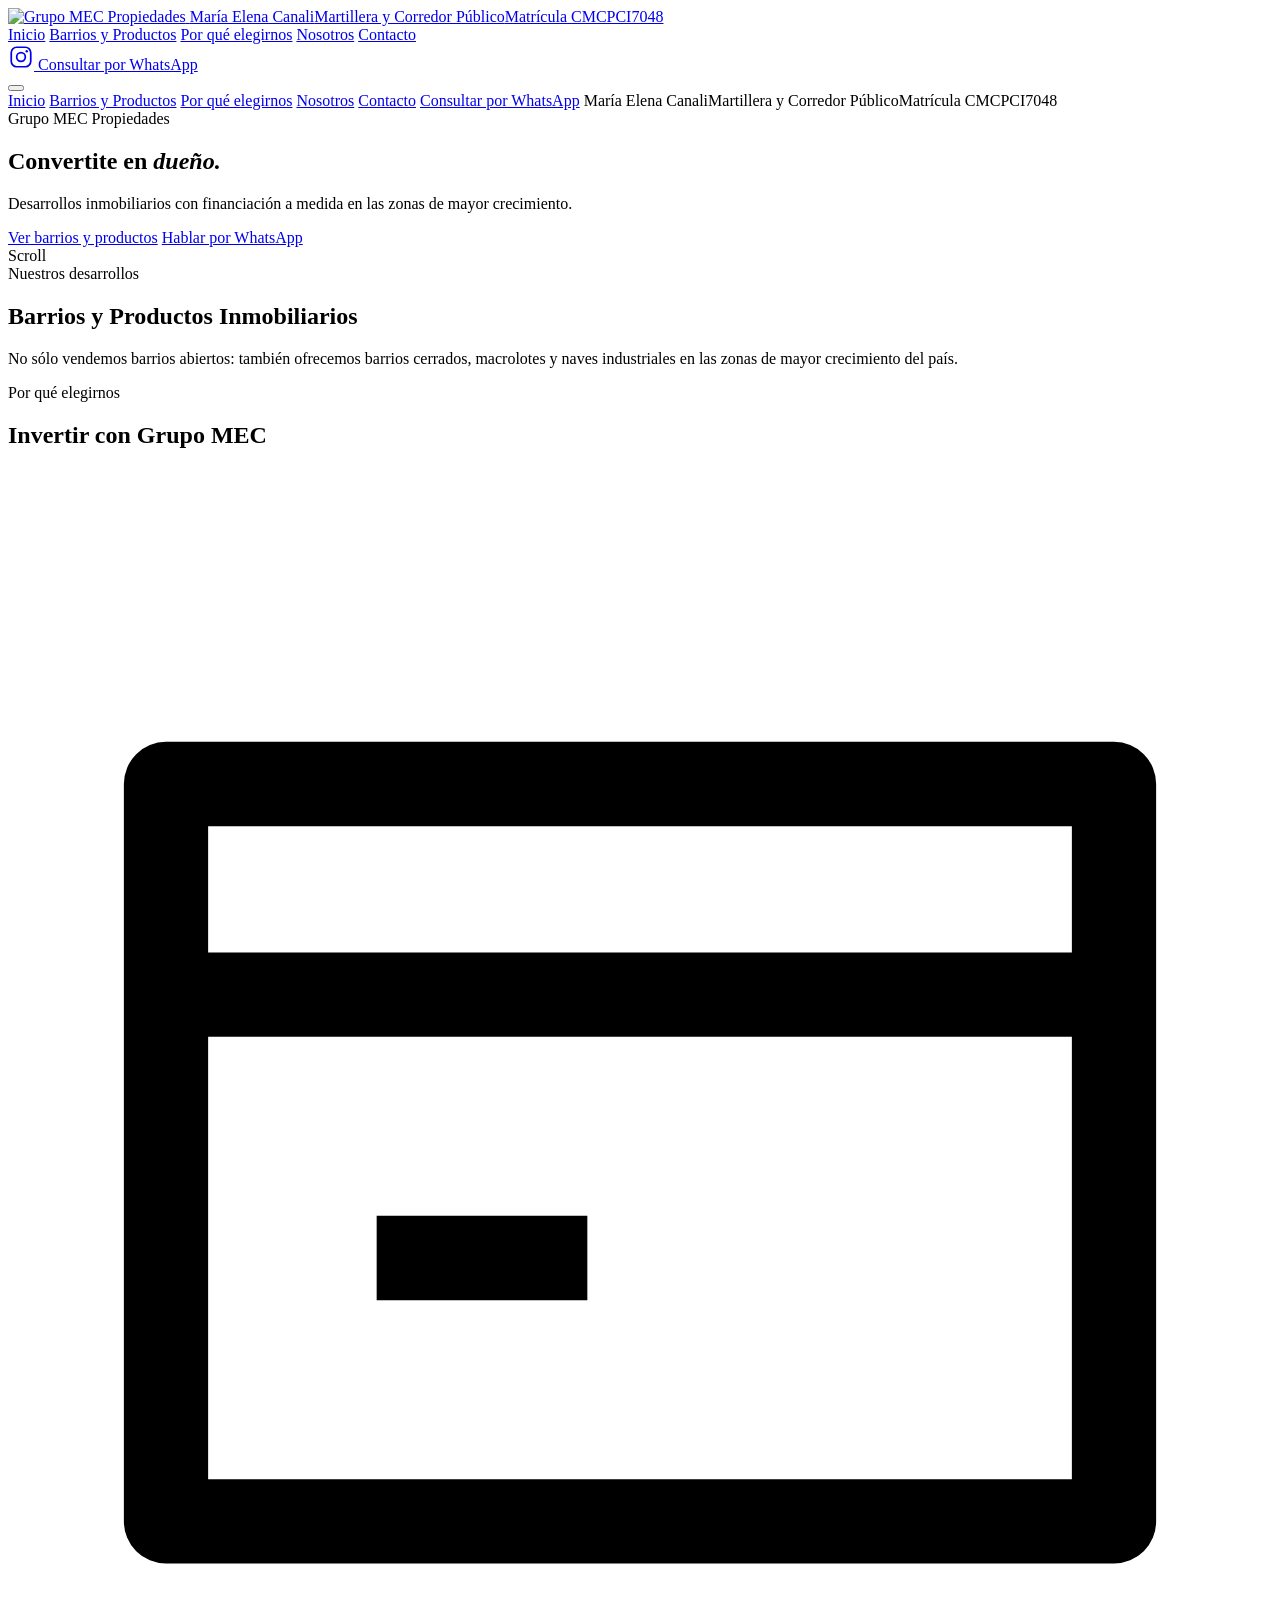
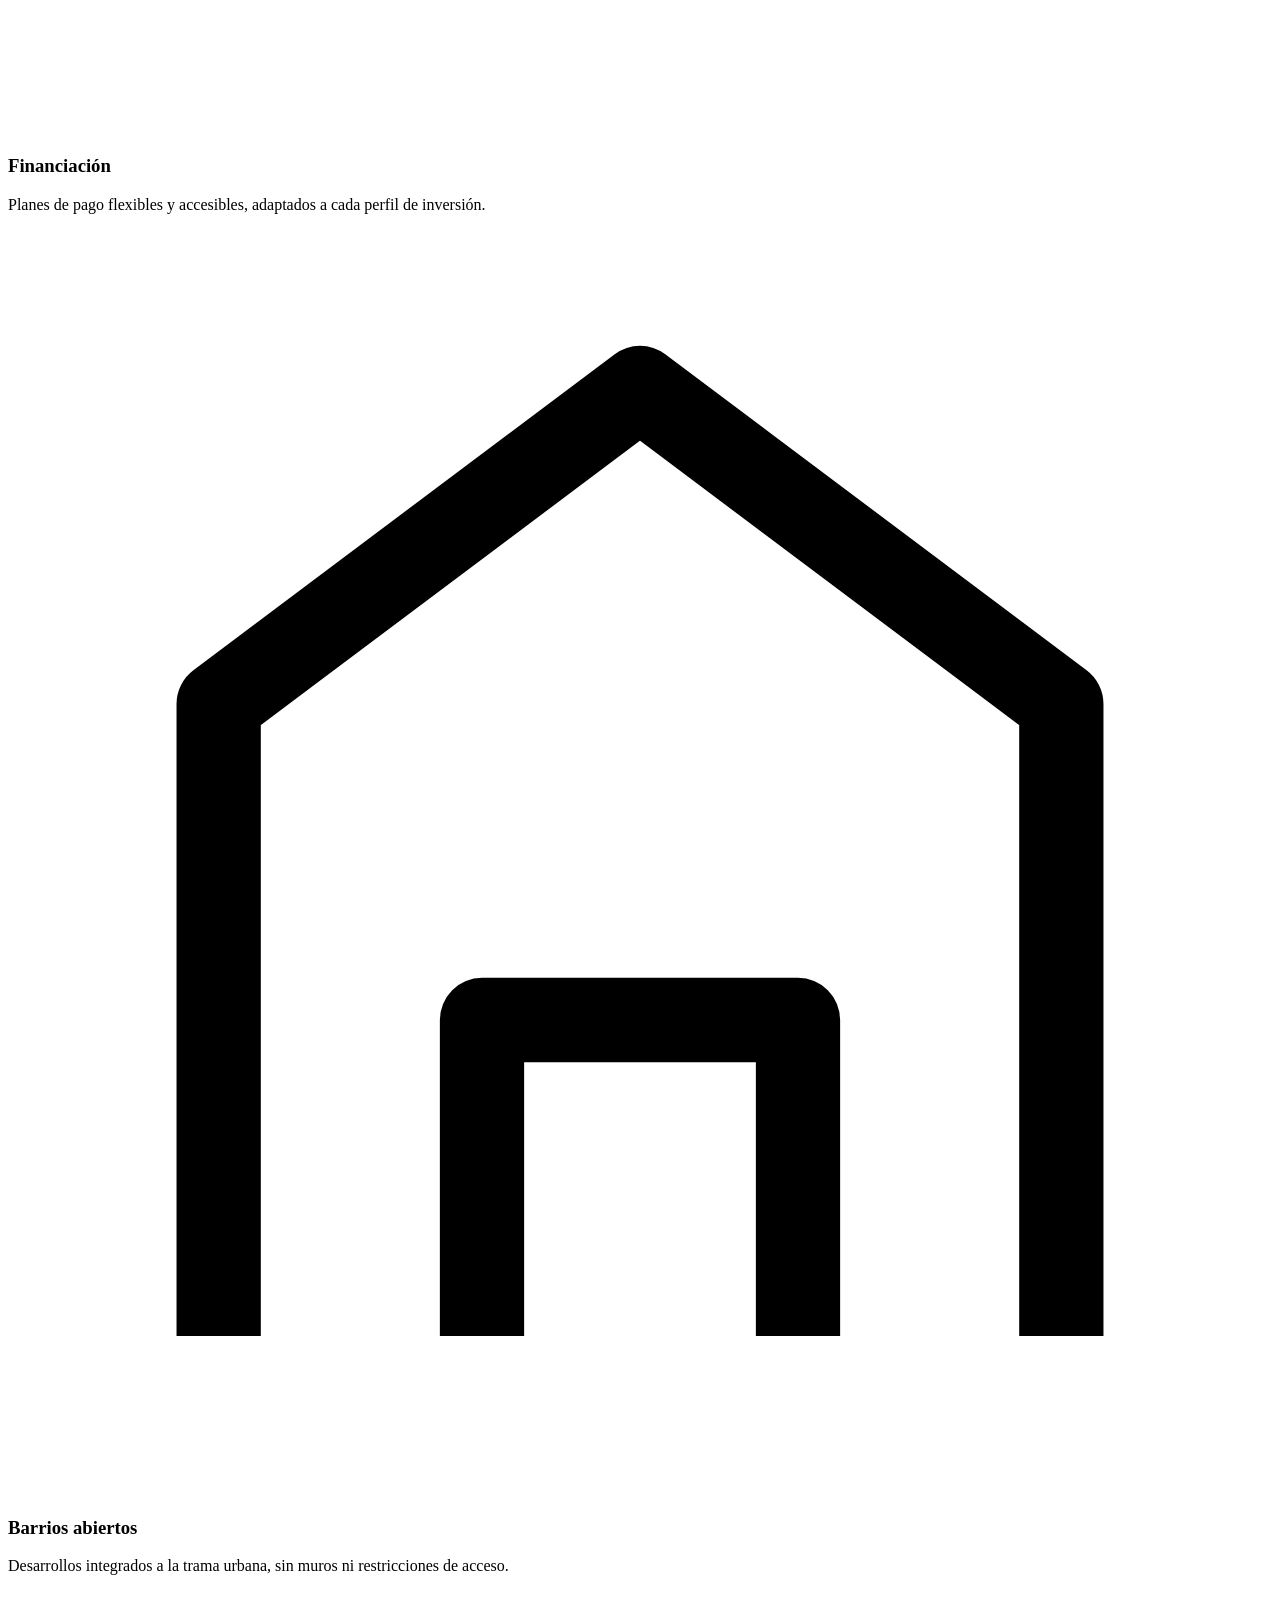
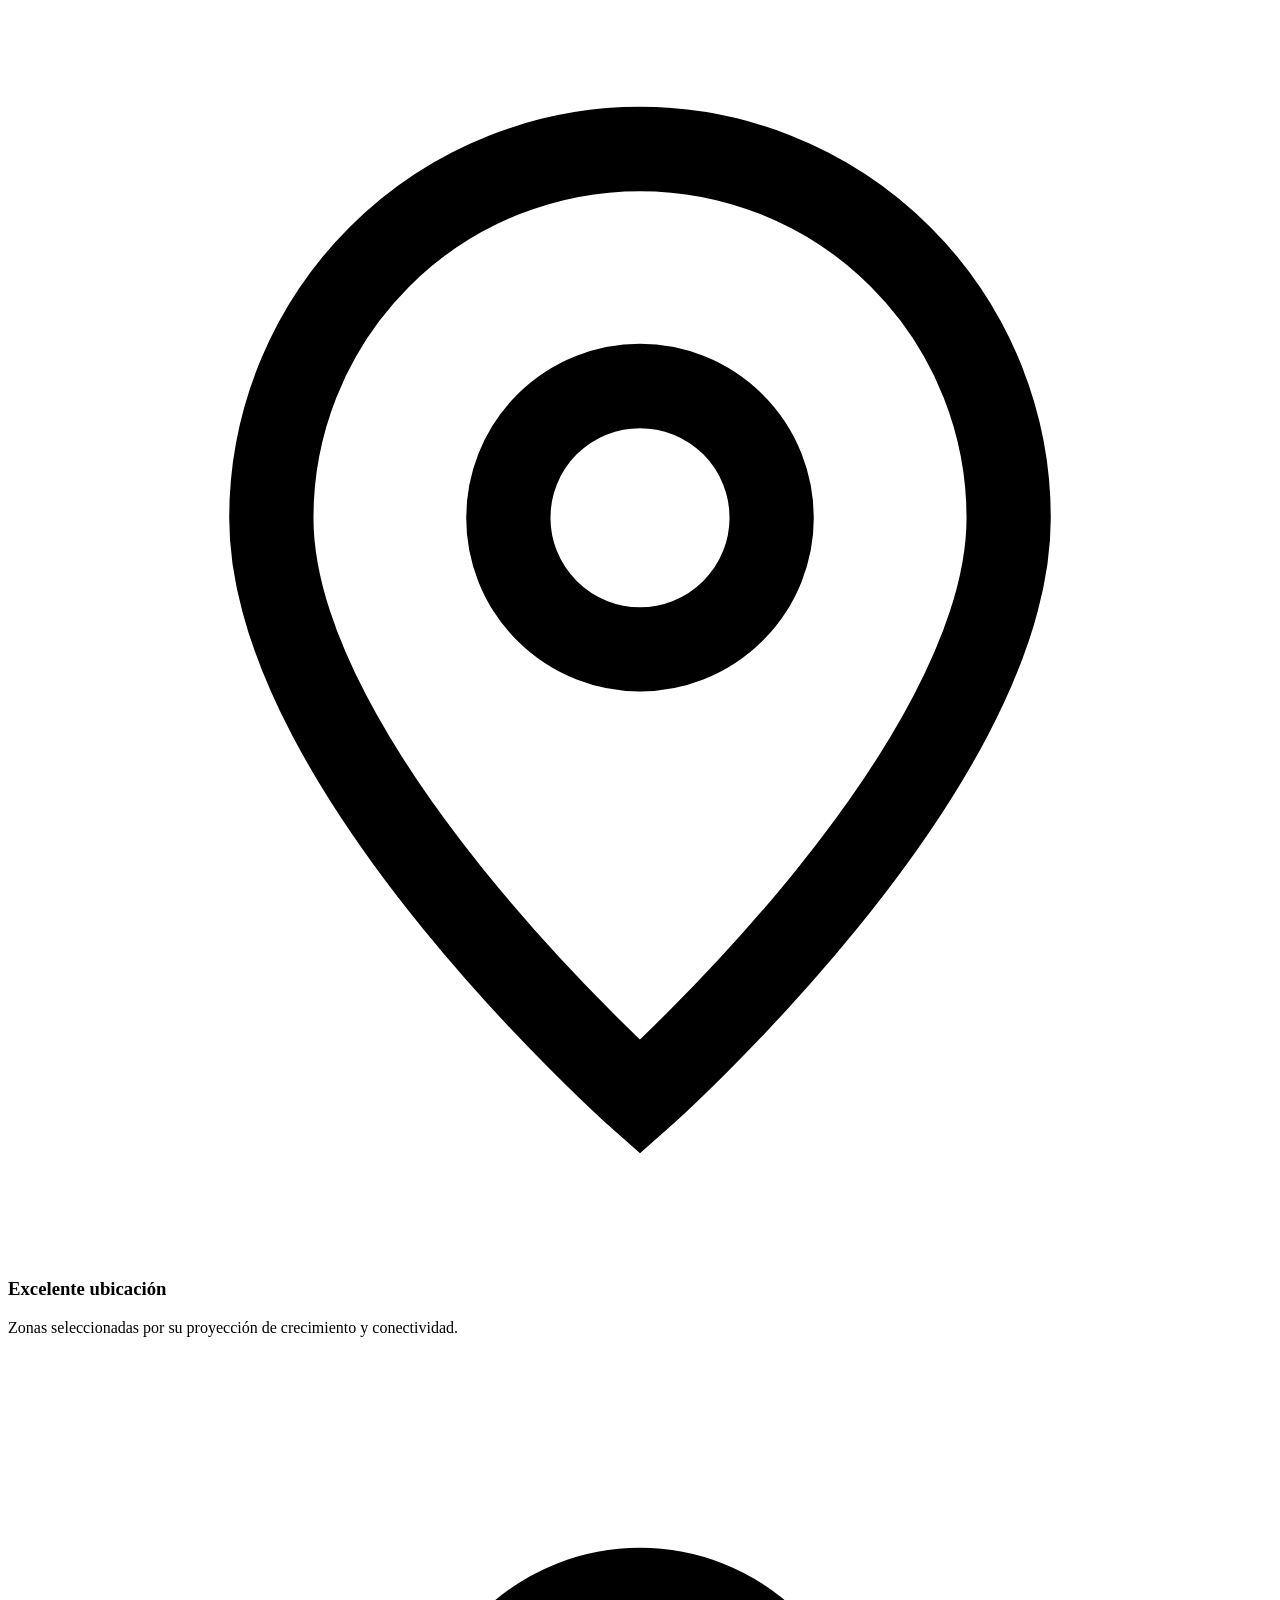
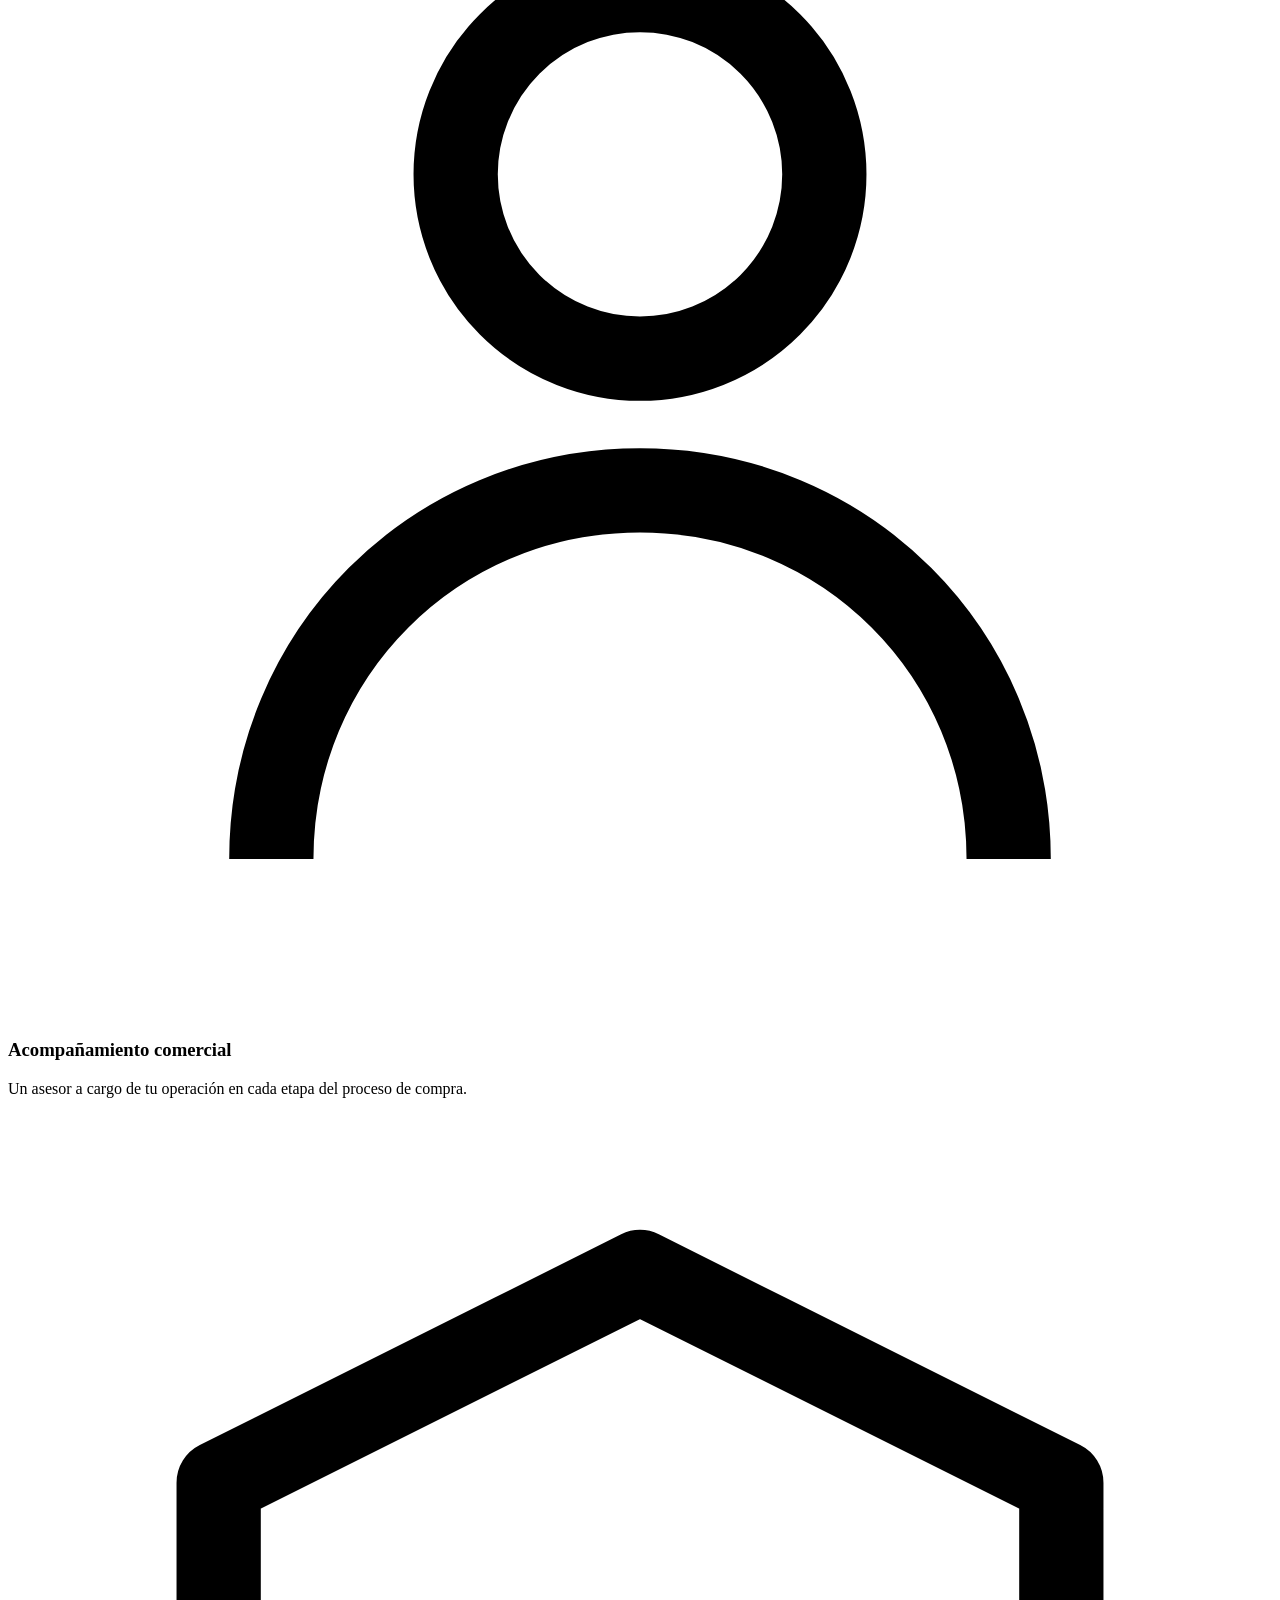
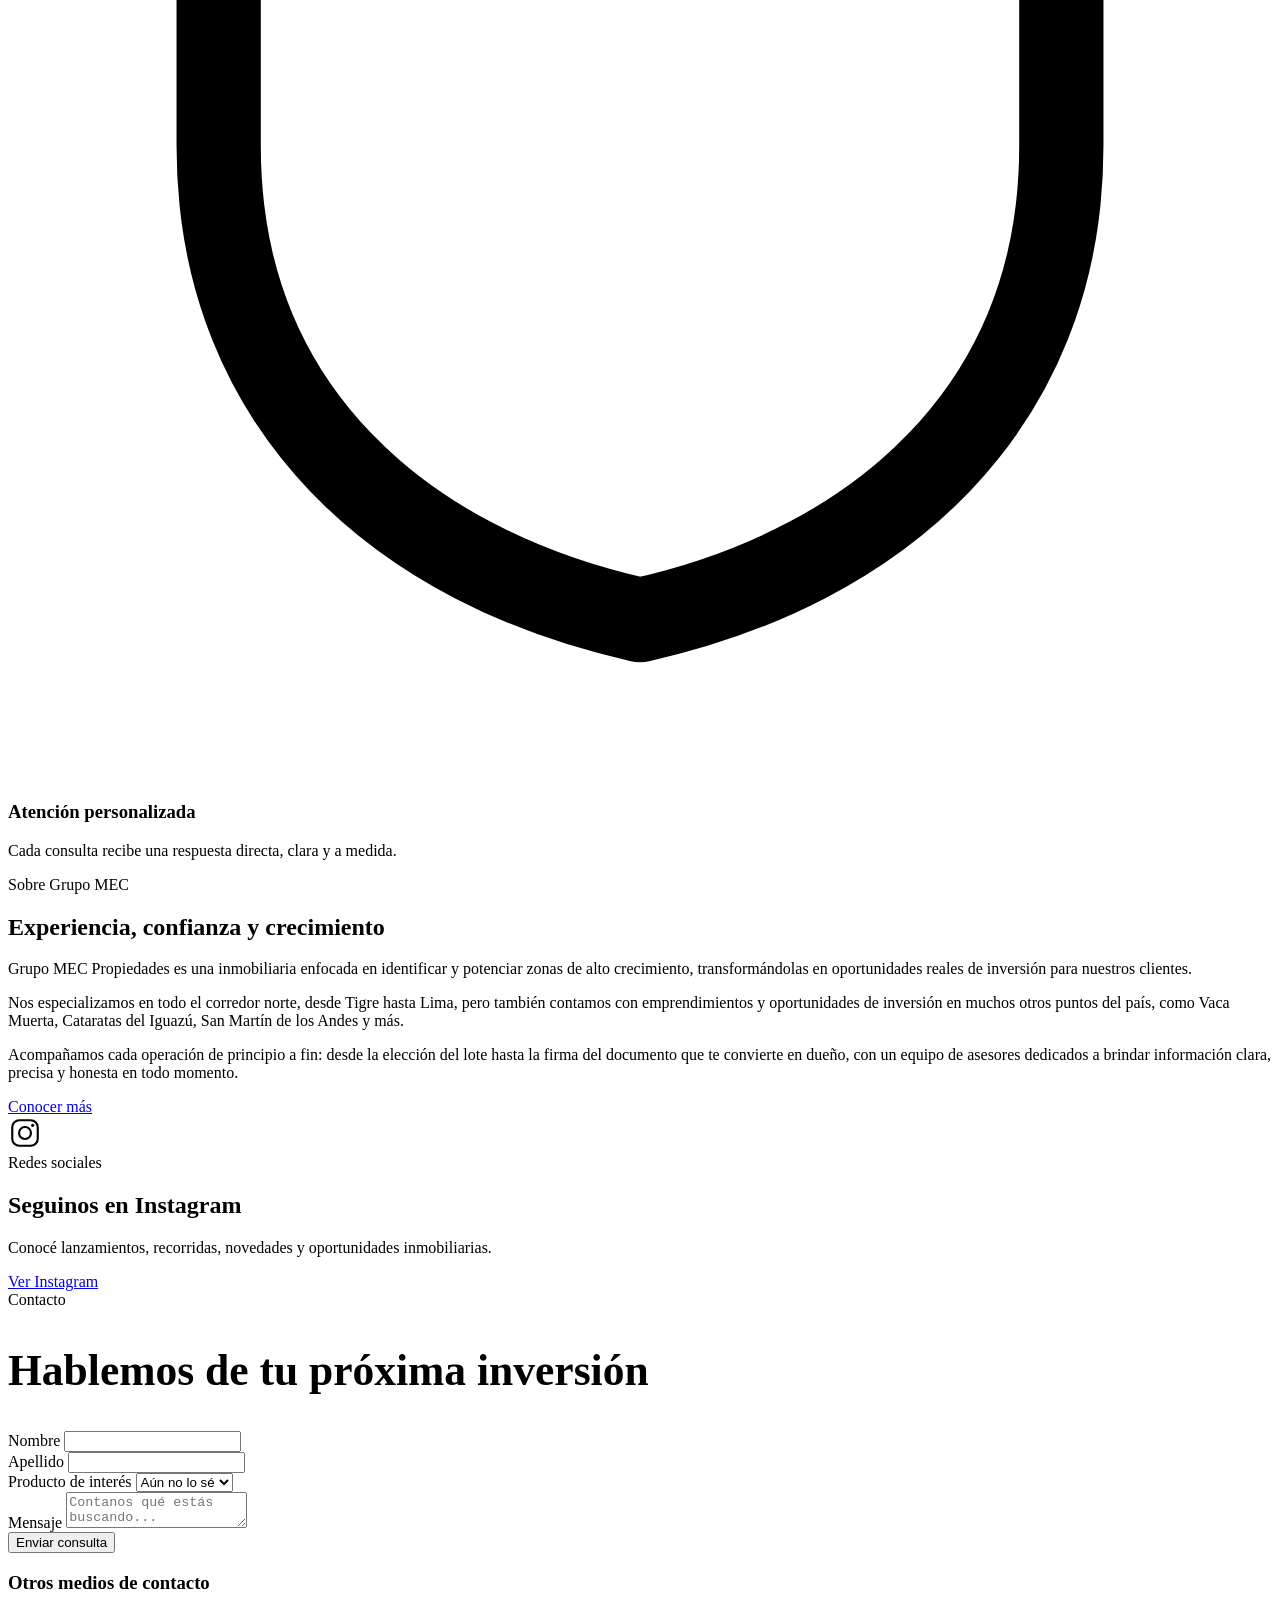
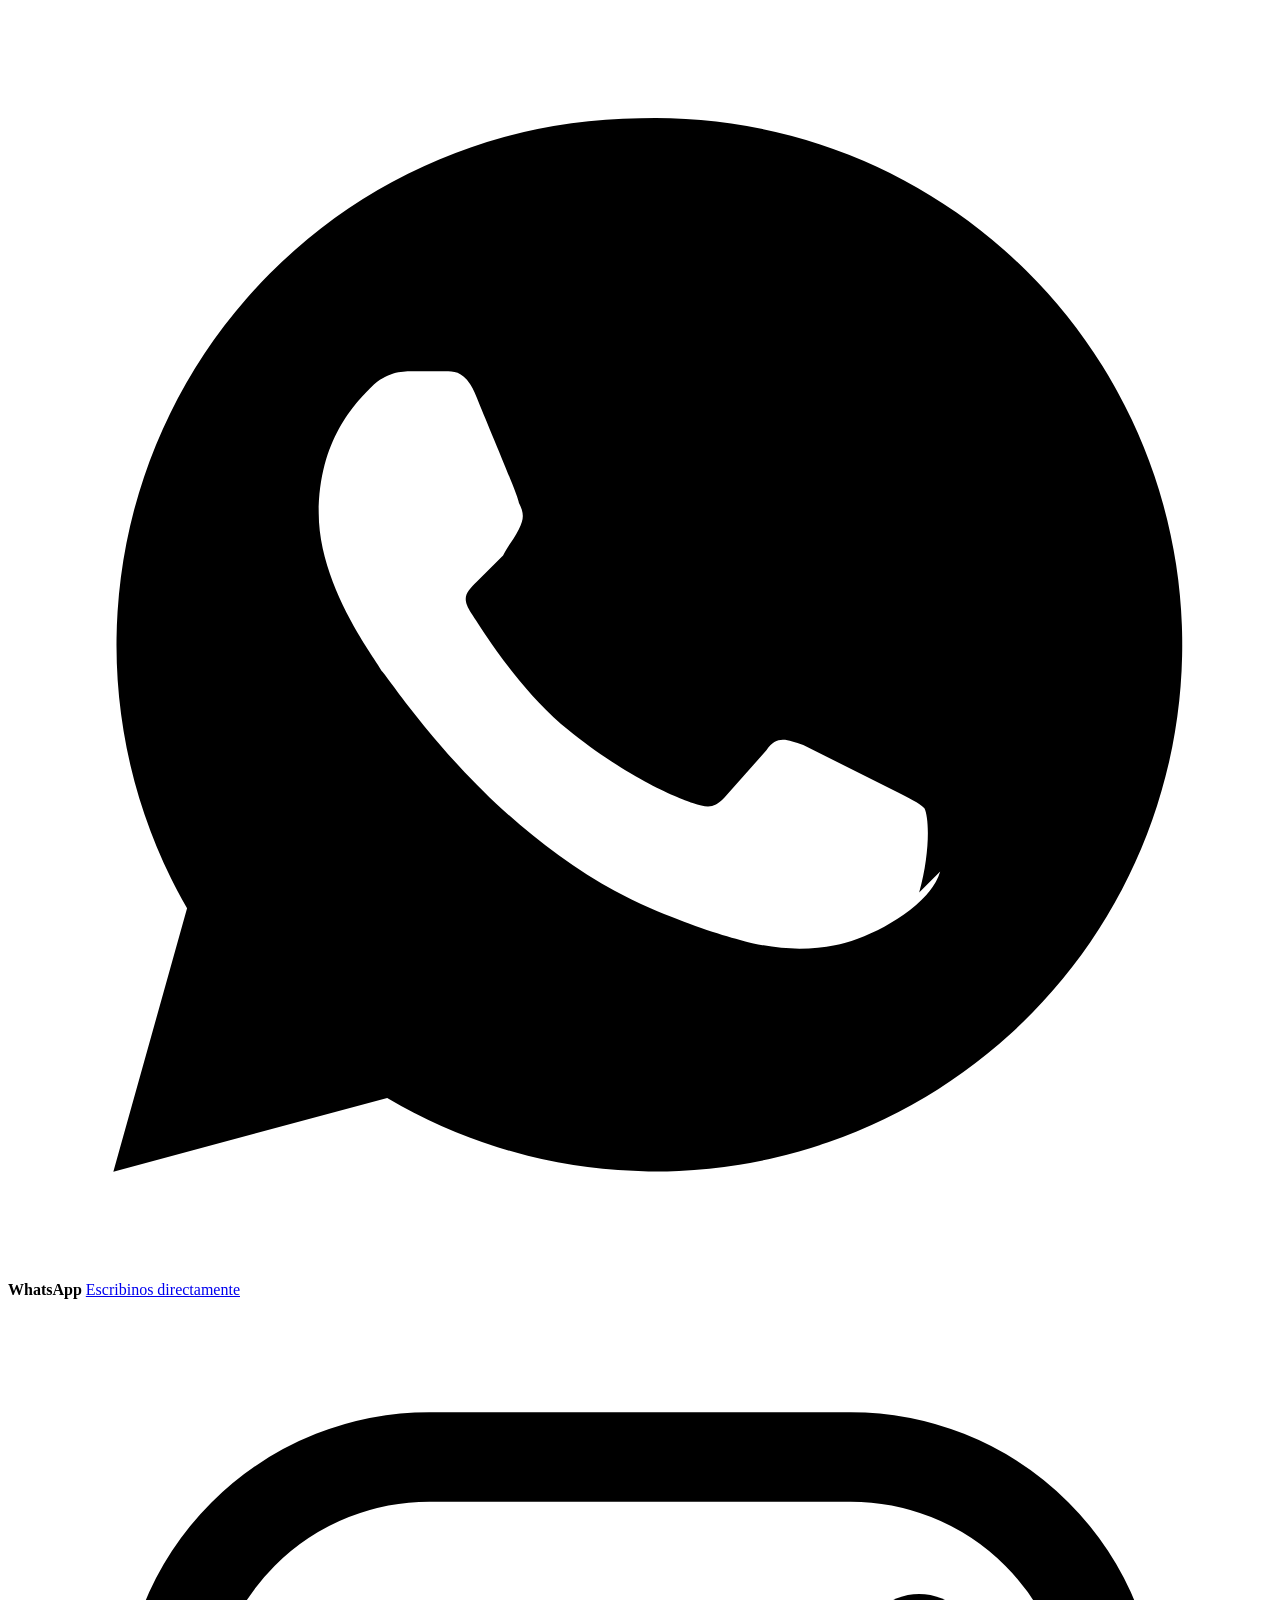
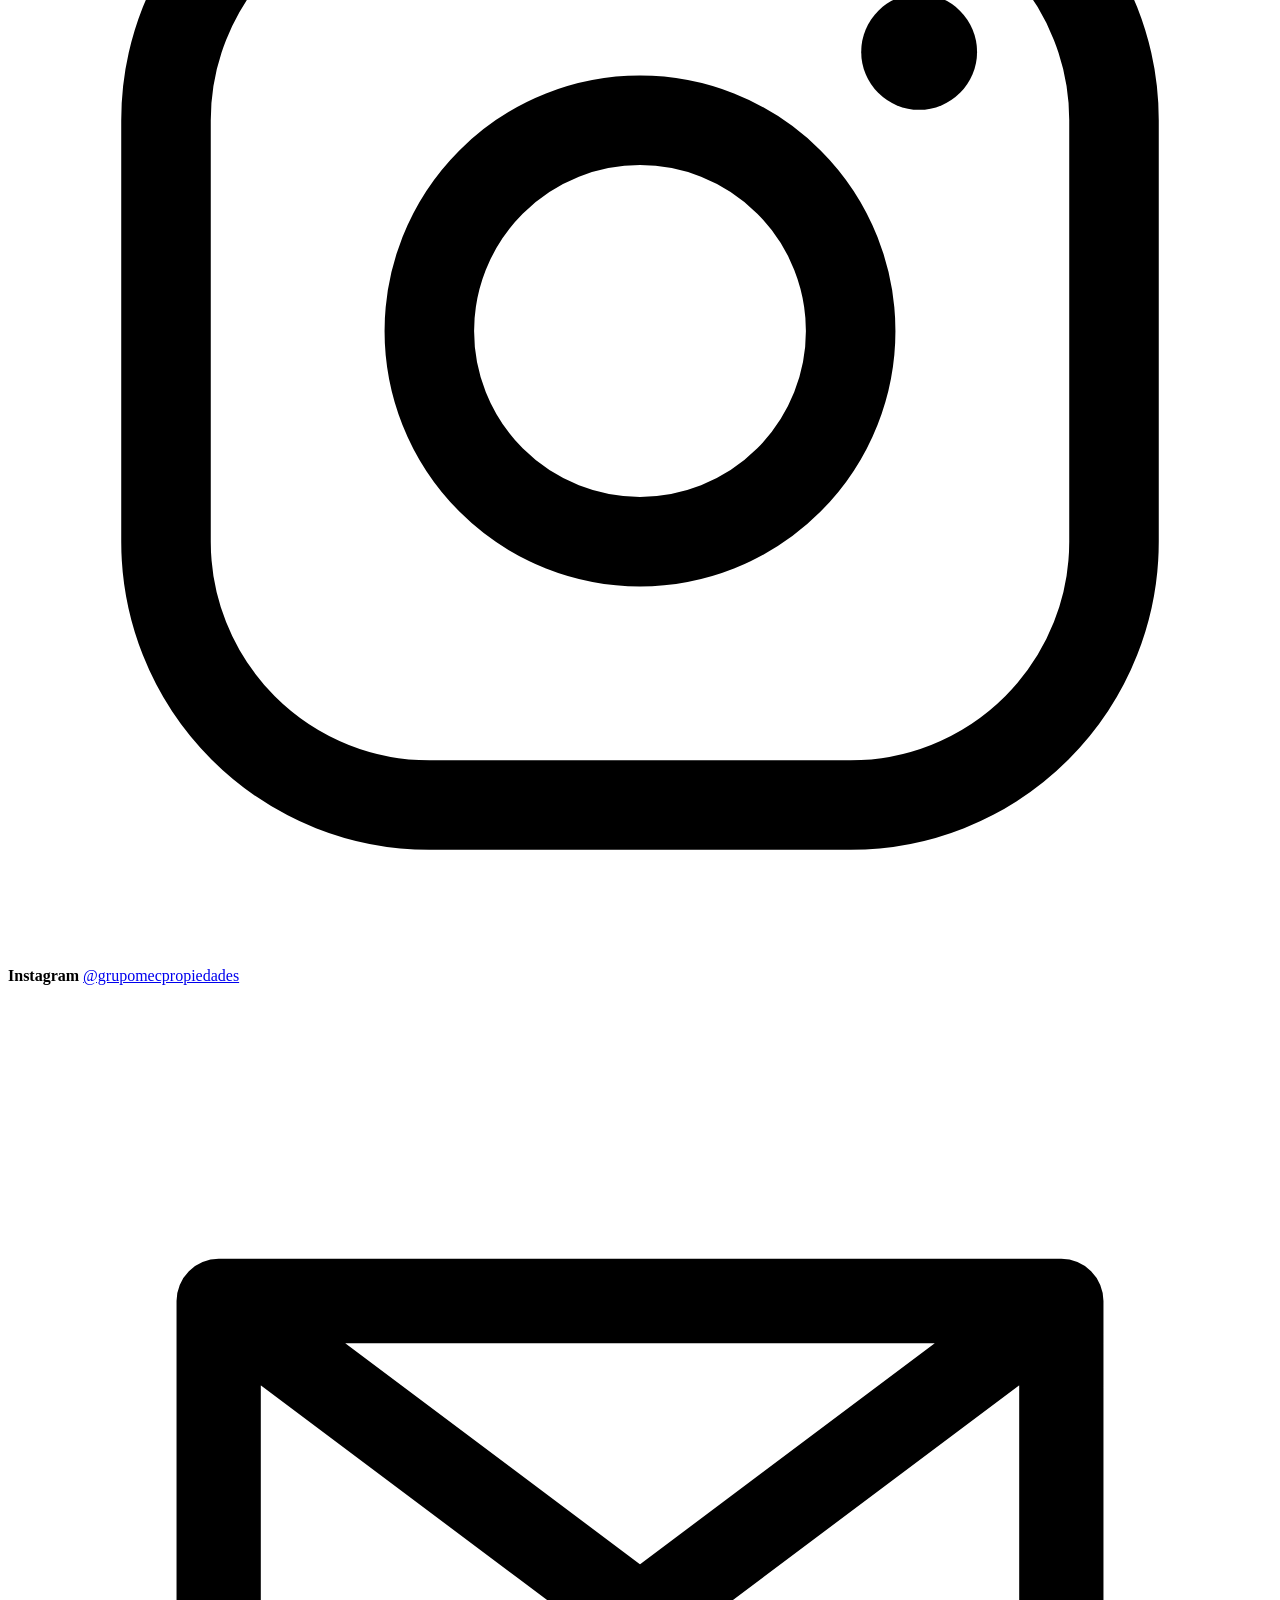
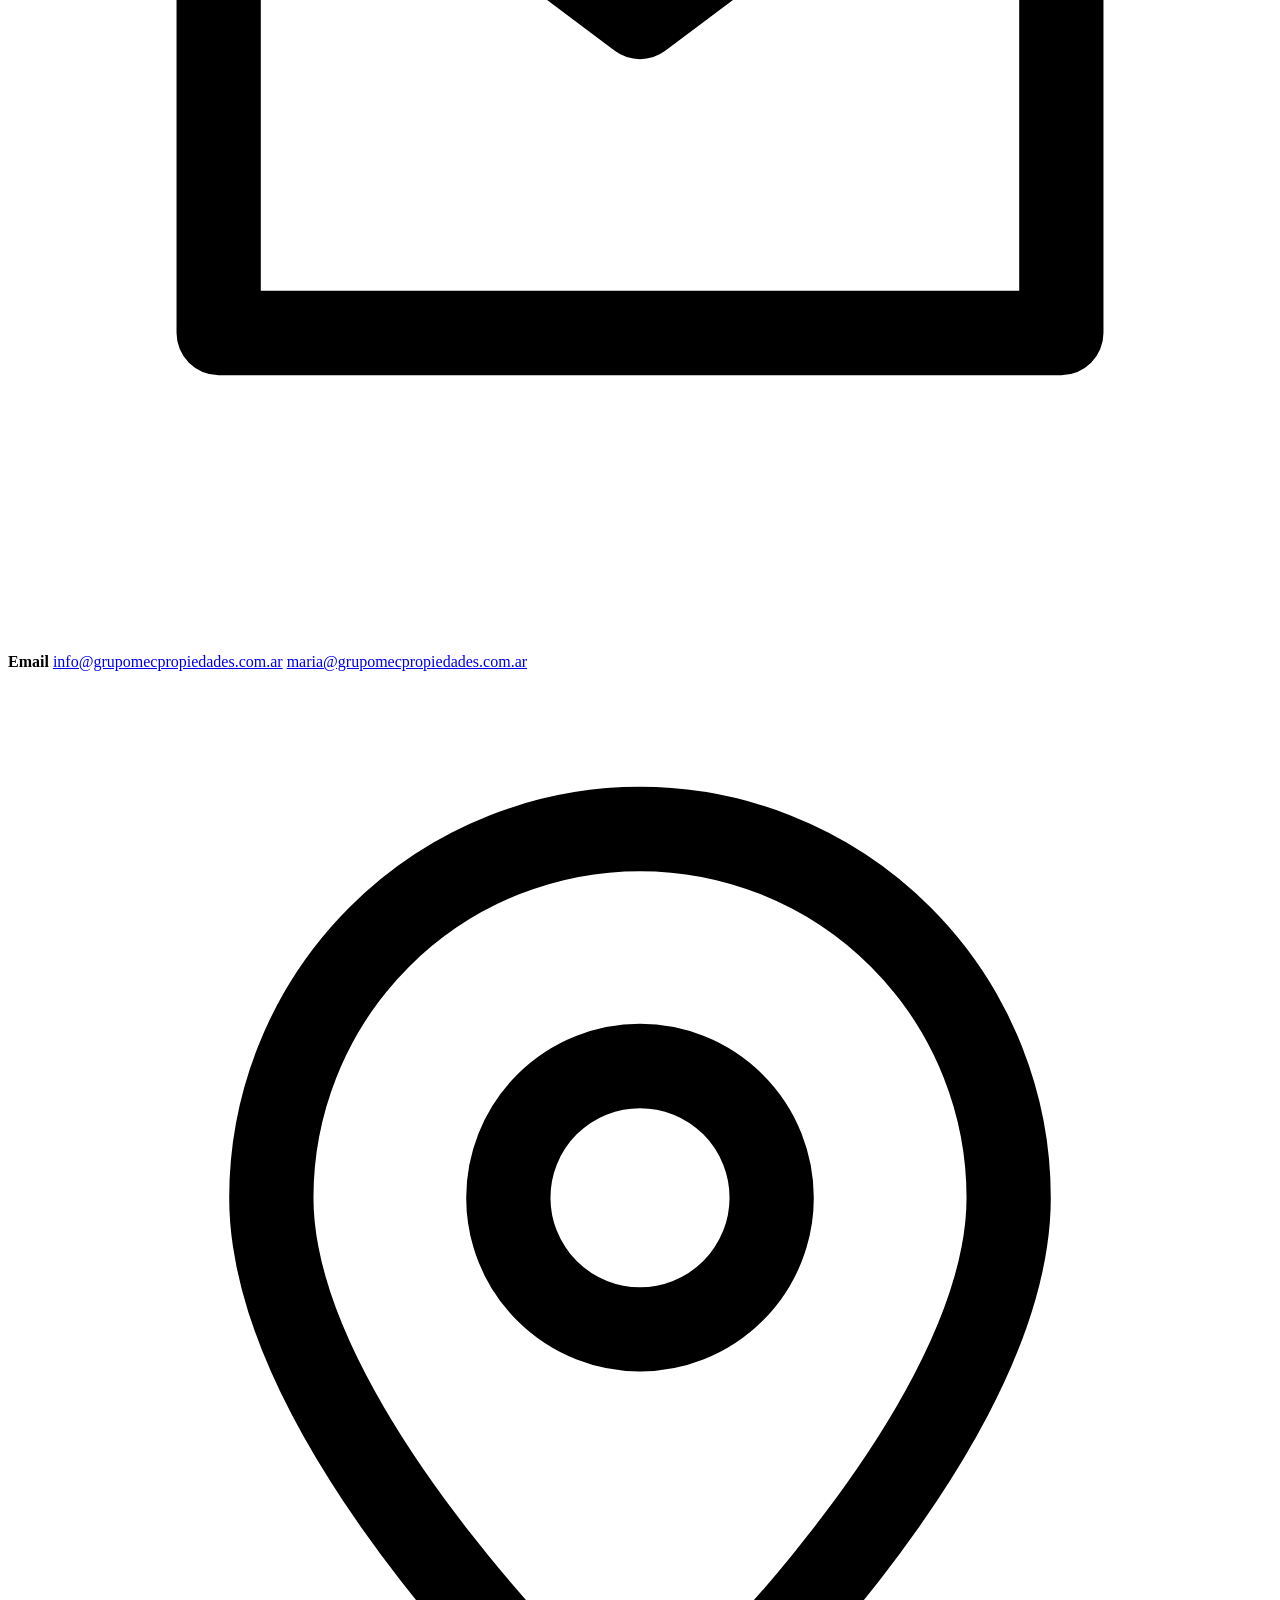
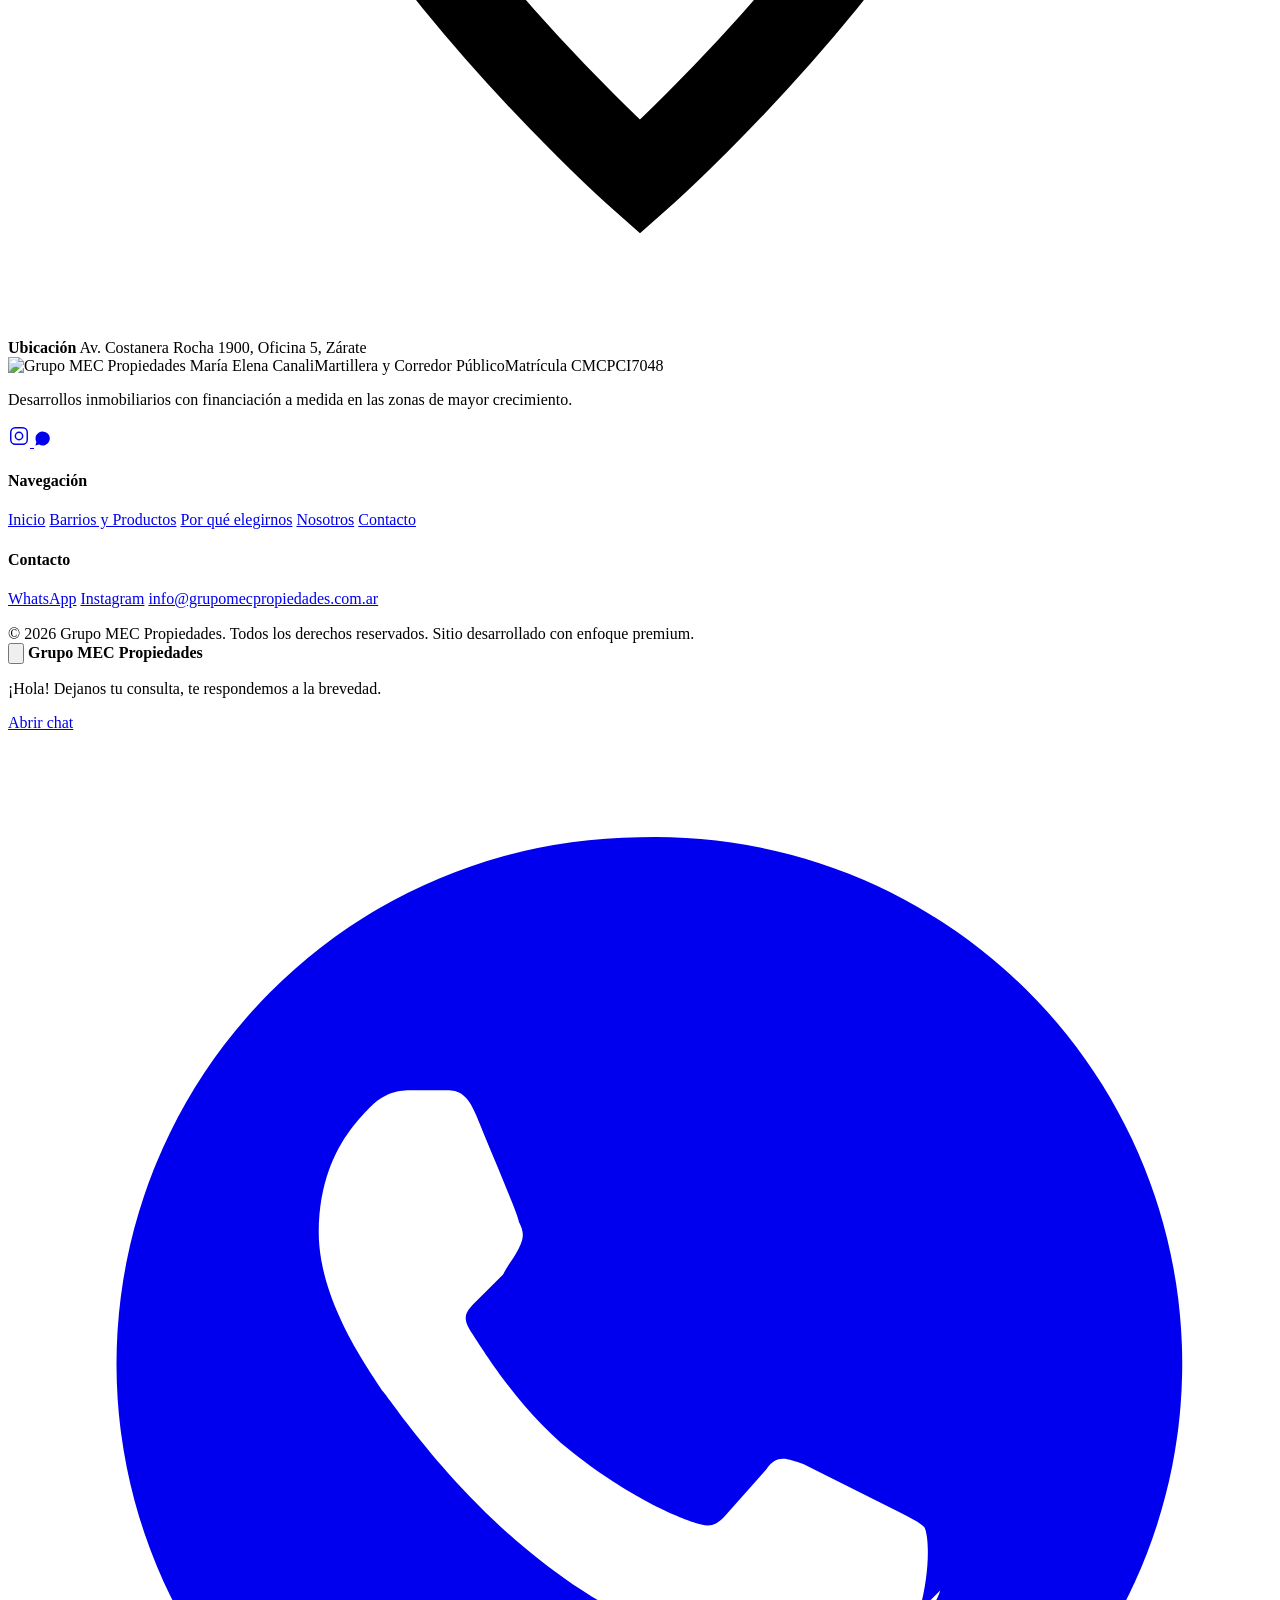
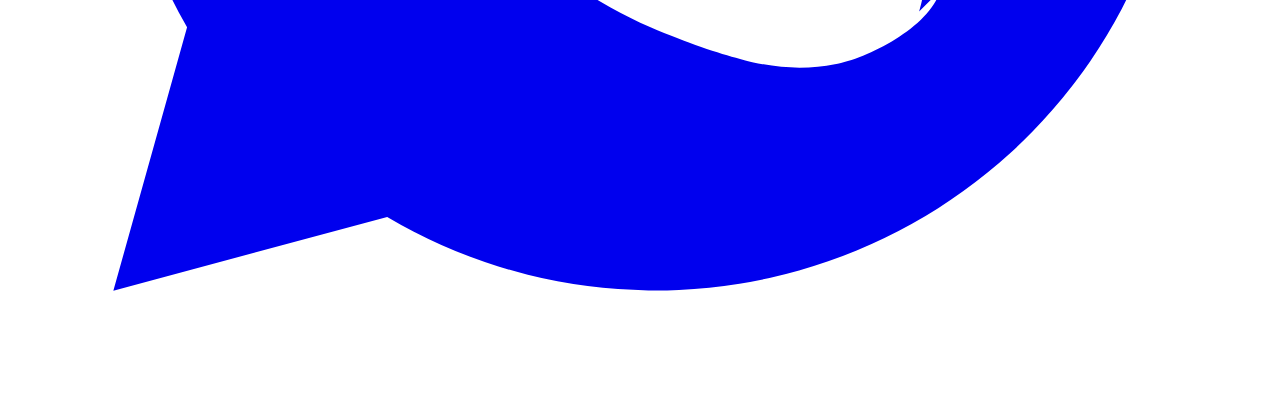
==== index.html @ e75f5ce6 "Add files via upload" ====
<!DOCTYPE html>
<html lang="es-AR">
<head>
<meta charset="UTF-8">
<meta name="viewport" content="width=device-width, initial-scale=1.0">
<title>Grupo MEC Propiedades | Desarrollos inmobiliarios con financiación</title>
<meta name="description" content="Grupo MEC Propiedades: barrios abiertos, barrios cerrados, macrolotes y naves industriales con financiación a medida en el corredor norte y otros puntos estratégicos del país. Conocé Barrio Santa Teresita, La Limeña, Quebrada de Cardales y Parada Robles.">

<!-- Open Graph -->
<meta property="og:type" content="website">
<meta property="og:site_name" content="Grupo MEC Propiedades">
<meta property="og:title" content="Grupo MEC Propiedades | Convertite en dueño">
<meta property="og:description" content="Desarrollos inmobiliarios con financiación a medida en las zonas de mayor crecimiento.">
<meta property="og:image" content="images/logo.png">
<meta property="og:locale" content="es_AR">

<link rel="icon" href="images/logo.png">
<link rel="stylesheet" href="css/style.css">
</head>
<body>

<!-- ============ HEADER ============ -->
<header class="header">
  <div class="container">
    <a href="index.html" class="header__logo">
      <img src="images/logo.png" alt="Grupo MEC Propiedades">
      <span class="header__license"><span>María Elena Canali</span><span>Martillera y Corredor Público</span><span>Matrícula CMCPCI7048</span></span>
    </a>

    <nav class="nav">
      <a class="nav__link" href="#inicio">Inicio</a>
      <a class="nav__link" href="#barrios">Barrios y Productos</a>
      <a class="nav__link" href="#beneficios">Por qué elegirnos</a>
      <a class="nav__link" href="#nosotros">Nosotros</a>
      <a class="nav__link" href="#contacto">Contacto</a>
    </nav>

    <div class="header__actions">
      <a class="header__social" href="#" data-instagram aria-label="Instagram de Grupo MEC">
        <svg width="26" height="26" viewBox="0 0 24 24" fill="none"><rect x="3" y="3" width="18" height="18" rx="5" stroke="currentColor" stroke-width="1.6"/><circle cx="12" cy="12" r="4" stroke="currentColor" stroke-width="1.6"/><circle cx="17.3" cy="6.7" r="1.1" fill="currentColor"/></svg>
      </a>
      <a class="btn btn--ghost" href="#" data-wsp>Consultar por WhatsApp</a>
    </div>

    <button class="menu-toggle" aria-label="Abrir menú">
      <span></span><span></span><span></span>
    </button>
  </div>

  <nav class="nav-mobile">
    <a href="#inicio">Inicio</a>
    <a href="#barrios">Barrios y Productos</a>
    <a href="#beneficios">Por qué elegirnos</a>
    <a href="#nosotros">Nosotros</a>
    <a href="#contacto">Contacto</a>
    <a class="btn btn--primary" href="#" data-wsp>Consultar por WhatsApp</a>
    <span class="nav-mobile__license"><span>María Elena Canali</span><span>Martillera y Corredor Público</span><span>Matrícula CMCPCI7048</span></span>
  </nav>
</header>

<!-- ============ HERO ============ -->
<section class="hero" id="inicio">
  <div class="container">
    <div class="hero__content">
      <span class="hero__eyebrow">Grupo MEC Propiedades</span>
      <h1>Convertite en <em>dueño.</em></h1>
      <p>Desarrollos inmobiliarios con financiación a medida en las zonas de mayor crecimiento.</p>
      <div class="hero__actions">
        <a class="btn btn--primary" href="#barrios">Ver barrios y productos</a>
        <a class="btn btn--outline" href="#" data-wsp>Hablar por WhatsApp</a>
      </div>
    </div>
    <div class="hero__media" role="img" aria-label="Familia caminando hacia su futuro terreno con Grupo MEC Propiedades" style="background-image:url('images/hero-portada.jpg');background-size:cover;background-position:center;"></div>
  </div>
  <div class="scroll-cue">
    <span>Scroll</span>
    <div class="scroll-cue__line"></div>
  </div>
</section>

<!-- ============ EMPRENDIMIENTOS ============ -->
<section class="section" id="barrios">
  <div class="container">
    <div class="section-head reveal">
      <div class="eyebrow">Nuestros desarrollos</div>
      <h2>Barrios y Productos Inmobiliarios</h2>
      <p>No sólo vendemos barrios abiertos: también ofrecemos barrios cerrados, macrolotes y naves industriales en las zonas de mayor crecimiento del país.</p>
    </div>
    <div class="dev-grid" data-dev-grid></div>
  </div>
</section>

<!-- ============ BENEFICIOS ============ -->
<section class="section section--alt" id="beneficios">
  <div class="container">
    <div class="section-head center section-head--lg reveal" style="margin-left:auto;margin-right:auto">
      <div class="eyebrow">Por qué elegirnos</div>
      <h2>Invertir con Grupo MEC</h2>
    </div>

    <div class="benefits reveal">
      <div class="benefit">
        <svg class="benefit__icon" viewBox="0 0 24 24" fill="none"><path d="M3 10h18M7 15h4M3 6h18v14H3V6z" stroke="currentColor" stroke-width="1.6" stroke-linejoin="round"/></svg>
        <h3>Financiación</h3>
        <p>Planes de pago flexibles y accesibles, adaptados a cada perfil de inversión.</p>
      </div>
      <div class="benefit">
        <svg class="benefit__icon" viewBox="0 0 24 24" fill="none"><path d="M4 21V9l8-6 8 6v12M9 21v-6h6v6" stroke="currentColor" stroke-width="1.6" stroke-linejoin="round"/></svg>
        <h3>Barrios abiertos</h3>
        <p>Desarrollos integrados a la trama urbana, sin muros ni restricciones de acceso.</p>
      </div>
      <div class="benefit">
        <svg class="benefit__icon" viewBox="0 0 24 24" fill="none"><path d="M12 21s-7-6.2-7-11a7 7 0 1114 0c0 4.8-7 11-7 11z" stroke="currentColor" stroke-width="1.6"/><circle cx="12" cy="10" r="2.5" stroke="currentColor" stroke-width="1.6"/></svg>
        <h3>Excelente ubicación</h3>
        <p>Zonas seleccionadas por su proyección de crecimiento y conectividad.</p>
      </div>
      <div class="benefit">
        <svg class="benefit__icon" viewBox="0 0 24 24" fill="none"><circle cx="12" cy="8" r="3.5" stroke="currentColor" stroke-width="1.6"/><path d="M5 21c0-3.9 3.1-7 7-7s7 3.1 7 7" stroke="currentColor" stroke-width="1.6"/></svg>
        <h3>Acompañamiento comercial</h3>
        <p>Un asesor a cargo de tu operación en cada etapa del proceso de compra.</p>
      </div>
      <div class="benefit">
        <svg class="benefit__icon" viewBox="0 0 24 24" fill="none"><path d="M12 3l8 4v5c0 5-3.5 8-8 9-4.5-1-8-4-8-9V7l8-4z" stroke="currentColor" stroke-width="1.6" stroke-linejoin="round"/></svg>
        <h3>Atención personalizada</h3>
        <p>Cada consulta recibe una respuesta directa, clara y a medida.</p>
      </div>
    </div>
  </div>
</section>

<!-- ============ NOSOTROS ============ -->
<section class="section" id="nosotros">
  <div class="container about">
    <div class="about__media ph ph-2 reveal"></div>
    <div class="about__text reveal">
      <div class="eyebrow">Sobre Grupo MEC</div>
      <h2>Experiencia, confianza y crecimiento</h2>
      <p>Grupo MEC Propiedades es una inmobiliaria enfocada en identificar y potenciar zonas de alto crecimiento, transformándolas en oportunidades reales de inversión para nuestros clientes.</p>
      <p>Nos especializamos en todo el corredor norte, desde Tigre hasta Lima, pero también contamos con emprendimientos y oportunidades de inversión en muchos otros puntos del país, como Vaca Muerta, Cataratas del Iguazú, San Martín de los Andes y más.</p>
      <p>Acompañamos cada operación de principio a fin: desde la elección del lote hasta la firma del documento que te convierte en dueño, con un equipo de asesores dedicados a brindar información clara, precisa y honesta en todo momento.</p>
      <a class="btn btn--outline" href="#contacto">Conocer más</a>
    </div>
  </div>
</section>

<!-- ============ INSTAGRAM ============ -->
<section class="section instagram">
  <div class="container">
    <div class="instagram-head reveal">
      <div class="instagram-icon" aria-hidden="true">
        <svg width="34" height="34" viewBox="0 0 24 24" fill="none"><rect x="3" y="3" width="18" height="18" rx="5" stroke="currentColor" stroke-width="1.5"/><circle cx="12" cy="12" r="4.2" stroke="currentColor" stroke-width="1.5"/><circle cx="17.4" cy="6.6" r="1.1" fill="currentColor"/></svg>
      </div>
      <div class="eyebrow">Redes sociales</div>
      <h2>Seguinos en Instagram</h2>
      <p>Conocé lanzamientos, recorridas, novedades y oportunidades inmobiliarias.</p>
      <a class="btn btn--primary" href="#" data-instagram>Ver Instagram</a>
    </div>
    <!-- Espacio reservado para cargar publicaciones reales del feed de Instagram
         (por ejemplo mediante la API de Instagram Graph o un servicio como SnapWidget/Elfsight) -->
  </div>
</section>

<!-- ============ CONTACTO ============ -->
<section class="section section--alt" id="contacto">
  <div class="container contact">
    <div class="reveal">
      <div class="eyebrow">Contacto</div>
      <h2 style="font-size:clamp(2rem,3.4vw,2.8rem);margin-bottom:36px;">Hablemos de tu próxima inversión</h2>

      <form data-contact-form>
        <div class="form-row">
          <div class="field">
            <label for="nombre">Nombre</label>
            <input type="text" id="nombre" name="nombre" required>
          </div>
          <div class="field">
            <label for="apellido">Apellido</label>
            <input type="text" id="apellido" name="apellido" required>
          </div>
        </div>
        <div class="field">
          <label for="producto">Producto de interés</label>
          <select id="producto" name="producto" data-product-select>
            <option value="Aún no lo sé">Aún no lo sé</option>
          </select>
        </div>
        <div class="field">
          <label for="mensaje">Mensaje</label>
          <textarea id="mensaje" name="mensaje" placeholder="Contanos qué estás buscando..."></textarea>
        </div>
        <button type="submit" class="btn btn--primary">Enviar consulta</button>
        <p class="form-msg"></p>
      </form>
    </div>

    <div class="reveal">
      <div class="contact-side">
        <h3>Otros medios de contacto</h3>
        <div class="contact-item">
          <svg viewBox="0 0 24 24" fill="currentColor"><path d="M12 2a10 10 0 00-8.6 15L2 22l5.2-1.4A10 10 0 1012 2zm5.7 14.3c-.2.7-1.4 1.3-2 1.4-.5.1-1.1.1-1.8-.1-.4-.1-1-.3-1.7-.6-3-1.3-4.9-4.3-5.1-4.5-.1-.2-1.2-1.6-1.2-3 0-1.4.7-2.1 1-2.4.3-.3.6-.3.8-.3h.6c.2 0 .4 0 .6.5.2.5.8 1.9.8 2 .1.2.1.3 0 .5-.1.2-.2.3-.3.5l-.5.5c-.2.2-.3.3-.1.6.2.3.8 1.3 1.7 2.1 1.2 1 2.2 1.4 2.5 1.5.3.1.4.1.6-.1l.8-.9c.2-.3.4-.2.7-.1l1.8.9c.2.1.4.2.5.3.1.2.1.9-.1 1.6z"/></svg>
          <div>
            <strong>WhatsApp</strong>
            <a href="#" data-wsp>Escribinos directamente</a>
          </div>
        </div>
        <div class="contact-item">
          <svg viewBox="0 0 24 24" fill="none"><rect x="3" y="3" width="18" height="18" rx="5" stroke="currentColor" stroke-width="1.7"/><circle cx="12" cy="12" r="4" stroke="currentColor" stroke-width="1.7"/><circle cx="17.3" cy="6.7" r="1.1" fill="currentColor"/></svg>
          <div>
            <strong>Instagram</strong>
            <a href="#" data-instagram>@grupomecpropiedades</a>
          </div>
        </div>
        <div class="contact-item">
          <svg viewBox="0 0 24 24" fill="none"><path d="M4 6l8 6 8-6M4 6h16v12H4V6z" stroke="currentColor" stroke-width="1.6" stroke-linejoin="round"/></svg>
          <div>
            <strong>Email</strong>
            <a href="mailto:info@grupomecpropiedades.com.ar">info@grupomecpropiedades.com.ar</a>
            <a href="mailto:maria@grupomecpropiedades.com.ar">maria@grupomecpropiedades.com.ar</a>
          </div>
        </div>
        <div class="contact-item">
          <svg viewBox="0 0 24 24" fill="none"><path d="M12 21s-7-6.2-7-11a7 7 0 1114 0c0 4.8-7 11-7 11z" stroke="currentColor" stroke-width="1.6"/><circle cx="12" cy="10" r="2.5" stroke="currentColor" stroke-width="1.6"/></svg>
          <div>
            <strong>Ubicación</strong>
            <span>Av. Costanera Rocha 1900, Oficina 5, Zárate</span>
          </div>
        </div>
      </div>
    </div>
  </div>
</section>

<!-- ============ FOOTER ============ -->
<footer class="footer">
  <div class="container">
    <div class="footer__brand">
      <img src="images/logo.png" alt="Grupo MEC Propiedades">
      <span class="footer__license"><span>María Elena Canali</span><span>Martillera y Corredor Público</span><span>Matrícula CMCPCI7048</span></span>
      <p>Desarrollos inmobiliarios con financiación a medida en las zonas de mayor crecimiento.</p>
      <div class="footer__social">
        <a href="#" data-instagram aria-label="Instagram">
          <svg width="22" height="22" viewBox="0 0 24 24" fill="none"><rect x="3" y="3" width="18" height="18" rx="5" stroke="currentColor" stroke-width="1.6"/><circle cx="12" cy="12" r="4" stroke="currentColor" stroke-width="1.6"/></svg>
        </a>
        <a href="#" data-wsp aria-label="WhatsApp">
          <svg width="17" height="17" viewBox="0 0 24 24" fill="currentColor"><path d="M12 2a10 10 0 00-8.6 15L2 22l5.2-1.4A10 10 0 1012 2z"/></svg>
        </a>
      </div>
    </div>
    <div class="footer__col">
      <h4>Navegación</h4>
      <a href="#inicio">Inicio</a>
      <a href="#barrios">Barrios y Productos</a>
      <a href="#beneficios">Por qué elegirnos</a>
      <a href="#nosotros">Nosotros</a>
      <a href="#contacto">Contacto</a>
    </div>
    <div class="footer__col">
      <h4>Contacto</h4>
      <a href="#" data-wsp>WhatsApp</a>
      <a href="#" data-instagram>Instagram</a>
      <a href="mailto:info@grupomecpropiedades.com.ar">info@grupomecpropiedades.com.ar</a>
      <span style="display:block;font-size:.92rem;color:rgba(255,255,255,.65)">Av. Costanera Rocha 1900, Of. 5, Zárate</span>
    </div>
  </div>
  <div class="container footer__bottom">
    <span>© 2026 Grupo MEC Propiedades. Todos los derechos reservados.</span>
    <span>Sitio desarrollado con enfoque premium.</span>
  </div>
</footer>

<div class="wsp-widget">
  <div class="wsp-tooltip" data-wsp-tooltip>
    <button class="wsp-tooltip__close" data-wsp-tooltip-close aria-label="Cerrar mensaje">
      <svg viewBox="0 0 24 24" fill="none"><path d="M6 6l12 12M18 6L6 18" stroke="currentColor" stroke-width="2" stroke-linecap="round"/></svg>
    </button>
    <strong>Grupo MEC Propiedades</strong>
    <p>¡Hola! Dejanos tu consulta, te respondemos a la brevedad.</p>
    <a class="btn btn--wsp" href="#" data-wsp>Abrir chat</a>
  </div>
  <a class="wsp-float" href="#" data-wsp aria-label="Hablar por WhatsApp">
    <svg viewBox="0 0 24 24" fill="currentColor"><path d="M12 2a10 10 0 00-8.6 15L2 22l5.2-1.4A10 10 0 1012 2zm5.7 14.3c-.2.7-1.4 1.3-2 1.4-.5.1-1.1.1-1.8-.1-.4-.1-1-.3-1.7-.6-3-1.3-4.9-4.3-5.1-4.5-.1-.2-1.2-1.6-1.2-3 0-1.4.7-2.1 1-2.4.3-.3.6-.3.8-.3h.6c.2 0 .4 0 .6.5.2.5.8 1.9.8 2 .1.2.1.3 0 .5-.1.2-.2.3-.3.5l-.5.5c-.2.2-.3.3-.1.6.2.3.8 1.3 1.7 2.1 1.2 1 2.2 1.4 2.5 1.5.3.1.4.1.6-.1l.8-.9c.2-.3.4-.2.7-.1l1.8.9c.2.1.4.2.5.3.1.2.1.9-.1 1.6z"/></svg>
  </a>
</div>

<script src="js/data.js"></script>
<script src="js/main.js"></script>
</body>
</html>
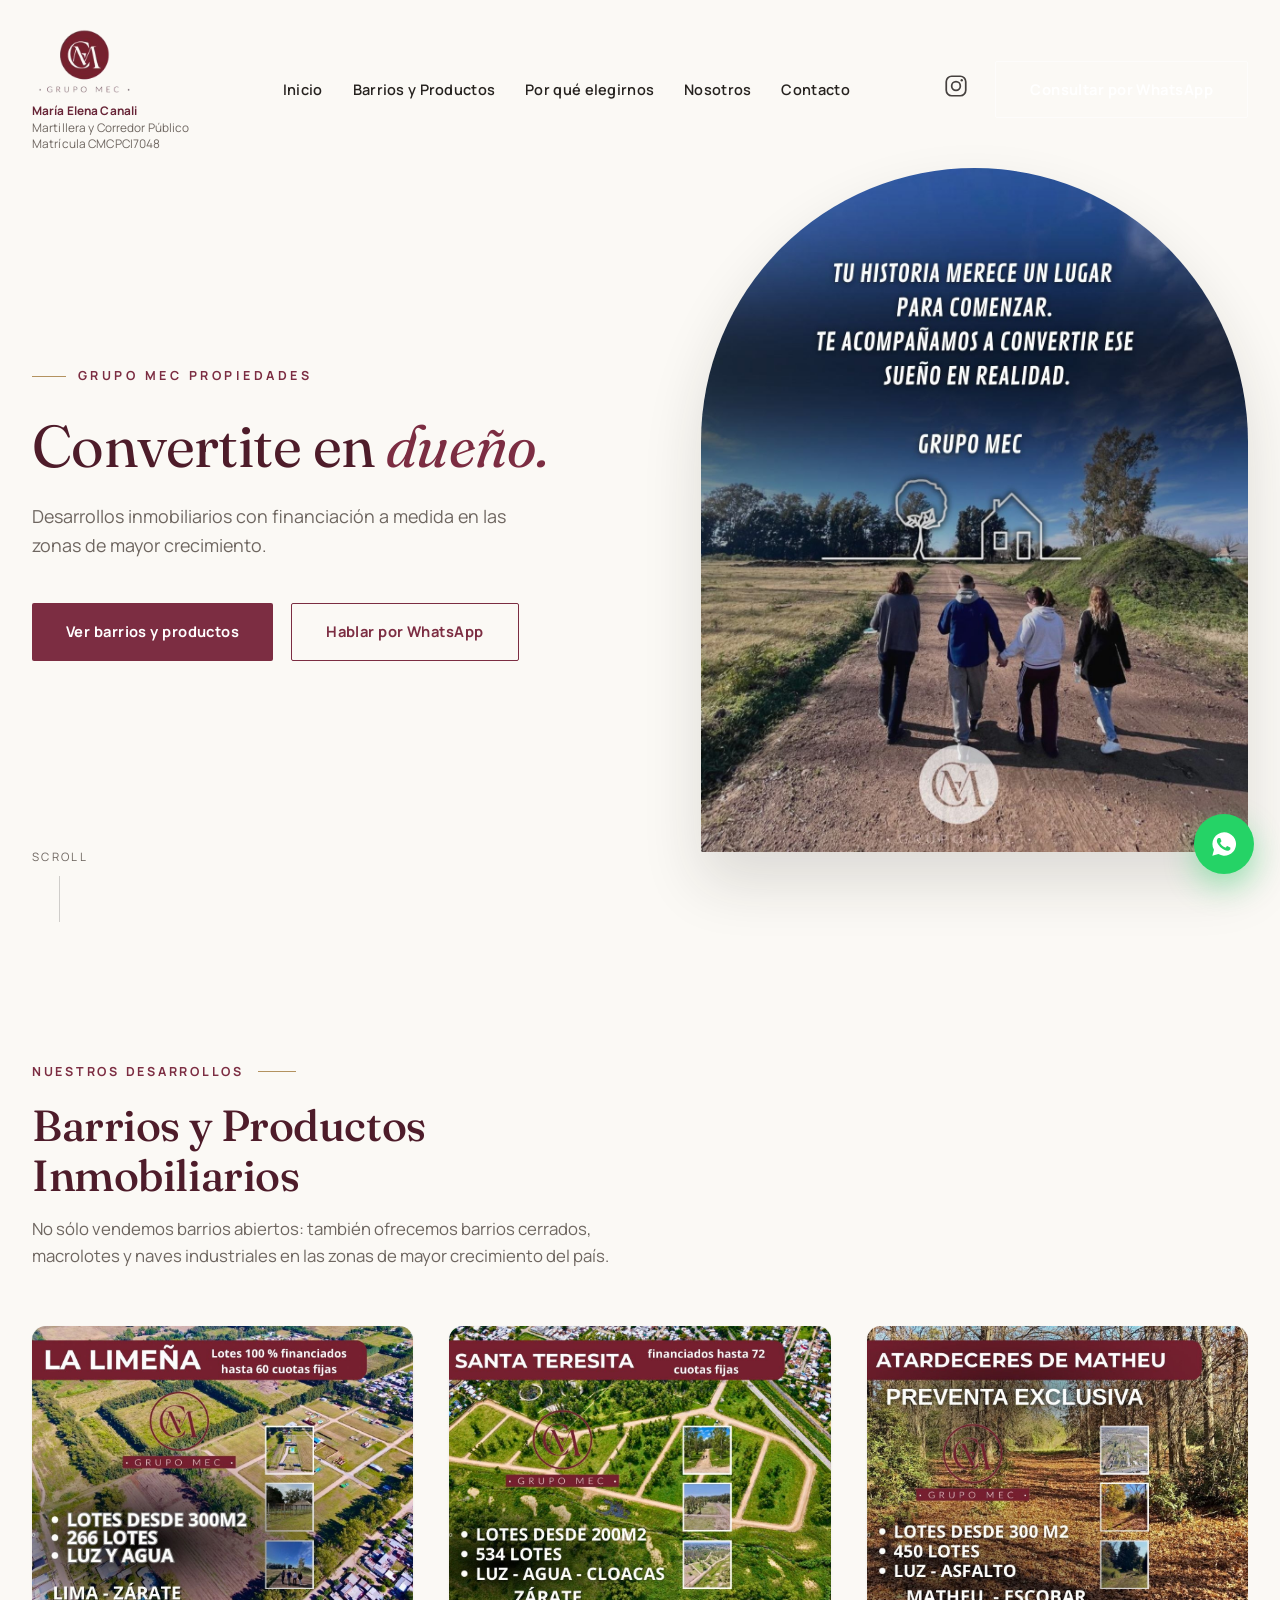
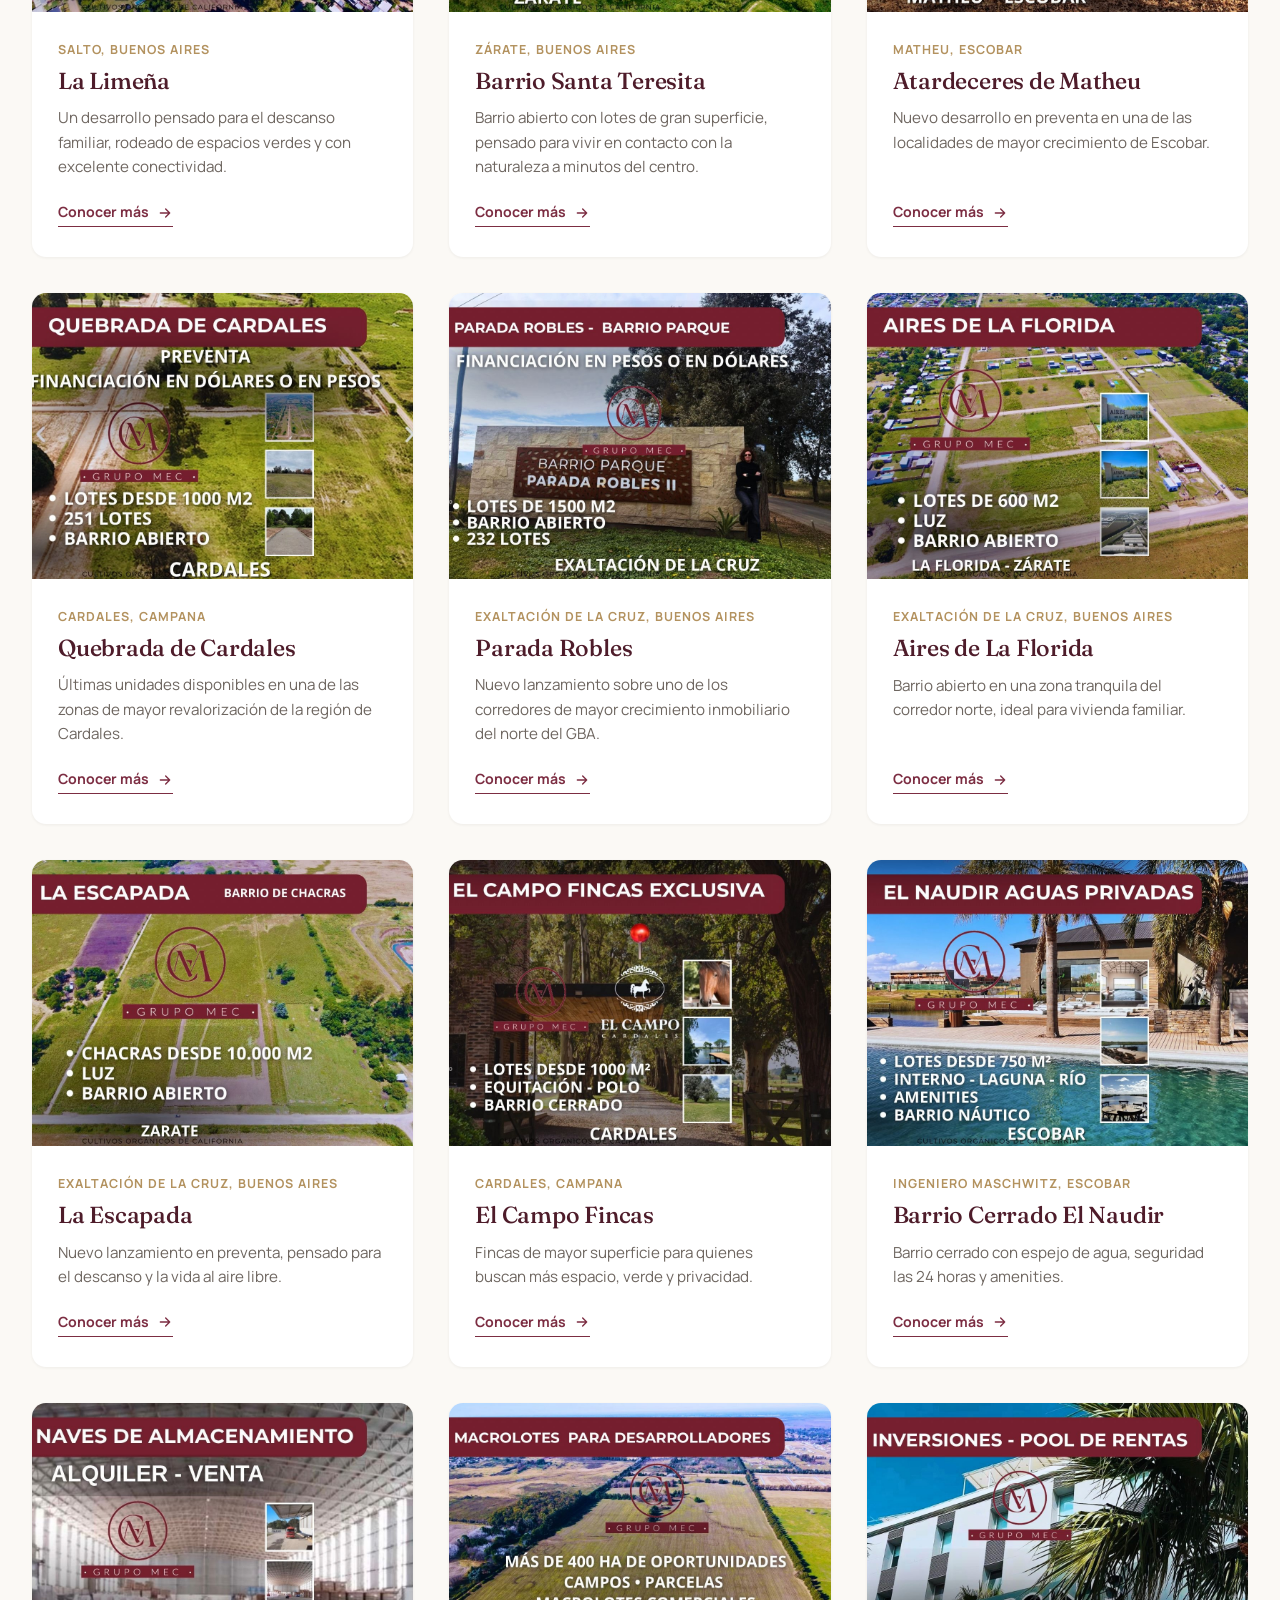
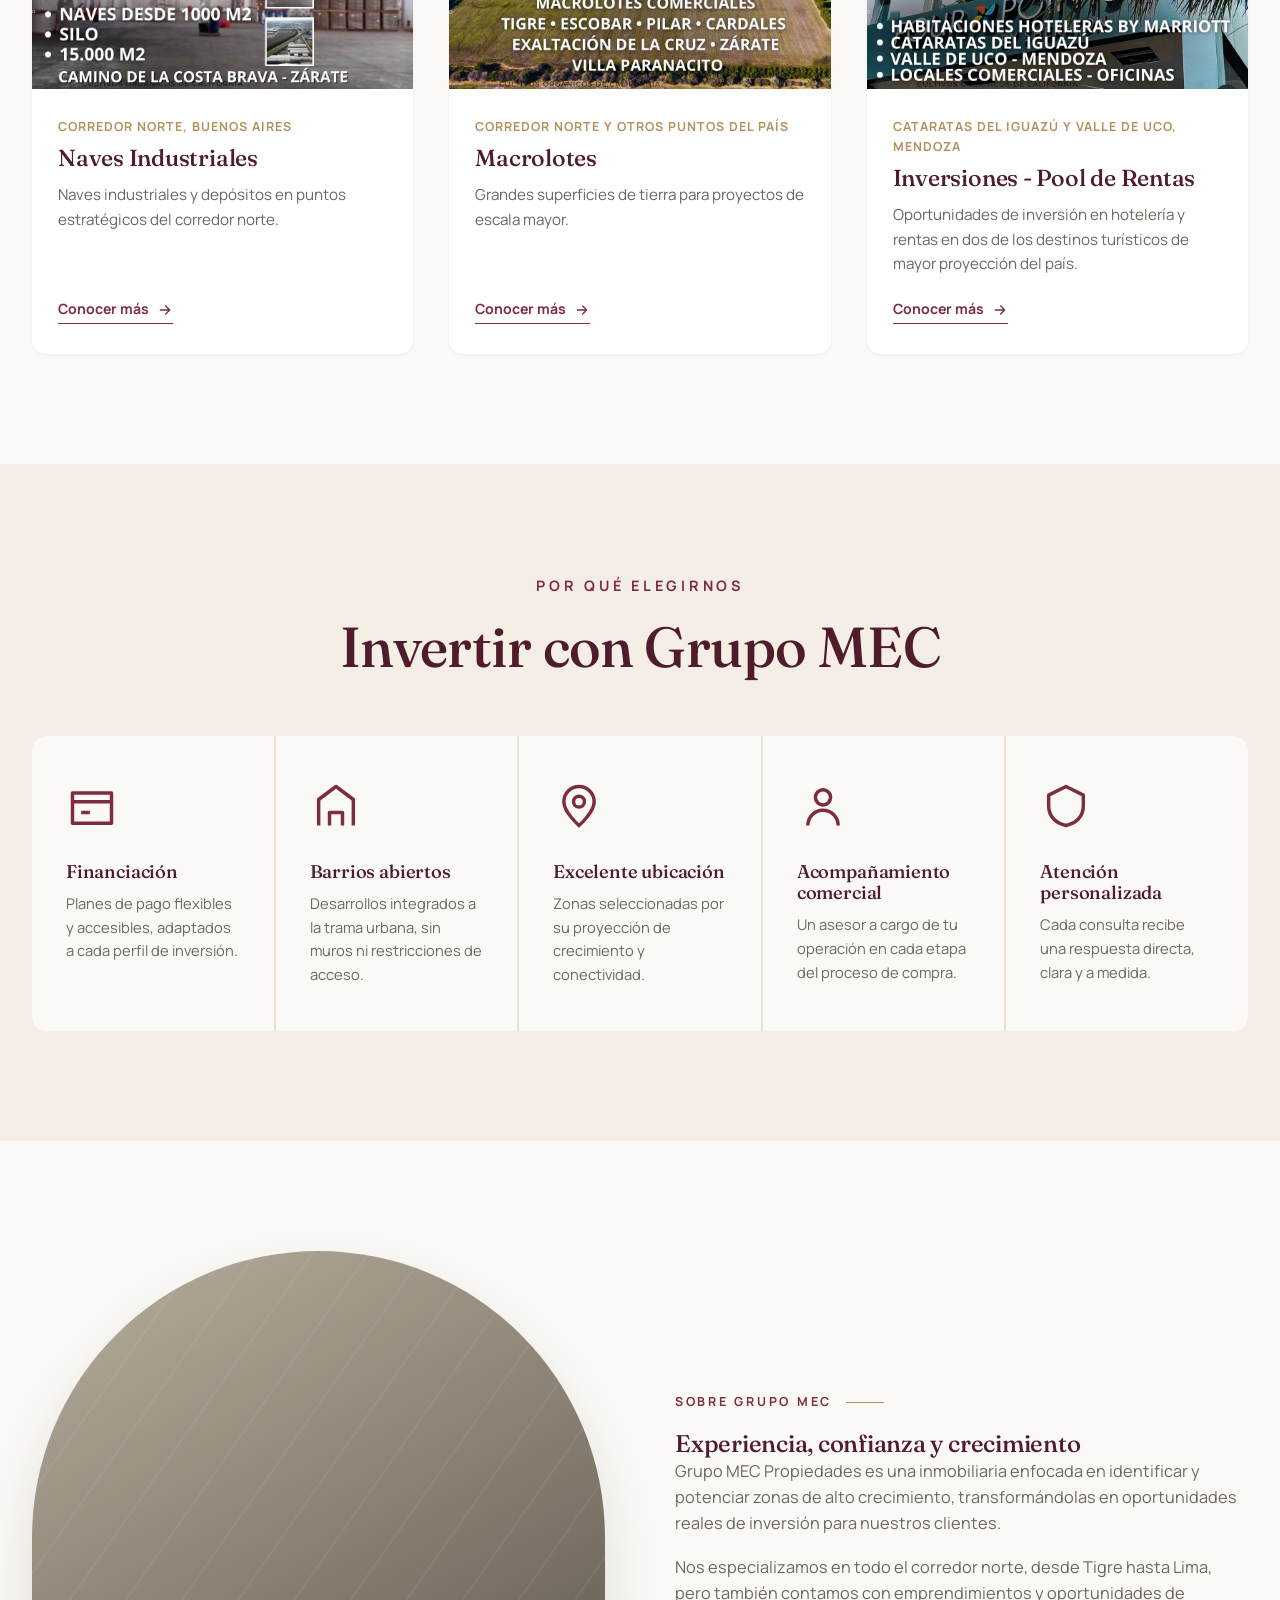
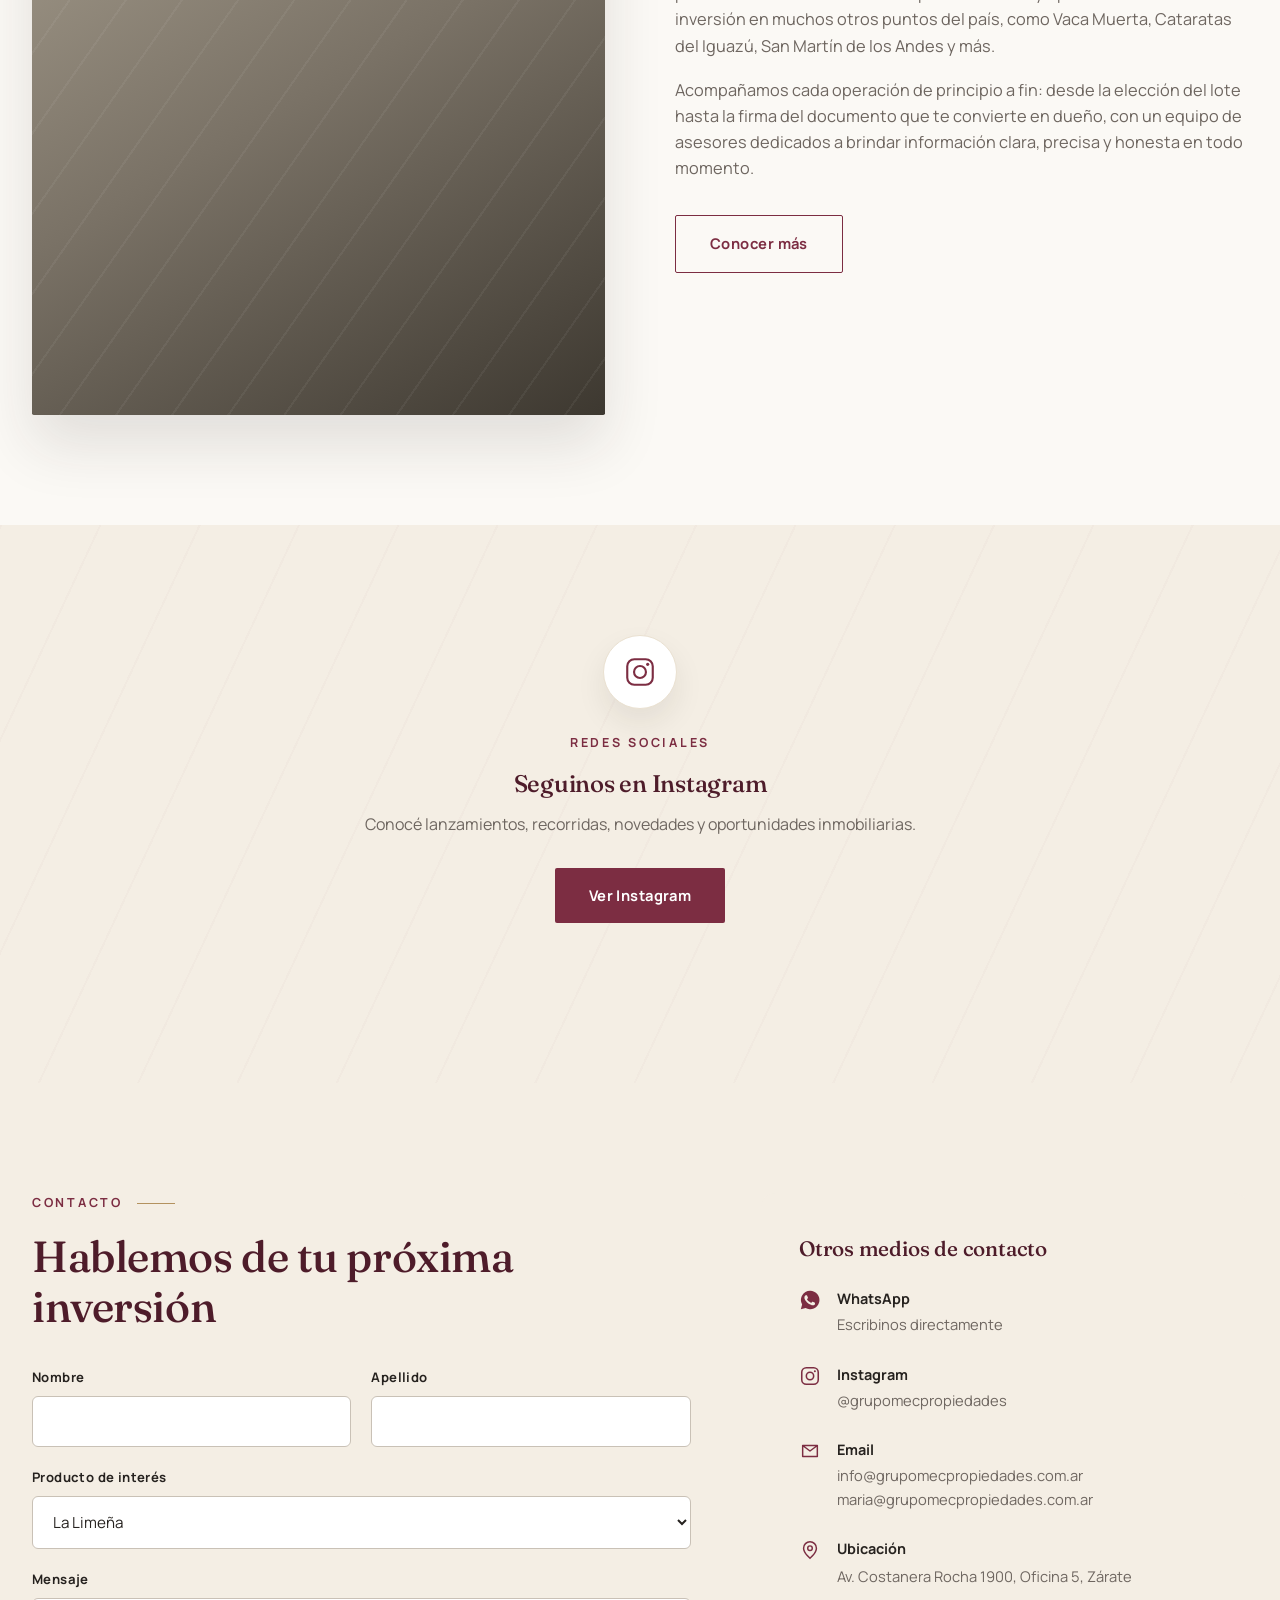
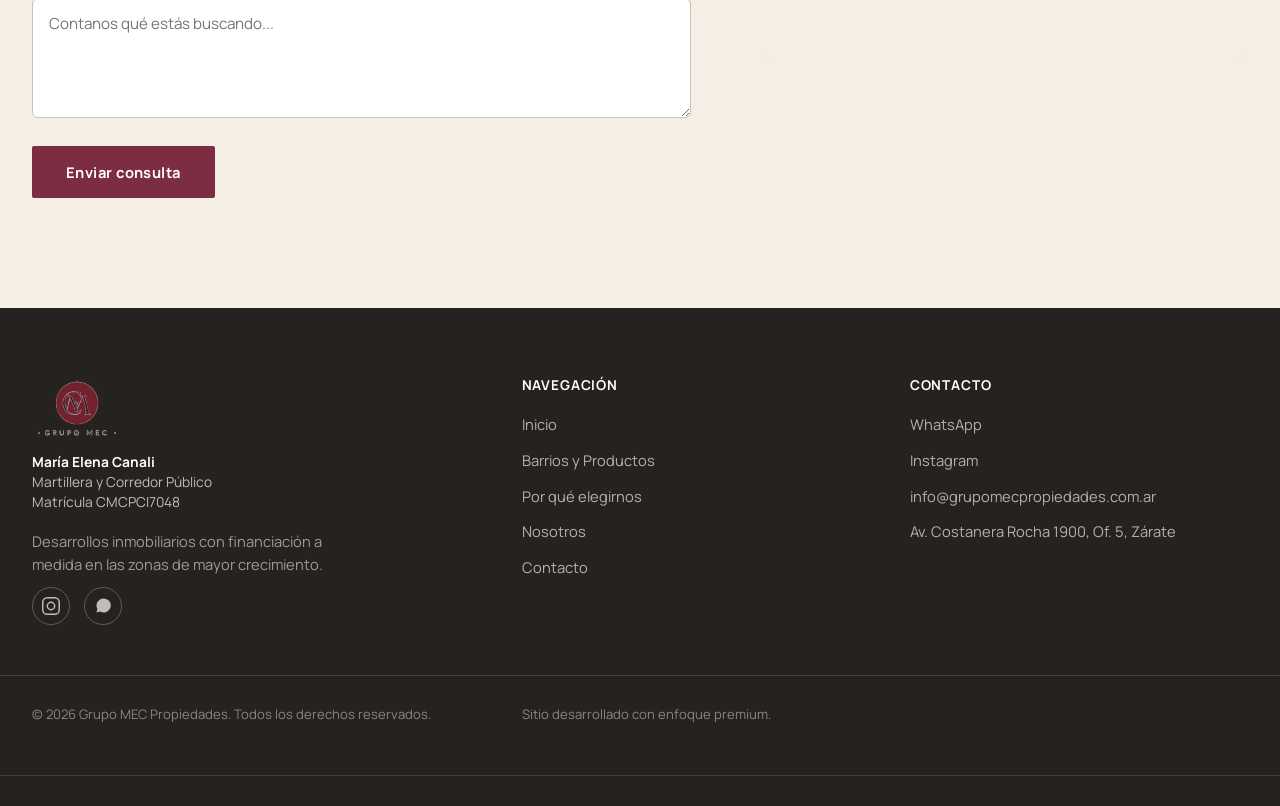
==== commit c56351ad: "Add files via upload" ====
--- a/index.html
+++ b/index.html
@@ -54,6 +54,7 @@
     <a href="#nosotros">Nosotros</a>
     <a href="#contacto">Contacto</a>
     <a class="btn btn--primary" href="#" data-wsp>Consultar por WhatsApp</a>
+    <a href="#" data-instagram aria-label="Instagram de Grupo MEC" style="font-size:1rem;">Seguinos en Instagram</a>
     <span class="nav-mobile__license"><span>María Elena Canali</span><span>Martillera y Corredor Público</span><span>Matrícula CMCPCI7048</span></span>
   </nav>
 </header>
@@ -269,14 +270,6 @@
 </footer>
 
 <div class="wsp-widget">
-  <div class="wsp-tooltip" data-wsp-tooltip>
-    <button class="wsp-tooltip__close" data-wsp-tooltip-close aria-label="Cerrar mensaje">
-      <svg viewBox="0 0 24 24" fill="none"><path d="M6 6l12 12M18 6L6 18" stroke="currentColor" stroke-width="2" stroke-linecap="round"/></svg>
-    </button>
-    <strong>Grupo MEC Propiedades</strong>
-    <p>¡Hola! Dejanos tu consulta, te respondemos a la brevedad.</p>
-    <a class="btn btn--wsp" href="#" data-wsp>Abrir chat</a>
-  </div>
   <a class="wsp-float" href="#" data-wsp aria-label="Hablar por WhatsApp">
     <svg viewBox="0 0 24 24" fill="currentColor"><path d="M12 2a10 10 0 00-8.6 15L2 22l5.2-1.4A10 10 0 1012 2zm5.7 14.3c-.2.7-1.4 1.3-2 1.4-.5.1-1.1.1-1.8-.1-.4-.1-1-.3-1.7-.6-3-1.3-4.9-4.3-5.1-4.5-.1-.2-1.2-1.6-1.2-3 0-1.4.7-2.1 1-2.4.3-.3.6-.3.8-.3h.6c.2 0 .4 0 .6.5.2.5.8 1.9.8 2 .1.2.1.3 0 .5-.1.2-.2.3-.3.5l-.5.5c-.2.2-.3.3-.1.6.2.3.8 1.3 1.7 2.1 1.2 1 2.2 1.4 2.5 1.5.3.1.4.1.6-.1l.8-.9c.2-.3.4-.2.7-.1l1.8.9c.2.1.4.2.5.3.1.2.1.9-.1 1.6z"/></svg>
   </a>
--- a/css/style.css
+++ b/css/style.css
@@ -0,0 +1,796 @@
+/* ============================================================
+   GRUPO MEC PROPIEDADES — Hoja de estilos principal
+   Estructura:
+   1. Fuentes y variables (tokens de diseño)
+   2. Reset y base
+   3. Utilidades / animaciones
+   4. Header
+   5. Hero
+   6. Emprendimientos
+   7. Beneficios
+   8. Nosotros
+   9. Instagram
+   10. Contacto
+   11. Footer
+   12. Página de emprendimiento (detalle)
+   13. Responsive
+   ============================================================ */
+
+@import url('https://fonts.googleapis.com/css2?family=Fraunces:ital,opsz,wght@0,9..144,300;0,9..144,400;0,9..144,500;0,9..144,600;1,9..144,400&family=Manrope:wght@400;500;600;700;800&display=swap');
+
+/* ---------- 1. TOKENS ---------- */
+:root{
+  /* Paleta — derivada del bordó institucional del logo */
+  --bordo-900:#4E1C2A;
+  --bordo-800:#672436;
+  --bordo-700:#7C2D42;   /* bordó principal */
+  --bordo-600:#93435A;
+  --bordo-100:#F4E7EA;
+
+  --beige-050:#FBF9F5;   /* fondo general */
+  --beige-100:#F4EEE4;   /* fondo alterno de sección */
+  --beige-200:#EAE1D1;
+
+  --gold-500:#B3925F;    /* metal cálido — detalle, nunca protagonista */
+
+  --gray-900:#26221F;    /* texto principal, gris cálido oscuro */
+  --gray-600:#6E6660;    /* texto secundario */
+  --gray-300:#C9C1B6;
+
+  --white:#FFFFFF;
+
+  --font-display:'Fraunces', serif;
+  --font-body:'Manrope', sans-serif;
+
+  --container:1280px;
+  --radius-sm:6px;
+  --radius-md:14px;
+
+  --ease:cubic-bezier(.22,.61,.36,1);
+  --dur:.6s;
+}
+
+/* ---------- 2. RESET / BASE ---------- */
+*,*::before,*::after{box-sizing:border-box;margin:0;padding:0;}
+html{scroll-behavior:smooth;}
+body{
+  font-family:var(--font-body);
+  color:var(--gray-900);
+  background:var(--beige-050);
+  line-height:1.6;
+  -webkit-font-smoothing:antialiased;
+  overflow-x:hidden;
+}
+img{max-width:100%;display:block;}
+a{text-decoration:none;color:inherit;}
+ul{list-style:none;}
+button{font-family:inherit;cursor:pointer;border:none;background:none;}
+input,textarea,select{font-family:inherit;}
+
+h1,h2,h3,h4{
+  font-family:var(--font-display);
+  font-weight:500;
+  line-height:1.15;
+  letter-spacing:-.01em;
+  color:var(--bordo-900);
+}
+
+.container{
+  width:100%;
+  max-width:var(--container);
+  margin:0 auto;
+  padding:0 32px;
+}
+
+.eyebrow{
+  display:flex;
+  align-items:center;
+  gap:14px;
+  font-size:.78rem;
+  letter-spacing:.22em;
+  text-transform:uppercase;
+  color:var(--bordo-700);
+  font-weight:700;
+  margin-bottom:18px;
+}
+.eyebrow::after{
+  content:"";
+  width:38px;
+  height:1px;
+  background:var(--gold-500);
+}
+
+.section{padding:110px 0;}
+.section--alt{background:var(--beige-100);}
+.section-head{max-width:640px;margin-bottom:56px;}
+.section-head h2{font-size:clamp(2rem,3.4vw,2.8rem);}
+.section-head p{color:var(--gray-600);margin-top:16px;font-size:1.05rem;}
+.section-head.center{margin-left:auto;margin-right:auto;text-align:center;}
+.section-head.center .eyebrow{justify-content:center;}
+.section-head.center .eyebrow::after{display:none;}
+.section-head--lg .eyebrow{font-size:.9rem;letter-spacing:.26em;}
+.section-head--lg h2{font-size:clamp(2.4rem,4.4vw,3.6rem);}
+
+/* Botones */
+.btn{
+  display:inline-flex;
+  align-items:center;
+  justify-content:center;
+  gap:10px;
+  padding:16px 34px;
+  font-size:.92rem;
+  font-weight:700;
+  letter-spacing:.03em;
+  border-radius:2px;
+  transition:all .4s var(--ease);
+  white-space:nowrap;
+}
+.btn--primary{
+  background:var(--bordo-700);
+  color:var(--white);
+}
+.btn--primary:hover{background:var(--bordo-900);transform:translateY(-2px);}
+.btn--ghost{
+  background:transparent;
+  color:var(--white);
+  border:1px solid rgba(255,255,255,.55);
+}
+.btn--ghost:hover{background:rgba(255,255,255,.12);border-color:#fff;}
+.btn--outline{
+  background:transparent;
+  color:var(--bordo-700);
+  border:1px solid var(--bordo-700);
+}
+.btn--outline:hover{background:var(--bordo-700);color:var(--white);}
+.btn--wsp{
+  background:#25D366;
+  color:#fff;
+}
+.btn--wsp:hover{background:#1EBE5A;transform:translateY(-2px);}
+.btn svg{width:18px;height:18px;flex:none;}
+
+/* Arco — elemento distintivo, eco del monograma circular del logo */
+.arch-mask{
+  border-radius:999px 999px var(--radius-sm) var(--radius-sm);
+  overflow:hidden;
+}
+
+/* ---------- Placeholders fotograficos ---------- */
+.ph{width:100%;height:100%;position:relative;overflow:hidden;background-size:cover;}
+.media-fill{width:100%;height:100%;display:block;position:relative;overflow:hidden;border-radius:inherit;}
+.ph::after{
+  content:"";position:absolute;inset:0;
+  background-image:repeating-linear-gradient(125deg, rgba(255,255,255,.05) 0 2px, transparent 2px 46px);
+}
+.ph-1{background:linear-gradient(150deg,#C9C1B6 0%,#8C8478 55%,#4A453E 100%);}
+.ph-2{background:linear-gradient(150deg,#B8AF9E 0%,#7A7266 55%,#3D3830 100%);}
+.ph-3{background:linear-gradient(150deg,#C7B08A 0%,#9B7F55 55%,#4A3B26 100%);}
+.ph-4{background:linear-gradient(150deg,#A8A296 0%,#6E6660 55%,#35312B 100%);}
+.ph-5{background:linear-gradient(150deg,#BDB6A8 0%,#847C6E 55%,#403A31 100%);}
+.ph-6{background:linear-gradient(150deg,#D2C9B8 0%,#9B8F7A 55%,#453D31 100%);}
+
+/* Reveal on scroll */
+.reveal{
+  opacity:0;
+  transform:translateY(28px);
+  transition:opacity .9s var(--ease), transform .9s var(--ease);
+}
+.reveal.is-visible{opacity:1;transform:translateY(0);}
+
+@media (prefers-reduced-motion:reduce){
+  .reveal{opacity:1;transform:none;transition:none;}
+  html{scroll-behavior:auto;}
+}
+
+/* ---------- 4. HEADER ---------- */
+.header{
+  position:fixed;
+  top:0;left:0;right:0;
+  z-index:1000;
+  padding:26px 0;
+  transition:padding .4s var(--ease), background .4s var(--ease), box-shadow .4s var(--ease);
+}
+.header .container{
+  display:flex;
+  align-items:center;
+  justify-content:space-between;
+}
+.header--solid{
+  padding:14px 0;
+  background:rgba(251,249,245,.92);
+  backdrop-filter:blur(10px);
+  box-shadow:0 6px 24px rgba(38,34,31,.06);
+}
+.header__logo{display:flex;flex-direction:column;align-items:flex-start;gap:3px;}
+.header__logo img{height:74px;width:auto;transition:height .4s var(--ease);}
+.header--solid .header__logo img{height:52px;}
+.header__license{
+  display:flex;
+  flex-direction:column;
+  font-size:.74rem;
+  line-height:1.4;
+  letter-spacing:.01em;
+  color:var(--gray-600);
+  white-space:nowrap;
+}
+.header__license span:first-child{font-weight:700;color:var(--bordo-800);}
+.header--solid .header__license{font-size:.68rem;line-height:1.3;}
+@media (max-width:1240px){
+  .header__license{display:none;}
+}
+.nav{display:flex;align-items:center;gap:30px;}
+.nav__link{
+  font-size:.91rem;
+  font-weight:600;
+  letter-spacing:.02em;
+  position:relative;
+  padding:4px 0;
+}
+.nav__link::after{
+  content:"";
+  position:absolute;left:0;bottom:0;
+  width:0;height:1px;
+  background:currentColor;
+  transition:width .35s var(--ease);
+}
+.nav__link:hover::after{width:100%;}
+
+.header__actions{display:flex;align-items:center;gap:26px;}
+.header__social{opacity:.85;transition:opacity .3s;}
+.header__social:hover{opacity:1;}
+
+.header-cta{display:none;}
+.header--solid .btn--ghost{color:var(--bordo-700);border-color:var(--bordo-700);}
+.header--solid .btn--ghost:hover{background:var(--bordo-700);color:#fff;}
+
+.menu-toggle{
+  display:none;
+  flex-direction:column;
+  gap:5px;
+  width:30px;
+  z-index:1100;
+}
+.menu-toggle span{height:2px;width:100%;background:var(--gray-900);transition:all .3s var(--ease);}
+.header--solid .menu-toggle span{background:var(--bordo-900);}
+
+/* Oculto por defecto: sólo se activa dentro del breakpoint mobile de más abajo */
+.nav-mobile{display:none;}
+
+/* ---------- 5. HERO ---------- */
+.hero{
+  position:relative;
+  padding:168px 0 100px;
+  display:flex;
+  align-items:center;
+  color:var(--gray-900);
+  overflow:hidden;
+  background:var(--beige-050);
+}
+.hero .container{
+  display:grid;
+  grid-template-columns:1.05fr .95fr;
+  gap:64px;
+  align-items:center;
+}
+.hero__media{
+  position:relative;
+  aspect-ratio:4/5;
+  border-radius:999px 999px var(--radius-sm) var(--radius-sm);
+  overflow:hidden;
+  box-shadow:0 30px 60px rgba(38,34,31,.14);
+}
+.hero__content{
+  position:relative;z-index:1;
+  max-width:560px;
+}
+.hero__eyebrow{
+  display:inline-flex;align-items:center;gap:12px;
+  font-size:.78rem;letter-spacing:.28em;text-transform:uppercase;
+  color:var(--bordo-700);font-weight:700;margin-bottom:26px;
+}
+.hero__eyebrow::before{content:"";width:34px;height:1px;background:var(--gold-500);}
+.hero h1{
+  color:var(--bordo-900);
+  font-size:clamp(2.4rem,4.6vw,4.2rem);
+  font-weight:400;
+  margin-bottom:22px;
+}
+.hero h1 em{font-style:italic;color:var(--bordo-700);}
+.hero p{
+  font-size:clamp(1.05rem,1.4vw,1.2rem);
+  color:var(--gray-600);
+  max-width:480px;
+  margin-bottom:44px;
+}
+.hero__actions{display:flex;gap:18px;flex-wrap:wrap;}
+
+.scroll-cue{
+  position:absolute;
+  bottom:30px;left:32px;
+  z-index:1;
+  display:flex;flex-direction:column;align-items:center;gap:10px;
+  color:var(--gray-600);
+  font-size:.72rem;letter-spacing:.2em;text-transform:uppercase;
+}
+.scroll-cue__line{
+  width:1px;height:46px;
+  background:rgba(38,34,31,.2);
+  position:relative;overflow:hidden;
+}
+.scroll-cue__line::after{
+  content:"";position:absolute;top:-100%;left:0;width:100%;height:100%;
+  background:var(--bordo-700);
+  animation:scrollcue 2.2s infinite var(--ease);
+}
+@keyframes scrollcue{
+  0%{top:-100%;}
+  60%{top:100%;}
+  100%{top:100%;}
+}
+
+/* ---------- 6. EMPRENDIMIENTOS ---------- */
+.dev-grid{
+  display:grid;
+  grid-template-columns:repeat(auto-fit,minmax(280px,1fr));
+  gap:36px;
+}
+.dev-card{
+  background:var(--white);
+  border-radius:var(--radius-md);
+  overflow:hidden;
+  box-shadow:0 1px 3px rgba(38,34,31,.06);
+  transition:transform .5s var(--ease), box-shadow .5s var(--ease);
+  display:flex;flex-direction:column;
+}
+.dev-card:hover{
+  transform:translateY(-8px);
+  box-shadow:0 26px 48px rgba(38,34,31,.14);
+}
+.dev-card__media{
+  position:relative;
+  aspect-ratio:4/3;
+  overflow:hidden;
+}
+.dev-card__media img{
+  width:100%;height:100%;object-fit:cover;
+  transition:transform .8s var(--ease);
+}
+.dev-card:hover .dev-card__media img{transform:scale(1.06);}
+.dev-card__status{
+  position:absolute;top:16px;left:16px;
+  background:rgba(251,249,245,.92);
+  color:var(--bordo-700);
+  font-size:.7rem;font-weight:700;letter-spacing:.06em;text-transform:uppercase;
+  padding:7px 14px;border-radius:2px;
+}
+.dev-card__body{padding:28px 26px 30px;display:flex;flex-direction:column;flex:1;}
+.dev-card__loc{
+  font-size:.78rem;letter-spacing:.08em;text-transform:uppercase;
+  color:var(--gold-500);font-weight:700;margin-bottom:8px;
+}
+.dev-card__body h3{font-size:1.45rem;margin-bottom:12px;}
+.dev-card__body p{color:var(--gray-600);font-size:.95rem;flex:1;margin-bottom:22px;}
+.dev-card__link{
+  display:inline-flex;align-items:center;gap:8px;
+  font-weight:700;font-size:.88rem;color:var(--bordo-700);
+  border-bottom:1px solid var(--bordo-700);
+  padding-bottom:2px;width:fit-content;
+  transition:gap .3s var(--ease), color .3s;
+}
+.dev-card__link:hover{gap:14px;}
+
+/* ---------- 7. BENEFICIOS ---------- */
+.benefits{
+  display:grid;
+  grid-template-columns:repeat(auto-fit,minmax(230px,1fr));
+  gap:2px;
+  background:var(--beige-200);
+  border-radius:var(--radius-md);
+  overflow:hidden;
+}
+.benefit{
+  background:var(--beige-050);
+  padding:44px 34px;
+  transition:background .4s var(--ease);
+}
+.benefit:hover{background:var(--white);}
+.benefit__icon{
+  width:52px;height:52px;
+  margin-bottom:22px;
+  color:var(--bordo-700);
+}
+.benefit h3{font-size:1.15rem;margin-bottom:10px;}
+.benefit p{color:var(--gray-600);font-size:.92rem;}
+
+/* ---------- 8. NOSOTROS ---------- */
+.about{
+  display:grid;
+  grid-template-columns:1fr 1fr;
+  gap:70px;
+  align-items:center;
+}
+.about__media{
+  position:relative;
+  aspect-ratio:3/4;
+  border-radius:999px 999px var(--radius-sm) var(--radius-sm);
+  overflow:hidden;
+  box-shadow:0 30px 60px rgba(38,34,31,.12);
+}
+.about__text p{color:var(--gray-600);margin-bottom:18px;font-size:1.02rem;}
+.about__text .btn{margin-top:16px;}
+
+/* ---------- 9. INSTAGRAM ---------- */
+.instagram{
+  background:var(--beige-100);
+  color:var(--gray-900);
+  position:relative;
+  overflow:hidden;
+}
+.instagram::before{
+  content:"";position:absolute;inset:0;
+  background-image:repeating-linear-gradient(115deg, rgba(124,45,66,.025) 0 2px, transparent 2px 90px);
+}
+.instagram .container{position:relative;}
+.instagram-head{max-width:600px;margin:0 auto 50px;text-align:center;}
+.instagram-icon{
+  width:74px;height:74px;
+  border-radius:50%;
+  background:var(--white);
+  border:1px solid var(--beige-200);
+  color:var(--bordo-700);
+  display:flex;align-items:center;justify-content:center;
+  margin:0 auto 24px;
+  box-shadow:0 14px 30px rgba(38,34,31,.08);
+}
+.instagram-head .eyebrow{justify-content:center;color:var(--bordo-700);}
+.instagram-head .eyebrow::after{display:none;}
+.instagram-head h2{color:var(--bordo-900);}
+.instagram-head p{color:var(--gray-600);margin-top:14px;}
+.instagram-head .btn{margin-top:30px;}
+
+/* ---------- 10. CONTACTO ---------- */
+.contact{
+  display:grid;
+  grid-template-columns:1.15fr .85fr;
+  gap:70px;
+}
+.form-row{display:grid;grid-template-columns:1fr 1fr;gap:20px;}
+.field{margin-bottom:20px;}
+.field label{
+  display:block;font-size:.82rem;font-weight:700;
+  letter-spacing:.03em;color:var(--gray-900);margin-bottom:8px;
+}
+.field input,.field select,.field textarea{
+  width:100%;
+  padding:14px 16px;
+  border:1px solid var(--gray-300);
+  border-radius:var(--radius-sm);
+  background:var(--white);
+  font-size:.95rem;
+  color:var(--gray-900);
+  transition:border-color .3s;
+}
+.field input:focus,.field select:focus,.field textarea:focus{
+  outline:none;
+  border-color:var(--bordo-700);
+}
+.field textarea{resize:vertical;min-height:120px;}
+
+.contact-side{
+  background:var(--beige-100);
+  border-radius:var(--radius-md);
+  padding:44px 38px;
+}
+.contact-side h3{font-size:1.3rem;margin-bottom:26px;}
+.contact-item{
+  display:flex;gap:16px;align-items:flex-start;
+  margin-bottom:26px;
+}
+.contact-item svg{width:22px;height:22px;color:var(--bordo-700);flex:none;margin-top:2px;}
+.contact-item strong{display:block;font-size:.9rem;margin-bottom:3px;}
+.contact-item span,.contact-item a{color:var(--gray-600);font-size:.92rem;}
+.contact-item a{display:block;}
+.contact-item a:hover{color:var(--bordo-700);}
+
+.form-msg{
+  margin-top:16px;font-size:.9rem;font-weight:600;display:none;
+}
+.form-msg.ok{color:#1a7a3c;display:block;}
+
+/* ---------- 11. FOOTER ---------- */
+.footer{
+  background:var(--gray-900);
+  color:rgba(255,255,255,.7);
+  padding:70px 0 30px;
+}
+.footer .container{
+  display:grid;
+  grid-template-columns:1.3fr 1fr 1fr;
+  gap:50px;
+  padding-bottom:50px;
+  border-bottom:1px solid rgba(255,255,255,.12);
+}
+.footer__brand img{height:64px;margin-bottom:10px;}
+.footer__license{
+  display:flex;
+  flex-direction:column;
+  font-size:.86rem;
+  line-height:1.45;
+  color:rgba(255,255,255,.7);
+  margin-bottom:18px;
+}
+.footer__license span:first-child{font-weight:700;color:#fff;}
+.footer__brand p{font-size:.92rem;max-width:320px;color:rgba(255,255,255,.55);}
+.footer h4{color:#fff;font-family:var(--font-body);font-size:.85rem;letter-spacing:.06em;text-transform:uppercase;margin-bottom:20px;font-weight:700;}
+.footer__col a{display:block;font-size:.92rem;margin-bottom:12px;color:rgba(255,255,255,.65);transition:color .3s;}
+.footer__col a:hover{color:var(--gold-500);}
+.footer__social{display:flex;gap:14px;margin-top:10px;}
+.footer__social a{
+  width:38px;height:38px;border-radius:50%;
+  border:1px solid rgba(255,255,255,.25);
+  display:flex;align-items:center;justify-content:center;
+}
+.footer__social a:hover{border-color:var(--gold-500);color:var(--gold-500);}
+.footer__bottom{
+  padding-top:28px;
+  display:flex;justify-content:space-between;flex-wrap:wrap;gap:10px;
+  font-size:.82rem;color:rgba(255,255,255,.45);
+}
+
+/* WhatsApp float button + burbuja de mensaje */
+.wsp-widget{position:fixed;right:26px;bottom:26px;z-index:900;display:flex;flex-direction:column;align-items:flex-end;gap:16px;}
+.wsp-float{
+  width:60px;height:60px;border-radius:50%;
+  background:#25D366;color:#fff;
+  display:flex;align-items:center;justify-content:center;
+  box-shadow:0 12px 30px rgba(37,211,102,.4);
+  transition:transform .35s var(--ease);
+  flex:none;
+}
+.wsp-float:hover{transform:scale(1.08);}
+.wsp-float svg{width:28px;height:28px;}
+
+.wsp-tooltip{
+  position:relative;
+  width:290px;max-width:calc(100vw - 52px);
+  background:var(--white);
+  border-radius:var(--radius-md);
+  box-shadow:0 20px 50px rgba(38,34,31,.18);
+  padding:22px 22px 20px;
+  transform:translateY(14px) scale(.96);
+  opacity:0;visibility:hidden;
+  transition:all .4s var(--ease);
+}
+.wsp-tooltip.is-visible{opacity:1;visibility:visible;transform:translateY(0) scale(1);}
+.wsp-tooltip strong{display:block;font-family:var(--font-display);font-size:1.1rem;color:var(--bordo-800);margin-bottom:6px;}
+.wsp-tooltip p{font-size:.88rem;color:var(--gray-600);margin-bottom:14px;}
+.wsp-tooltip .btn{width:100%;padding:12px 20px;font-size:.85rem;}
+.wsp-tooltip__close{
+  position:absolute;top:12px;right:12px;
+  width:24px;height:24px;border-radius:50%;
+  display:flex;align-items:center;justify-content:center;
+  color:var(--gray-600);transition:background .3s;
+}
+.wsp-tooltip__close:hover{background:var(--beige-100);}
+.wsp-tooltip__close svg{width:14px;height:14px;}
+
+/* ---------- 12. DETALLE DE EMPRENDIMIENTO ---------- */
+.dev-hero{
+  position:relative;
+  height:40vh;min-height:340px;max-height:420px;
+  display:flex;align-items:flex-end;
+  color:#fff;
+  overflow:hidden;
+}
+.dev-hero__bg{position:absolute;inset:0;z-index:0;}
+.dev-hero__bg::after{
+  content:"";position:absolute;inset:0;
+  background:linear-gradient(180deg, rgba(38,25,20,.15) 0%, rgba(30,17,13,.82) 100%);
+}
+.dev-hero__content{position:relative;z-index:1;padding-bottom:40px;}
+.breadcrumb{
+  display:flex;align-items:center;gap:8px;flex-wrap:wrap;
+  font-size:.82rem;color:rgba(255,255,255,.7);margin-bottom:22px;
+}
+.breadcrumb a{color:rgba(255,255,255,.85);transition:color .3s;}
+.breadcrumb a:hover{color:var(--gold-500);}
+.breadcrumb span[aria-current]{color:#fff;font-weight:600;}
+.back-link{
+  display:inline-flex;align-items:center;gap:7px;
+  font-size:.82rem;font-weight:600;
+  color:rgba(255,255,255,.72);
+  margin-bottom:20px;
+  transition:color .3s;
+}
+.back-link:hover{color:#fff;}
+.back-link svg{width:14px;height:14px;}
+.dev-hero__status{
+  display:inline-block;background:var(--gold-500);color:var(--bordo-900);
+  font-size:.72rem;font-weight:700;letter-spacing:.06em;text-transform:uppercase;
+  padding:7px 16px;border-radius:2px;margin-bottom:18px;
+}
+.dev-hero h1{color:#fff;font-size:clamp(1.9rem,3.6vw,2.8rem);margin-bottom:8px;}
+.dev-hero__loc{
+  display:flex;align-items:center;gap:8px;
+  color:rgba(255,255,255,.85);font-size:1rem;
+}
+.dev-hero__loc svg{width:18px;height:18px;}
+
+.quickfacts{
+  background:var(--white);
+  border-bottom:1px solid var(--beige-200);
+  position:relative;z-index:2;
+}
+.quickfacts__row{
+  display:flex;flex-wrap:wrap;
+  gap:0;
+}
+.quickfacts__item{
+  flex:1;min-width:150px;
+  padding:26px 28px;
+  font-family:var(--font-display);
+  font-size:1.15rem;
+  color:var(--bordo-800);
+  text-align:center;
+  border-right:1px solid var(--beige-200);
+}
+.quickfacts__item:last-child{border-right:none;}
+
+.dev-body{
+  display:grid;grid-template-columns:2fr 1fr;gap:70px;
+}
+.dev-body__main h2{font-size:1.7rem;margin:44px 0 16px;}
+.dev-body__main h2:first-child{margin-top:0;}
+.dev-body__main p{color:var(--gray-600);font-size:1.02rem;}
+
+.feature-list{display:grid;grid-template-columns:1fr 1fr;gap:14px 24px;}
+.feature-list li{
+  display:flex;gap:10px;align-items:center;
+  font-size:.95rem;color:var(--gray-900);
+  padding:12px 0;border-bottom:1px solid var(--beige-200);
+}
+.feature-list li svg{width:18px;height:18px;color:var(--bordo-700);flex:none;}
+
+.gallery{display:grid;grid-template-columns:repeat(3,1fr);gap:14px;}
+.gallery > div{aspect-ratio:1/1;border-radius:var(--radius-sm);}
+.gallery > div:first-child{grid-column:span 2;grid-row:span 2;aspect-ratio:auto;}
+
+.masterplan-box{
+  background:var(--beige-100);
+  border-radius:var(--radius-md);
+  aspect-ratio:16/10;
+  display:flex;align-items:center;justify-content:center;
+  flex-direction:column;gap:10px;
+  color:var(--gray-600);
+  text-align:center;padding:30px;
+}
+.masterplan-box svg{width:44px;height:44px;color:var(--bordo-700);}
+
+.map-placeholder{
+  background:var(--beige-100);
+  border-radius:var(--radius-md);
+  aspect-ratio:16/9;
+  display:flex;align-items:center;justify-content:center;
+  flex-direction:column;gap:10px;color:var(--gray-600);
+  text-align:center;padding:30px;margin-top:44px;
+}
+.map-placeholder svg{width:40px;height:40px;color:var(--bordo-700);}
+
+.map-embed{
+  border-radius:var(--radius-md);
+  overflow:hidden;
+  aspect-ratio:16/9;
+  border:1px solid var(--beige-200);
+}
+.map-embed iframe{width:100%;height:100%;border:0;filter:grayscale(.15) contrast(1.02);}
+
+.masterplan-box{
+  width:100%;
+  border:none;
+  font-family:inherit;
+}
+.masterplan-box:hover{background:var(--white);box-shadow:0 10px 30px rgba(38,34,31,.08);}
+
+/* Lightbox del masterplan */
+.lightbox{
+  position:fixed;inset:0;z-index:2000;
+  display:flex;align-items:center;justify-content:center;
+  background:rgba(20,14,12,.9);
+  opacity:0;visibility:hidden;
+  transition:opacity .4s var(--ease);
+  padding:40px;
+}
+.lightbox.is-open{opacity:1;visibility:visible;}
+.lightbox__content{
+  width:min(1000px,100%);
+  aspect-ratio:16/10;
+  border-radius:var(--radius-sm);
+  transform:scale(.94);
+  transition:transform .4s var(--ease);
+}
+.lightbox.is-open .lightbox__content{transform:scale(1);}
+.lightbox__close{
+  position:absolute;top:28px;right:28px;
+  width:44px;height:44px;border-radius:50%;
+  background:rgba(255,255,255,.1);color:#fff;
+  display:flex;align-items:center;justify-content:center;
+  transition:background .3s;
+}
+.lightbox__close svg{width:20px;height:20px;}
+.lightbox__close:hover{background:rgba(255,255,255,.22);}
+
+.dev-sidebar{
+  align-self:start;position:sticky;top:130px;
+  background:var(--white);
+  border:1px solid var(--beige-200);
+  border-radius:var(--radius-md);
+  padding:34px;
+}
+.dev-sidebar h3{font-size:1.15rem;margin-bottom:20px;}
+.dev-sidebar .btn{width:100%;margin-bottom:12px;}
+.dev-sidebar__list{margin-top:24px;}
+.dev-sidebar__list li{
+  display:flex;justify-content:space-between;
+  font-size:.9rem;padding:10px 0;border-bottom:1px solid var(--beige-200);color:var(--gray-600);
+}
+.dev-sidebar__list li strong{color:var(--gray-900);}
+
+.related{margin-top:110px;}
+.related__head{
+  display:flex;align-items:flex-end;justify-content:space-between;
+  max-width:none;gap:20px;flex-wrap:wrap;
+}
+
+/* ---------- 13. RESPONSIVE ---------- */
+@media (max-width:1080px){
+  .about{grid-template-columns:1fr;}
+  .contact{grid-template-columns:1fr;}
+  .dev-body{grid-template-columns:1fr;}
+  .dev-sidebar{position:static;}
+  .footer .container{grid-template-columns:1fr 1fr;}
+  .hero .container{grid-template-columns:1fr;}
+  .hero{padding:150px 0 80px;}
+  .hero__media{order:-1;aspect-ratio:4/5;max-width:420px;width:100%;margin:0 auto;}
+  .scroll-cue{display:none;}
+}
+
+@media (max-width:1000px){
+  .nav,.header-cta,.header__actions{display:none;}
+  .menu-toggle{display:flex;}
+  .section{padding:80px 0;}
+  .gallery{grid-template-columns:repeat(2,1fr);}
+  .gallery > div:first-child{grid-column:span 2;}
+  .form-row{grid-template-columns:1fr;}
+  .footer .container{grid-template-columns:1fr;}
+
+  .nav-mobile{
+    display:flex;
+    position:fixed;inset:0;
+    background:var(--beige-050);
+    z-index:1050;
+    flex-direction:column;
+    align-items:center;justify-content:center;
+    gap:34px;
+    transform:translateY(-100%);
+    transition:transform .5s var(--ease);
+  }
+  .nav-mobile.is-open{transform:translateY(0);}
+  .nav-mobile a{font-family:var(--font-display);font-size:1.8rem;color:var(--bordo-900);}
+  .nav-mobile .btn{margin-top:10px;}
+  .nav-mobile__license{
+    display:flex;
+    flex-direction:column;
+    font-size:.85rem;
+    line-height:1.5;
+    color:var(--gray-600);
+    text-align:center;
+    max-width:280px;
+  }
+  .nav-mobile__license span:first-child{font-weight:700;color:var(--bordo-800);}
+}
+
+@media (max-width:600px){
+  .container{padding:0 20px;}
+  .benefits{grid-template-columns:1fr 1fr;}
+  .dev-hero{align-items:flex-end;height:auto;min-height:320px;}
+}
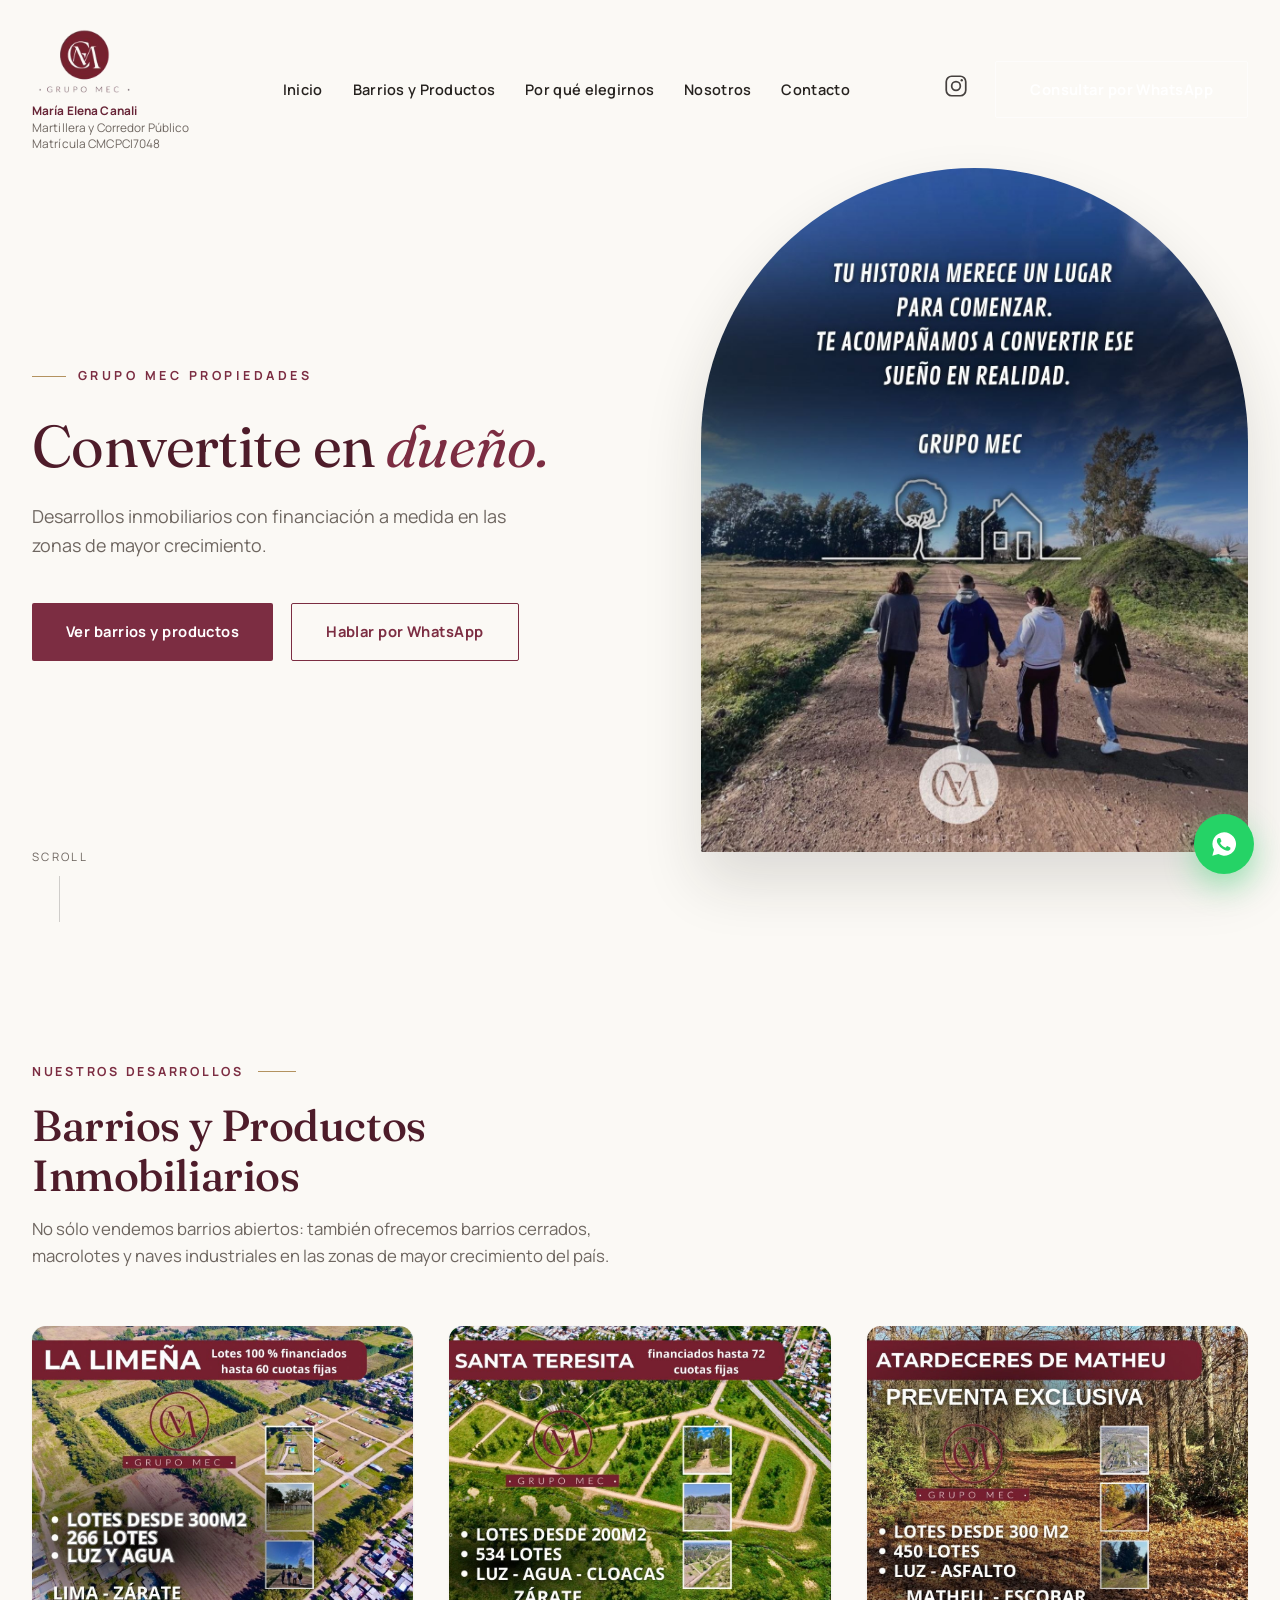
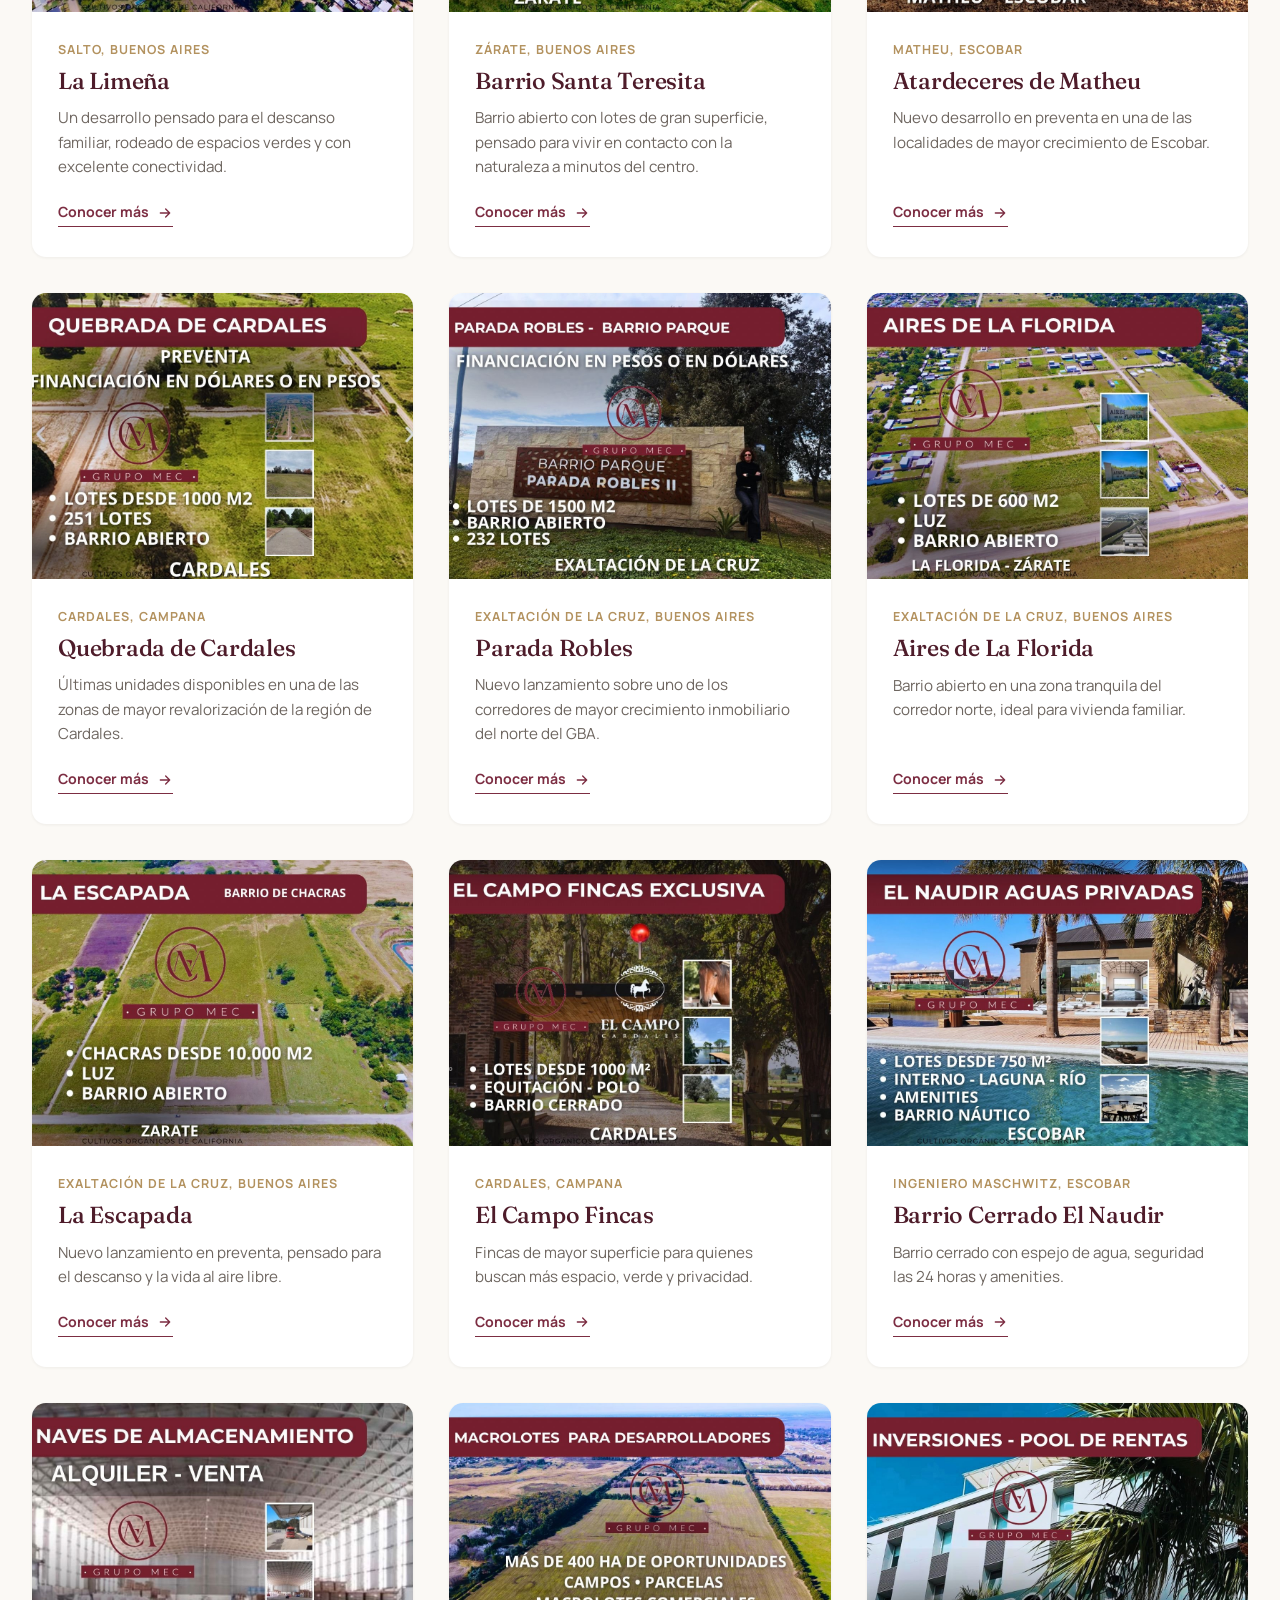
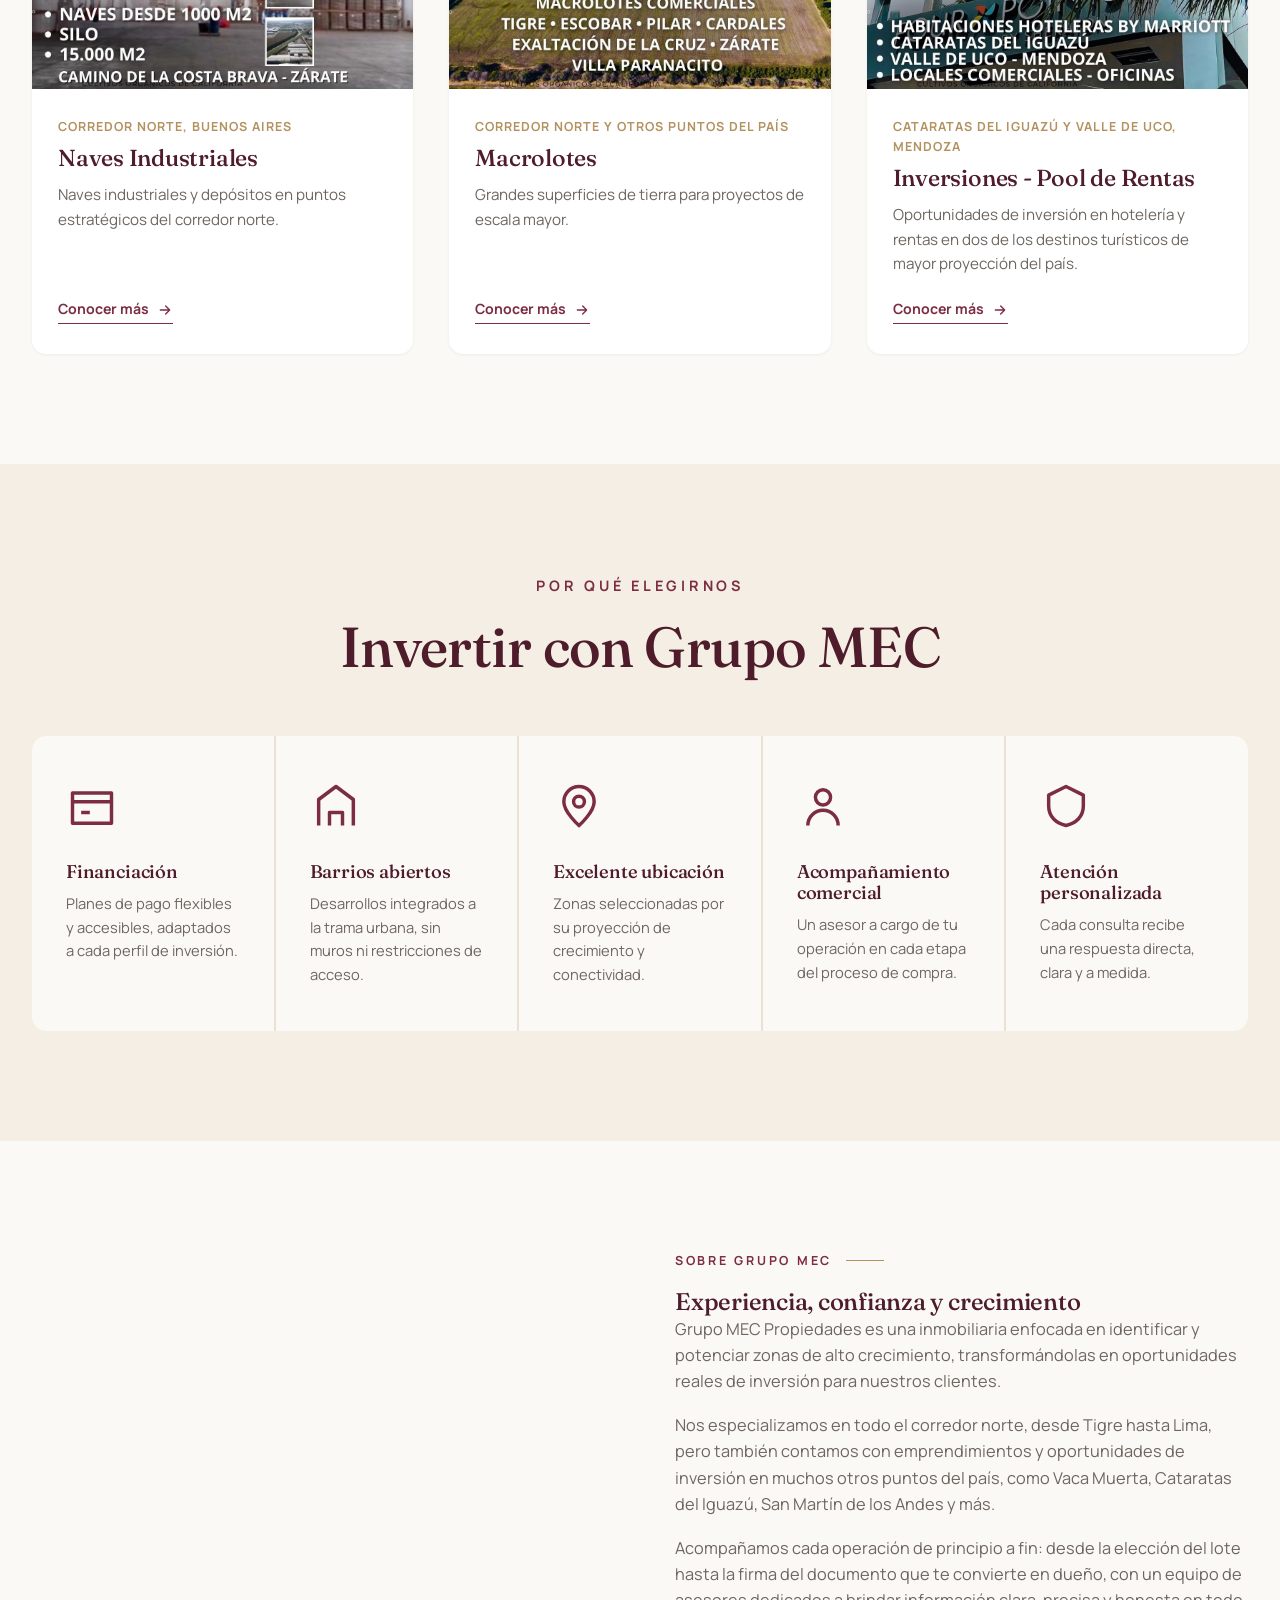
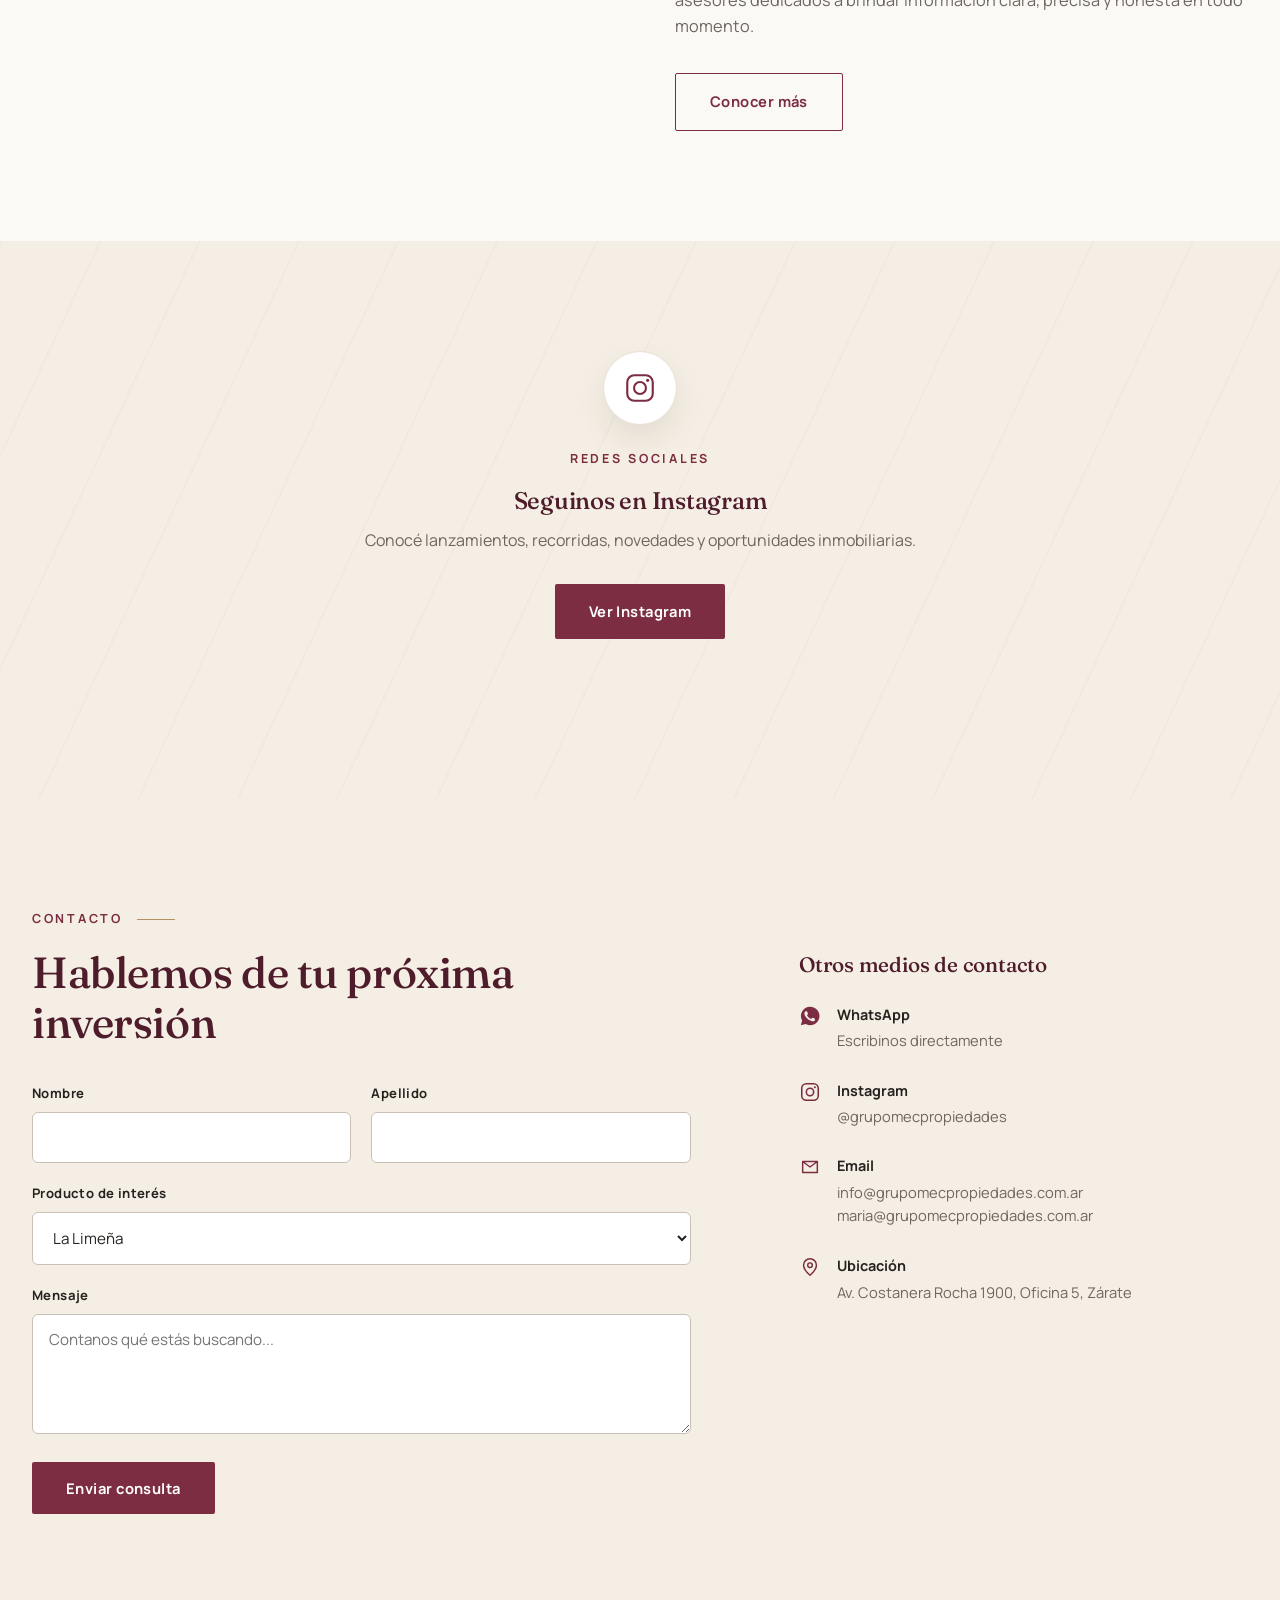
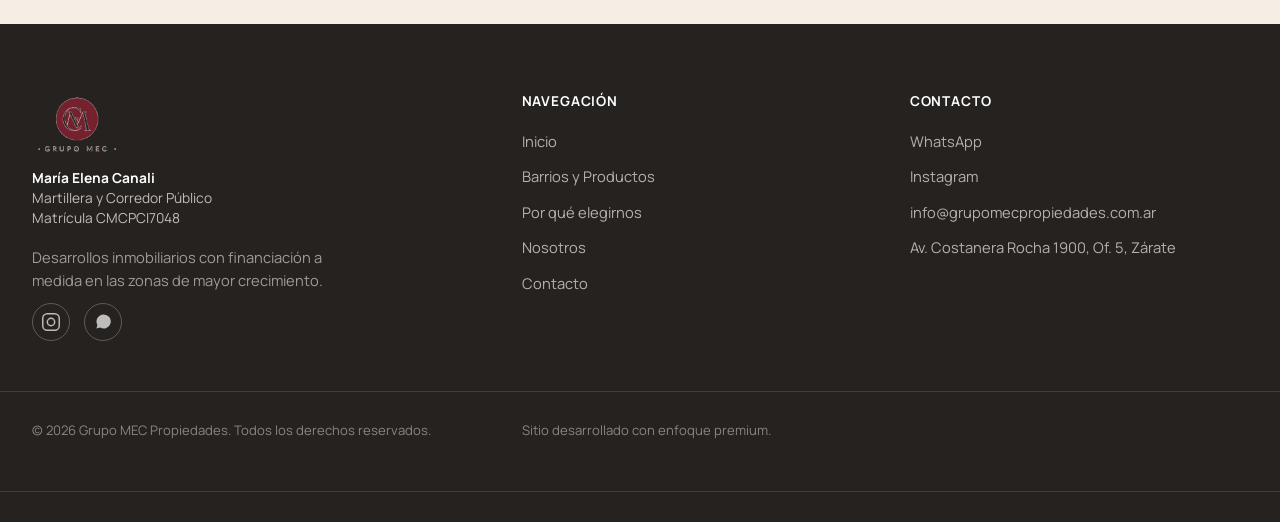
==== commit 373e8317: "Add files via upload" ====
--- a/index.html
+++ b/index.html
@@ -132,7 +132,7 @@
 <!-- ============ NOSOTROS ============ -->
 <section class="section" id="nosotros">
   <div class="container about">
-    <div class="about__media ph ph-2 reveal"></div>
+    <div class="about__media reveal" style="background-image:url('images/nosotros-grupo-mec.jpg');background-size:cover;background-position:center;" role="img" aria-label="Grupo MEC Propiedades — líder en proyectos de inversión en real estate"></div>
     <div class="about__text reveal">
       <div class="eyebrow">Sobre Grupo MEC</div>
       <h2>Experiencia, confianza y crecimiento</h2>
--- a/css/style.css
+++ b/css/style.css
@@ -411,7 +411,9 @@
 }
 .about__media{
   position:relative;
-  aspect-ratio:3/4;
+  aspect-ratio:853/1844;
+  max-width:340px;
+  margin:0 auto;
   border-radius:999px 999px var(--radius-sm) var(--radius-sm);
   overflow:hidden;
   box-shadow:0 30px 60px rgba(38,34,31,.12);
@@ -577,44 +579,38 @@
 /* ---------- 12. DETALLE DE EMPRENDIMIENTO ---------- */
 .dev-hero{
   position:relative;
-  height:40vh;min-height:340px;max-height:420px;
-  display:flex;align-items:flex-end;
-  color:#fff;
-  overflow:hidden;
-}
-.dev-hero__bg{position:absolute;inset:0;z-index:0;}
-.dev-hero__bg::after{
-  content:"";position:absolute;inset:0;
-  background:linear-gradient(180deg, rgba(38,25,20,.15) 0%, rgba(30,17,13,.82) 100%);
-}
-.dev-hero__content{position:relative;z-index:1;padding-bottom:40px;}
+  padding:150px 0 44px;
+  background:var(--beige-100);
+  border-bottom:1px solid var(--beige-200);
+}
+.dev-hero__content{position:relative;z-index:1;}
 .breadcrumb{
   display:flex;align-items:center;gap:8px;flex-wrap:wrap;
-  font-size:.82rem;color:rgba(255,255,255,.7);margin-bottom:22px;
-}
-.breadcrumb a{color:rgba(255,255,255,.85);transition:color .3s;}
-.breadcrumb a:hover{color:var(--gold-500);}
-.breadcrumb span[aria-current]{color:#fff;font-weight:600;}
+  font-size:.82rem;color:var(--gray-600);margin-bottom:22px;
+}
+.breadcrumb a{color:var(--bordo-700);transition:color .3s;}
+.breadcrumb a:hover{color:var(--bordo-900);}
+.breadcrumb span[aria-current]{color:var(--gray-900);font-weight:600;}
 .back-link{
   display:inline-flex;align-items:center;gap:7px;
   font-size:.82rem;font-weight:600;
-  color:rgba(255,255,255,.72);
+  color:var(--gray-600);
   margin-bottom:20px;
   transition:color .3s;
 }
-.back-link:hover{color:#fff;}
+.back-link:hover{color:var(--bordo-700);}
 .back-link svg{width:14px;height:14px;}
 .dev-hero__status{
   display:inline-block;background:var(--gold-500);color:var(--bordo-900);
   font-size:.72rem;font-weight:700;letter-spacing:.06em;text-transform:uppercase;
   padding:7px 16px;border-radius:2px;margin-bottom:18px;
 }
-.dev-hero h1{color:#fff;font-size:clamp(1.9rem,3.6vw,2.8rem);margin-bottom:8px;}
+.dev-hero h1{color:var(--bordo-900);font-size:clamp(1.9rem,3.6vw,2.8rem);margin-bottom:8px;}
 .dev-hero__loc{
   display:flex;align-items:center;gap:8px;
-  color:rgba(255,255,255,.85);font-size:1rem;
-}
-.dev-hero__loc svg{width:18px;height:18px;}
+  color:var(--gray-600);font-size:1rem;
+}
+.dev-hero__loc svg{width:18px;height:18px;color:var(--bordo-700);}
 
 .quickfacts{
   background:var(--white);
@@ -653,7 +649,7 @@
 
 .gallery{display:grid;grid-template-columns:repeat(3,1fr);gap:14px;}
 .gallery > div{aspect-ratio:1/1;border-radius:var(--radius-sm);}
-.gallery > div:first-child{grid-column:span 2;grid-row:span 2;aspect-ratio:auto;}
+.gallery > div:first-child{grid-column:span 2;aspect-ratio:16/9;}
 
 .masterplan-box{
   background:var(--beige-100);
@@ -759,7 +755,7 @@
   .menu-toggle{display:flex;}
   .section{padding:80px 0;}
   .gallery{grid-template-columns:repeat(2,1fr);}
-  .gallery > div:first-child{grid-column:span 2;}
+  .gallery > div:first-child{grid-column:span 2;aspect-ratio:16/10;}
   .form-row{grid-template-columns:1fr;}
   .footer .container{grid-template-columns:1fr;}
 
@@ -769,14 +765,17 @@
     background:var(--beige-050);
     z-index:1050;
     flex-direction:column;
-    align-items:center;justify-content:center;
-    gap:34px;
+    align-items:center;justify-content:flex-start;
+    gap:22px;
+    padding:110px 24px 40px;
+    overflow-y:auto;
+    -webkit-overflow-scrolling:touch;
     transform:translateY(-100%);
     transition:transform .5s var(--ease);
   }
   .nav-mobile.is-open{transform:translateY(0);}
-  .nav-mobile a{font-family:var(--font-display);font-size:1.8rem;color:var(--bordo-900);}
-  .nav-mobile .btn{margin-top:10px;}
+  .nav-mobile a{font-family:var(--font-display);font-size:1.5rem;color:var(--bordo-900);}
+  .nav-mobile .btn{margin-top:6px;font-family:var(--font-body);font-size:.92rem;}
   .nav-mobile__license{
     display:flex;
     flex-direction:column;
@@ -792,5 +791,5 @@
 @media (max-width:600px){
   .container{padding:0 20px;}
   .benefits{grid-template-columns:1fr 1fr;}
-  .dev-hero{align-items:flex-end;height:auto;min-height:320px;}
-}
+  .dev-hero{padding:130px 0 32px;}
+}
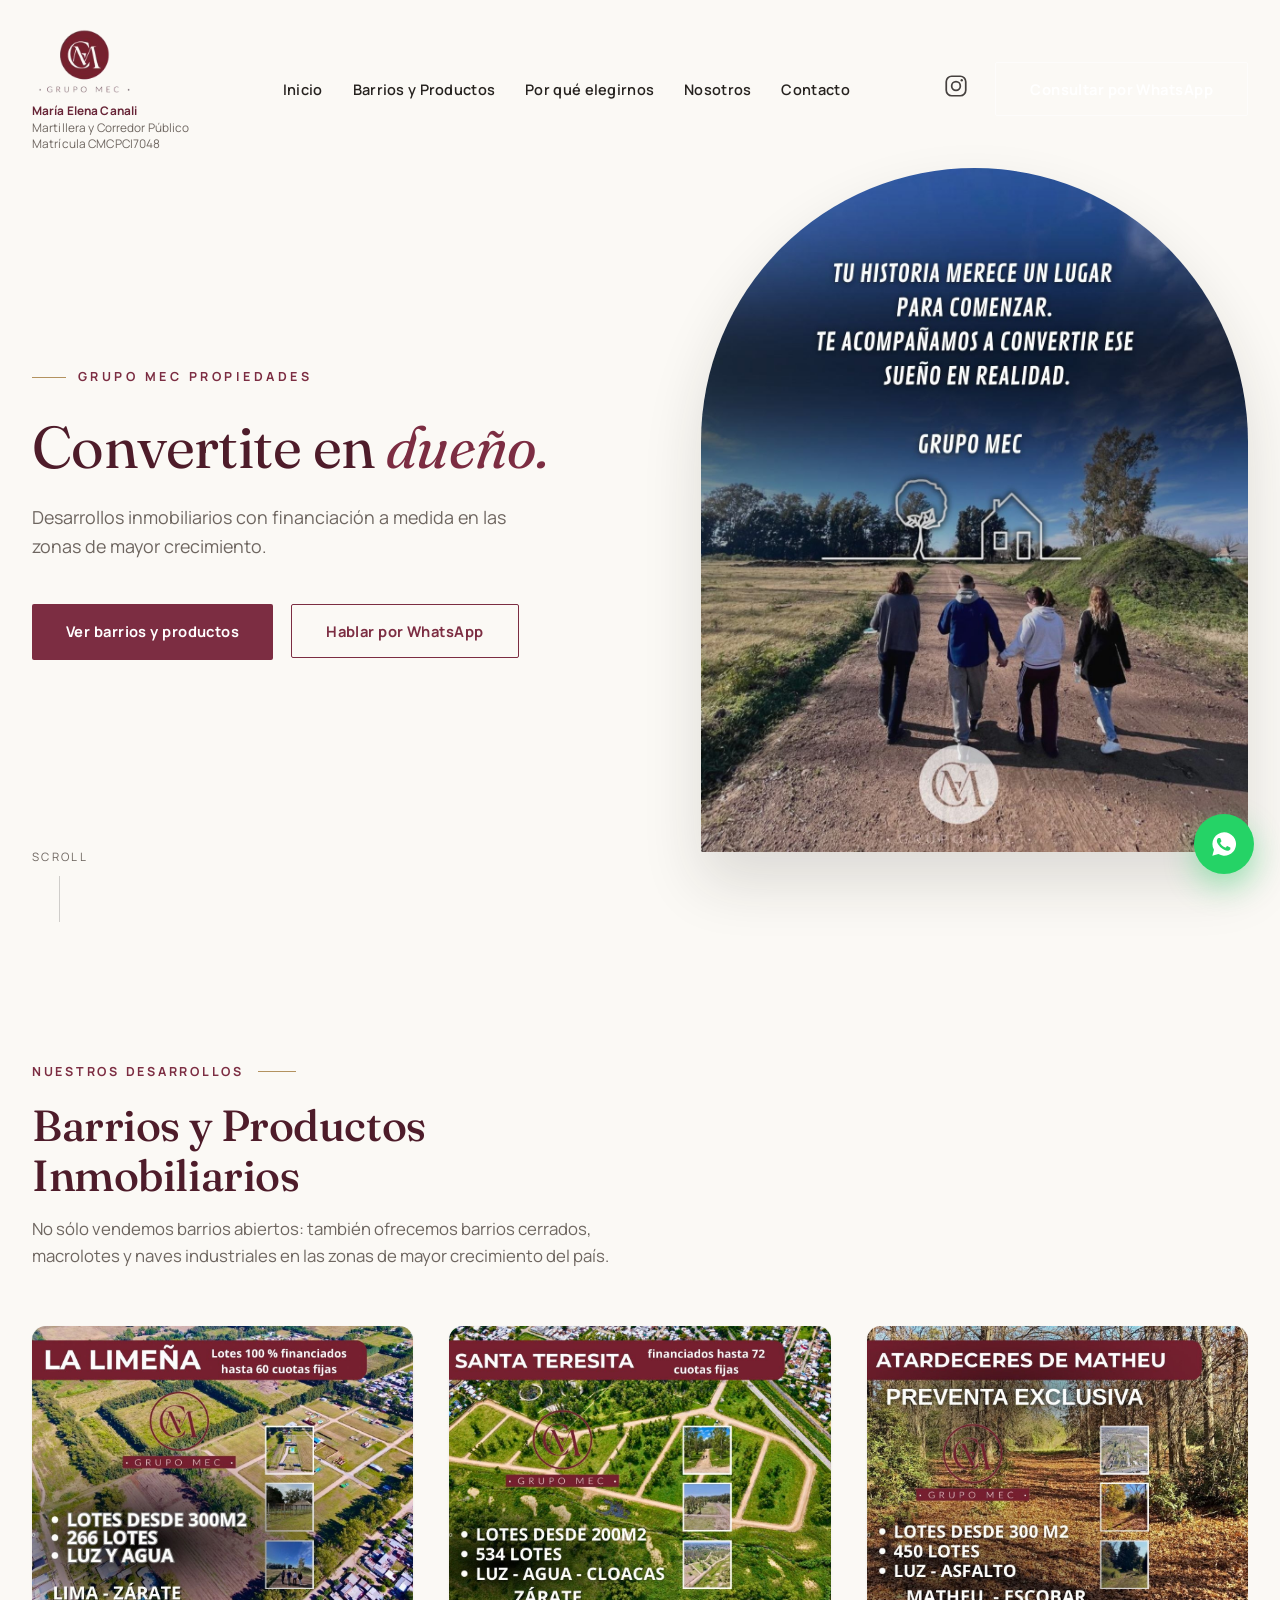
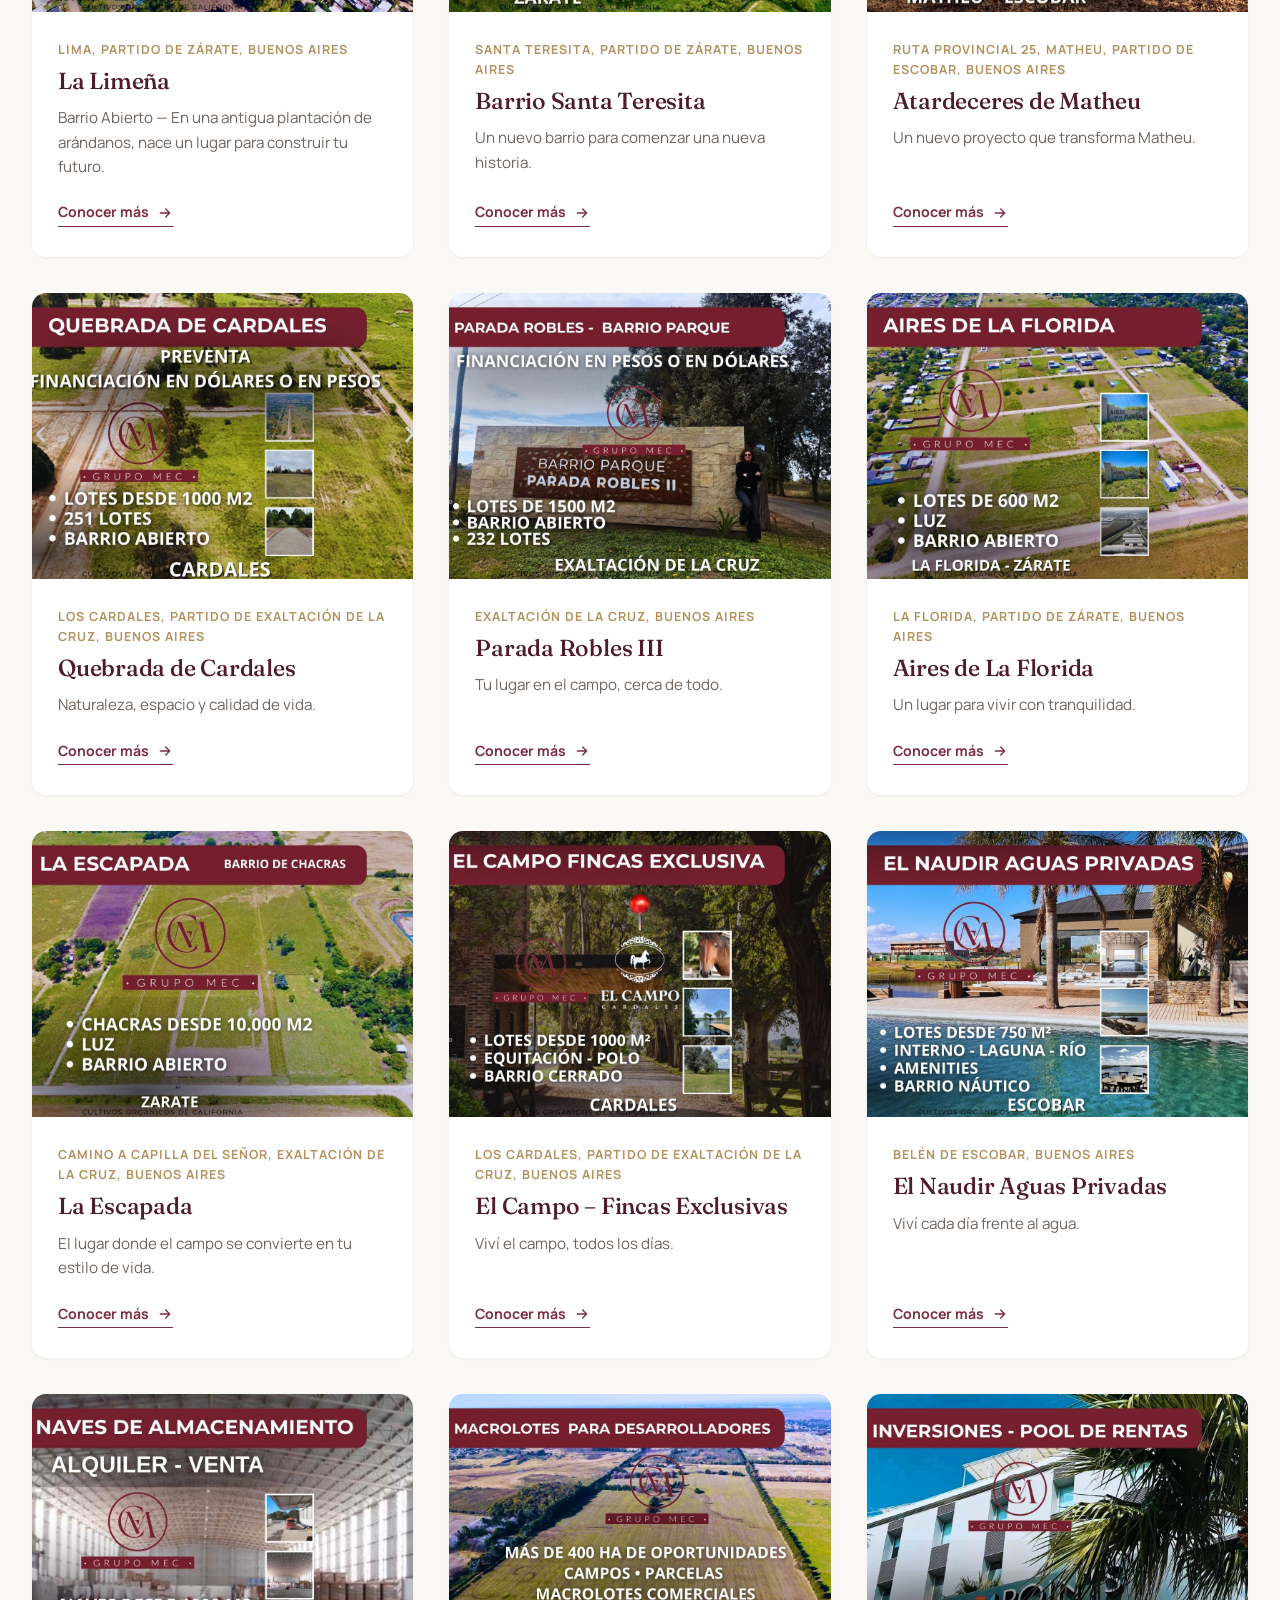
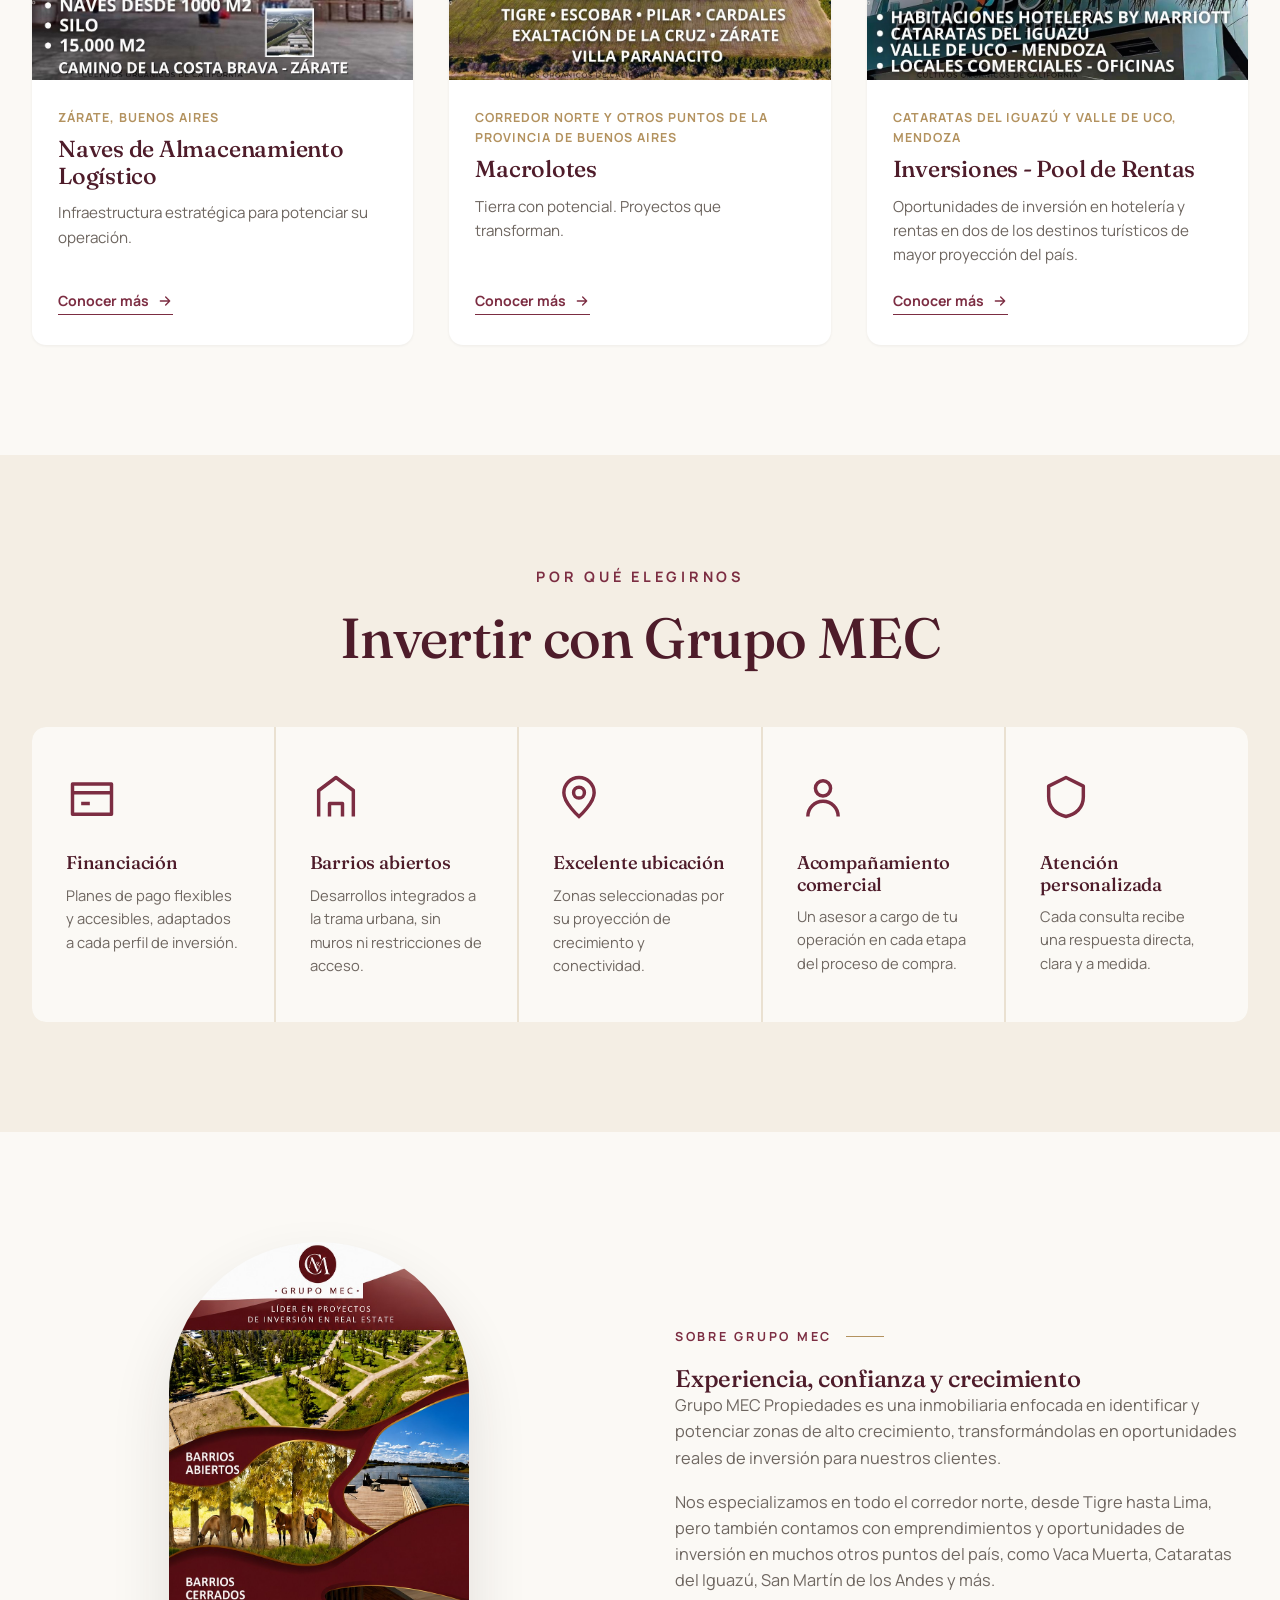
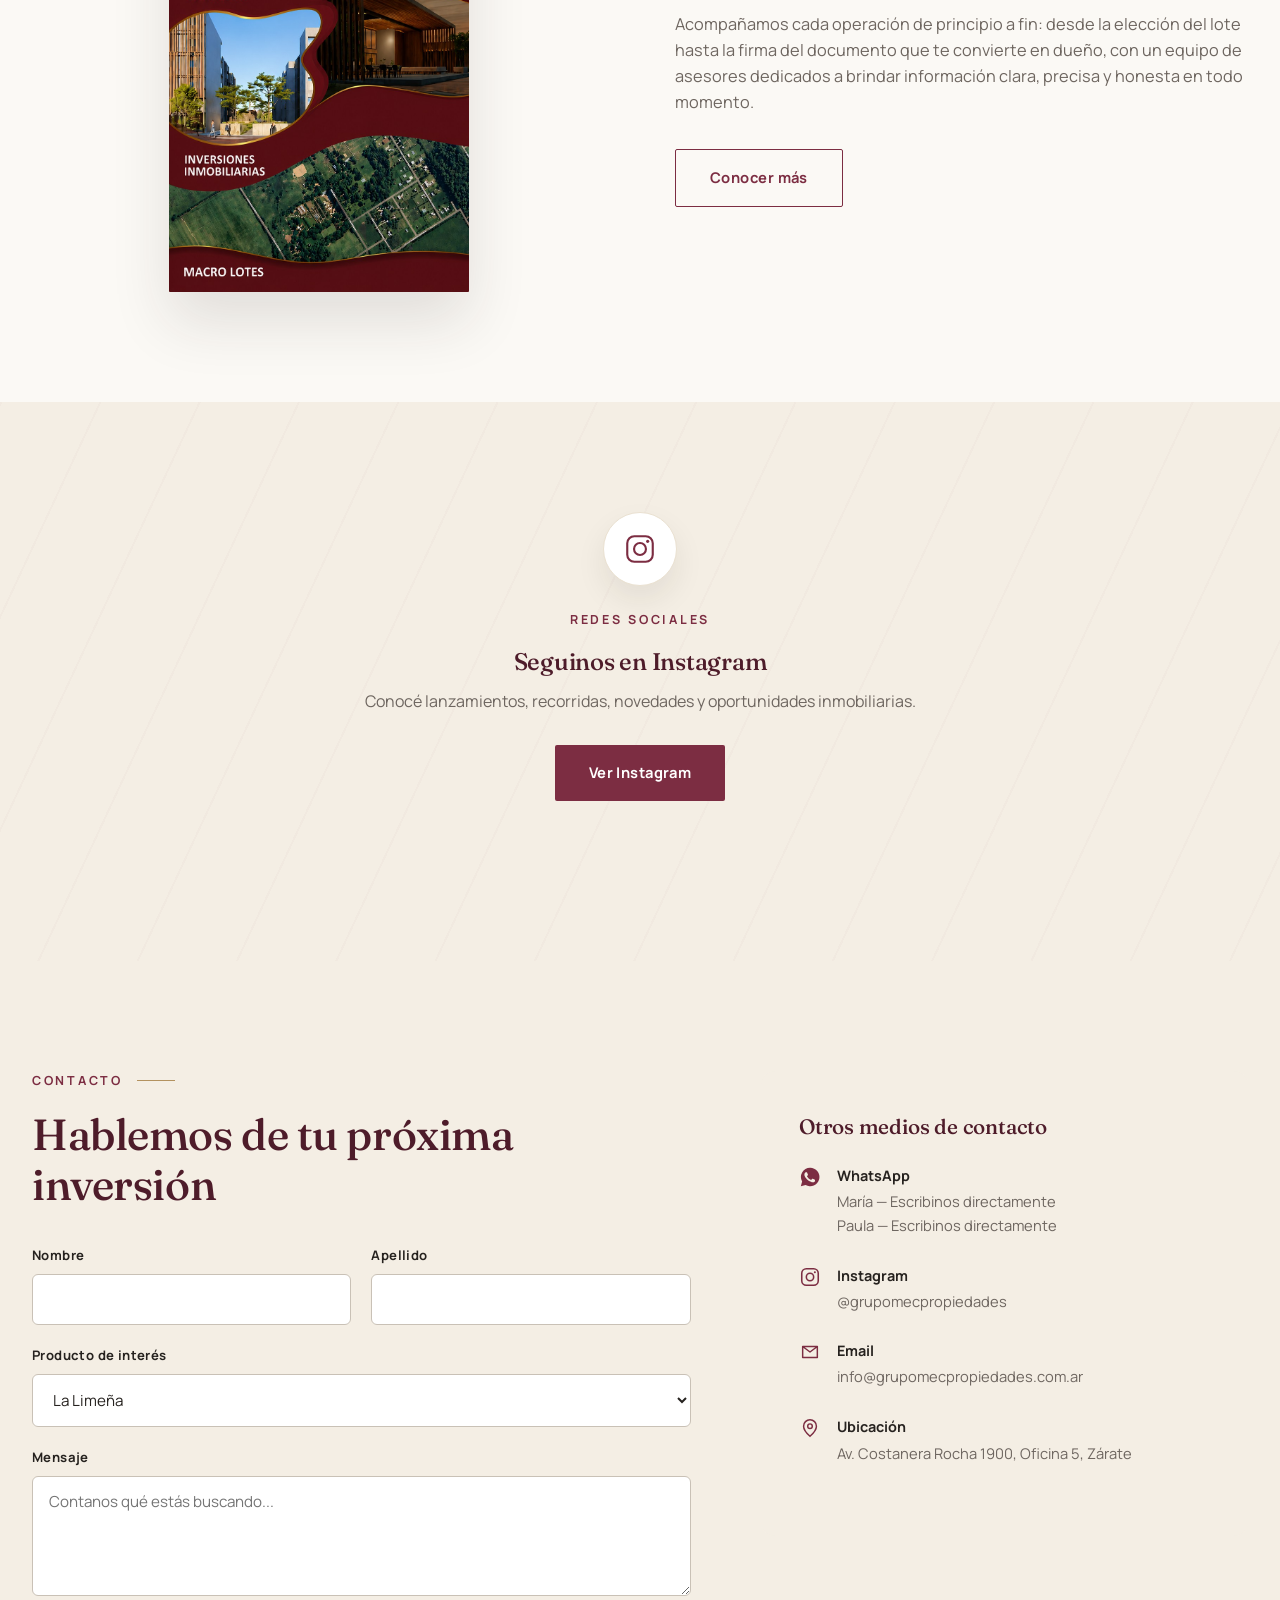
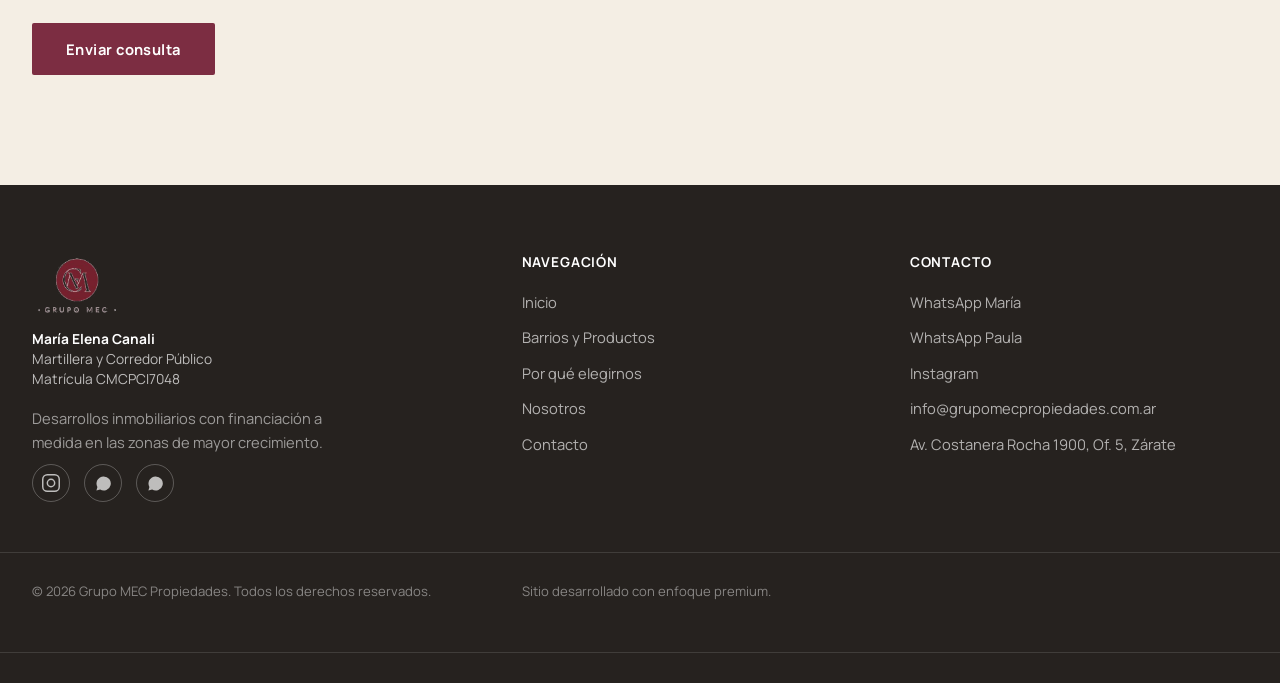
==== commit ec70205a: "Add files via upload" ====
--- a/index.html
+++ b/index.html
@@ -39,7 +39,19 @@
       <a class="header__social" href="#" data-instagram aria-label="Instagram de Grupo MEC">
         <svg width="26" height="26" viewBox="0 0 24 24" fill="none"><rect x="3" y="3" width="18" height="18" rx="5" stroke="currentColor" stroke-width="1.6"/><circle cx="12" cy="12" r="4" stroke="currentColor" stroke-width="1.6"/><circle cx="17.3" cy="6.7" r="1.1" fill="currentColor"/></svg>
       </a>
-      <a class="btn btn--ghost" href="#" data-wsp>Consultar por WhatsApp</a>
+      <div class="wsp-picker-wrap">
+        <button class="btn btn--ghost" type="button" data-wsp-toggle>Consultar por WhatsApp</button>
+        <div class="wsp-picker">
+          <a href="#" data-wsp data-wsp-agent="maria">
+            <svg viewBox="0 0 24 24" fill="currentColor"><path d="M12 2a10 10 0 00-8.6 15L2 22l5.2-1.4A10 10 0 1012 2zm5.7 14.3c-.2.7-1.4 1.3-2 1.4-.5.1-1.1.1-1.8-.1-.4-.1-1-.3-1.7-.6-3-1.3-4.9-4.3-5.1-4.5-.1-.2-1.2-1.6-1.2-3 0-1.4.7-2.1 1-2.4.3-.3.6-.3.8-.3h.6c.2 0 .4 0 .6.5.2.5.8 1.9.8 2 .1.2.1.3 0 .5-.1.2-.2.3-.3.5l-.5.5c-.2.2-.3.3-.1.6.2.3.8 1.3 1.7 2.1 1.2 1 2.2 1.4 2.5 1.5.3.1.4.1.6-.1l.8-.9c.2-.3.4-.2.7-.1l1.8.9c.2.1.4.2.5.3.1.2.1.9-.1 1.6z"/></svg>
+            María Elena Canali
+          </a>
+          <a href="#" data-wsp data-wsp-agent="paula">
+            <svg viewBox="0 0 24 24" fill="currentColor"><path d="M12 2a10 10 0 00-8.6 15L2 22l5.2-1.4A10 10 0 1012 2zm5.7 14.3c-.2.7-1.4 1.3-2 1.4-.5.1-1.1.1-1.8-.1-.4-.1-1-.3-1.7-.6-3-1.3-4.9-4.3-5.1-4.5-.1-.2-1.2-1.6-1.2-3 0-1.4.7-2.1 1-2.4.3-.3.6-.3.8-.3h.6c.2 0 .4 0 .6.5.2.5.8 1.9.8 2 .1.2.1.3 0 .5-.1.2-.2.3-.3.5l-.5.5c-.2.2-.3.3-.1.6.2.3.8 1.3 1.7 2.1 1.2 1 2.2 1.4 2.5 1.5.3.1.4.1.6-.1l.8-.9c.2-.3.4-.2.7-.1l1.8.9c.2.1.4.2.5.3.1.2.1.9-.1 1.6z"/></svg>
+            Paula
+          </a>
+        </div>
+      </div>
     </div>
 
     <button class="menu-toggle" aria-label="Abrir menú">
@@ -53,7 +65,8 @@
     <a href="#beneficios">Por qué elegirnos</a>
     <a href="#nosotros">Nosotros</a>
     <a href="#contacto">Contacto</a>
-    <a class="btn btn--primary" href="#" data-wsp>Consultar por WhatsApp</a>
+    <a class="btn btn--primary" href="#" data-wsp data-wsp-agent="maria">Hablar con María</a>
+    <a class="btn btn--primary" href="#" data-wsp data-wsp-agent="paula">Hablar con Paula</a>
     <a href="#" data-instagram aria-label="Instagram de Grupo MEC" style="font-size:1rem;">Seguinos en Instagram</a>
     <span class="nav-mobile__license"><span>María Elena Canali</span><span>Martillera y Corredor Público</span><span>Matrícula CMCPCI7048</span></span>
   </nav>
@@ -68,7 +81,19 @@
       <p>Desarrollos inmobiliarios con financiación a medida en las zonas de mayor crecimiento.</p>
       <div class="hero__actions">
         <a class="btn btn--primary" href="#barrios">Ver barrios y productos</a>
-        <a class="btn btn--outline" href="#" data-wsp>Hablar por WhatsApp</a>
+        <div class="wsp-picker-wrap">
+          <button class="btn btn--outline" type="button" data-wsp-toggle>Hablar por WhatsApp</button>
+          <div class="wsp-picker">
+            <a href="#" data-wsp data-wsp-agent="maria">
+              <svg viewBox="0 0 24 24" fill="currentColor"><path d="M12 2a10 10 0 00-8.6 15L2 22l5.2-1.4A10 10 0 1012 2zm5.7 14.3c-.2.7-1.4 1.3-2 1.4-.5.1-1.1.1-1.8-.1-.4-.1-1-.3-1.7-.6-3-1.3-4.9-4.3-5.1-4.5-.1-.2-1.2-1.6-1.2-3 0-1.4.7-2.1 1-2.4.3-.3.6-.3.8-.3h.6c.2 0 .4 0 .6.5.2.5.8 1.9.8 2 .1.2.1.3 0 .5-.1.2-.2.3-.3.5l-.5.5c-.2.2-.3.3-.1.6.2.3.8 1.3 1.7 2.1 1.2 1 2.2 1.4 2.5 1.5.3.1.4.1.6-.1l.8-.9c.2-.3.4-.2.7-.1l1.8.9c.2.1.4.2.5.3.1.2.1.9-.1 1.6z"/></svg>
+              María Elena Canali
+            </a>
+            <a href="#" data-wsp data-wsp-agent="paula">
+              <svg viewBox="0 0 24 24" fill="currentColor"><path d="M12 2a10 10 0 00-8.6 15L2 22l5.2-1.4A10 10 0 1012 2zm5.7 14.3c-.2.7-1.4 1.3-2 1.4-.5.1-1.1.1-1.8-.1-.4-.1-1-.3-1.7-.6-3-1.3-4.9-4.3-5.1-4.5-.1-.2-1.2-1.6-1.2-3 0-1.4.7-2.1 1-2.4.3-.3.6-.3.8-.3h.6c.2 0 .4 0 .6.5.2.5.8 1.9.8 2 .1.2.1.3 0 .5-.1.2-.2.3-.3.5l-.5.5c-.2.2-.3.3-.1.6.2.3.8 1.3 1.7 2.1 1.2 1 2.2 1.4 2.5 1.5.3.1.4.1.6-.1l.8-.9c.2-.3.4-.2.7-.1l1.8.9c.2.1.4.2.5.3.1.2.1.9-.1 1.6z"/></svg>
+              Paula
+            </a>
+          </div>
+        </div>
       </div>
     </div>
     <div class="hero__media" role="img" aria-label="Familia caminando hacia su futuro terreno con Grupo MEC Propiedades" style="background-image:url('images/hero-portada.jpg');background-size:cover;background-position:center;"></div>
@@ -201,7 +226,8 @@
           <svg viewBox="0 0 24 24" fill="currentColor"><path d="M12 2a10 10 0 00-8.6 15L2 22l5.2-1.4A10 10 0 1012 2zm5.7 14.3c-.2.7-1.4 1.3-2 1.4-.5.1-1.1.1-1.8-.1-.4-.1-1-.3-1.7-.6-3-1.3-4.9-4.3-5.1-4.5-.1-.2-1.2-1.6-1.2-3 0-1.4.7-2.1 1-2.4.3-.3.6-.3.8-.3h.6c.2 0 .4 0 .6.5.2.5.8 1.9.8 2 .1.2.1.3 0 .5-.1.2-.2.3-.3.5l-.5.5c-.2.2-.3.3-.1.6.2.3.8 1.3 1.7 2.1 1.2 1 2.2 1.4 2.5 1.5.3.1.4.1.6-.1l.8-.9c.2-.3.4-.2.7-.1l1.8.9c.2.1.4.2.5.3.1.2.1.9-.1 1.6z"/></svg>
           <div>
             <strong>WhatsApp</strong>
-            <a href="#" data-wsp>Escribinos directamente</a>
+            <a href="#" data-wsp data-wsp-agent="maria">María — Escribinos directamente</a>
+            <a href="#" data-wsp data-wsp-agent="paula">Paula — Escribinos directamente</a>
           </div>
         </div>
         <div class="contact-item">
@@ -216,7 +242,6 @@
           <div>
             <strong>Email</strong>
             <a href="mailto:info@grupomecpropiedades.com.ar">info@grupomecpropiedades.com.ar</a>
-            <a href="mailto:maria@grupomecpropiedades.com.ar">maria@grupomecpropiedades.com.ar</a>
           </div>
         </div>
         <div class="contact-item">
@@ -242,7 +267,10 @@
         <a href="#" data-instagram aria-label="Instagram">
           <svg width="22" height="22" viewBox="0 0 24 24" fill="none"><rect x="3" y="3" width="18" height="18" rx="5" stroke="currentColor" stroke-width="1.6"/><circle cx="12" cy="12" r="4" stroke="currentColor" stroke-width="1.6"/></svg>
         </a>
-        <a href="#" data-wsp aria-label="WhatsApp">
+        <a href="#" data-wsp data-wsp-agent="maria" aria-label="WhatsApp de María">
+          <svg width="17" height="17" viewBox="0 0 24 24" fill="currentColor"><path d="M12 2a10 10 0 00-8.6 15L2 22l5.2-1.4A10 10 0 1012 2z"/></svg>
+        </a>
+        <a href="#" data-wsp data-wsp-agent="paula" aria-label="WhatsApp de Paula">
           <svg width="17" height="17" viewBox="0 0 24 24" fill="currentColor"><path d="M12 2a10 10 0 00-8.6 15L2 22l5.2-1.4A10 10 0 1012 2z"/></svg>
         </a>
       </div>
@@ -257,7 +285,8 @@
     </div>
     <div class="footer__col">
       <h4>Contacto</h4>
-      <a href="#" data-wsp>WhatsApp</a>
+      <a href="#" data-wsp data-wsp-agent="maria">WhatsApp María</a>
+      <a href="#" data-wsp data-wsp-agent="paula">WhatsApp Paula</a>
       <a href="#" data-instagram>Instagram</a>
       <a href="mailto:info@grupomecpropiedades.com.ar">info@grupomecpropiedades.com.ar</a>
       <span style="display:block;font-size:.92rem;color:rgba(255,255,255,.65)">Av. Costanera Rocha 1900, Of. 5, Zárate</span>
@@ -269,10 +298,20 @@
   </div>
 </footer>
 
-<div class="wsp-widget">
-  <a class="wsp-float" href="#" data-wsp aria-label="Hablar por WhatsApp">
+<div class="wsp-widget wsp-picker-wrap">
+  <div class="wsp-picker wsp-picker--float">
+    <a href="#" data-wsp data-wsp-agent="maria">
+      <svg viewBox="0 0 24 24" fill="currentColor"><path d="M12 2a10 10 0 00-8.6 15L2 22l5.2-1.4A10 10 0 1012 2zm5.7 14.3c-.2.7-1.4 1.3-2 1.4-.5.1-1.1.1-1.8-.1-.4-.1-1-.3-1.7-.6-3-1.3-4.9-4.3-5.1-4.5-.1-.2-1.2-1.6-1.2-3 0-1.4.7-2.1 1-2.4.3-.3.6-.3.8-.3h.6c.2 0 .4 0 .6.5.2.5.8 1.9.8 2 .1.2.1.3 0 .5-.1.2-.2.3-.3.5l-.5.5c-.2.2-.3.3-.1.6.2.3.8 1.3 1.7 2.1 1.2 1 2.2 1.4 2.5 1.5.3.1.4.1.6-.1l.8-.9c.2-.3.4-.2.7-.1l1.8.9c.2.1.4.2.5.3.1.2.1.9-.1 1.6z"/></svg>
+      María Elena Canali
+    </a>
+    <a href="#" data-wsp data-wsp-agent="paula">
+      <svg viewBox="0 0 24 24" fill="currentColor"><path d="M12 2a10 10 0 00-8.6 15L2 22l5.2-1.4A10 10 0 1012 2zm5.7 14.3c-.2.7-1.4 1.3-2 1.4-.5.1-1.1.1-1.8-.1-.4-.1-1-.3-1.7-.6-3-1.3-4.9-4.3-5.1-4.5-.1-.2-1.2-1.6-1.2-3 0-1.4.7-2.1 1-2.4.3-.3.6-.3.8-.3h.6c.2 0 .4 0 .6.5.2.5.8 1.9.8 2 .1.2.1.3 0 .5-.1.2-.2.3-.3.5l-.5.5c-.2.2-.3.3-.1.6.2.3.8 1.3 1.7 2.1 1.2 1 2.2 1.4 2.5 1.5.3.1.4.1.6-.1l.8-.9c.2-.3.4-.2.7-.1l1.8.9c.2.1.4.2.5.3.1.2.1.9-.1 1.6z"/></svg>
+      Paula
+    </a>
+  </div>
+  <button class="wsp-float" type="button" data-wsp-toggle aria-label="Hablar por WhatsApp">
     <svg viewBox="0 0 24 24" fill="currentColor"><path d="M12 2a10 10 0 00-8.6 15L2 22l5.2-1.4A10 10 0 1012 2zm5.7 14.3c-.2.7-1.4 1.3-2 1.4-.5.1-1.1.1-1.8-.1-.4-.1-1-.3-1.7-.6-3-1.3-4.9-4.3-5.1-4.5-.1-.2-1.2-1.6-1.2-3 0-1.4.7-2.1 1-2.4.3-.3.6-.3.8-.3h.6c.2 0 .4 0 .6.5.2.5.8 1.9.8 2 .1.2.1.3 0 .5-.1.2-.2.3-.3.5l-.5.5c-.2.2-.3.3-.1.6.2.3.8 1.3 1.7 2.1 1.2 1 2.2 1.4 2.5 1.5.3.1.4.1.6-.1l.8-.9c.2-.3.4-.2.7-.1l1.8.9c.2.1.4.2.5.3.1.2.1.9-.1 1.6z"/></svg>
-  </a>
+  </button>
 </div>
 
 <script src="js/data.js"></script>
--- a/css/style.css
+++ b/css/style.css
@@ -411,11 +411,13 @@
 }
 .about__media{
   position:relative;
-  aspect-ratio:853/1844;
-  max-width:340px;
+  width:100%;
+  max-width:300px;
+  height:650px;
   margin:0 auto;
   border-radius:999px 999px var(--radius-sm) var(--radius-sm);
   overflow:hidden;
+  background-color:var(--beige-100);
   box-shadow:0 30px 60px rgba(38,34,31,.12);
 }
 .about__text p{color:var(--gray-600);margin-bottom:18px;font-size:1.02rem;}
@@ -548,9 +550,48 @@
   box-shadow:0 12px 30px rgba(37,211,102,.4);
   transition:transform .35s var(--ease);
   flex:none;
+  border:none;cursor:pointer;font:inherit;
 }
 .wsp-float:hover{transform:scale(1.08);}
 .wsp-float svg{width:28px;height:28px;}
+
+/* Selector de agente (María / Paula) */
+.wsp-picker-wrap{display:inline-block;}
+.header__actions .wsp-picker-wrap,
+.hero__actions .wsp-picker-wrap,
+.dev-sidebar .wsp-picker-wrap{position:relative;}
+.wsp-picker-wrap--sidebar{width:100%;}
+.wsp-picker-wrap--sidebar .btn--wsp{width:100%;}
+.wsp-picker{
+  position:absolute;
+  top:calc(100% + 10px);
+  right:0;
+  max-width:calc(100vw - 40px);
+  background:#fff;
+  border-radius:var(--radius-sm);
+  box-shadow:0 20px 45px rgba(38,34,31,.18);
+  padding:8px;
+  min-width:220px;
+  display:flex;flex-direction:column;gap:2px;
+  opacity:0;visibility:hidden;
+  transform:translateY(-8px);
+  transition:opacity .25s var(--ease), transform .25s var(--ease), visibility .25s;
+  z-index:500;
+}
+.wsp-picker--float{top:auto;bottom:calc(100% + 12px);}
+.wsp-picker-wrap.is-open .wsp-picker{opacity:1;visibility:visible;transform:translateY(0);}
+.wsp-picker a{
+  display:flex;align-items:center;gap:10px;
+  padding:11px 12px;border-radius:6px;
+  font-size:.88rem;font-weight:500;
+  color:var(--gray-900);
+  transition:background .2s;
+  white-space:nowrap;
+}
+.wsp-picker a:hover{background:var(--beige-100);}
+.wsp-picker a svg{width:17px;height:17px;color:#25D366;flex:none;}
+
+button.btn--wsp,button.btn--ghost,button.btn--outline{cursor:pointer;font-family:inherit;}
 
 .wsp-tooltip{
   position:relative;
@@ -591,15 +632,6 @@
 .breadcrumb a{color:var(--bordo-700);transition:color .3s;}
 .breadcrumb a:hover{color:var(--bordo-900);}
 .breadcrumb span[aria-current]{color:var(--gray-900);font-weight:600;}
-.back-link{
-  display:inline-flex;align-items:center;gap:7px;
-  font-size:.82rem;font-weight:600;
-  color:var(--gray-600);
-  margin-bottom:20px;
-  transition:color .3s;
-}
-.back-link:hover{color:var(--bordo-700);}
-.back-link svg{width:14px;height:14px;}
 .dev-hero__status{
   display:inline-block;background:var(--gold-500);color:var(--bordo-900);
   font-size:.72rem;font-weight:700;letter-spacing:.06em;text-transform:uppercase;
@@ -652,15 +684,41 @@
 .gallery > div:first-child{grid-column:span 2;aspect-ratio:16/9;}
 
 .masterplan-box{
+  position:relative;
   background:var(--beige-100);
+  background-size:cover;
+  background-position:center;
   border-radius:var(--radius-md);
   aspect-ratio:16/10;
+  overflow:hidden;
+  width:100%;
+  border:none;
+  font-family:inherit;
+}
+.masterplan-box__overlay{
+  position:absolute;inset:0;
   display:flex;align-items:center;justify-content:center;
   flex-direction:column;gap:10px;
-  color:var(--gray-600);
+  background:linear-gradient(180deg, rgba(20,14,12,.15), rgba(20,14,12,.55));
+  color:#fff;
   text-align:center;padding:30px;
-}
-.masterplan-box svg{width:44px;height:44px;color:var(--bordo-700);}
+  transition:background .3s;
+}
+.masterplan-box svg{width:44px;height:44px;color:#fff;}
+.masterplan-box:hover .masterplan-box__overlay{background:linear-gradient(180deg, rgba(20,14,12,.25), rgba(20,14,12,.68));}
+
+.dev-extra-links{display:flex;flex-wrap:wrap;gap:14px;margin-top:16px;}
+.dev-extra-link{
+  display:inline-flex;align-items:center;gap:9px;
+  padding:12px 22px;
+  border:1.5px solid var(--bordo-700);
+  border-radius:999px;
+  color:var(--bordo-700);
+  font-size:.88rem;font-weight:600;
+  transition:background .3s, color .3s;
+}
+.dev-extra-link svg{width:18px;height:18px;flex:none;}
+.dev-extra-link:hover{background:var(--bordo-700);color:#fff;}
 
 .map-placeholder{
   background:var(--beige-100);
@@ -680,12 +738,47 @@
 }
 .map-embed iframe{width:100%;height:100%;border:0;filter:grayscale(.15) contrast(1.02);}
 
-.masterplan-box{
+.landbank{
+  display:grid;
+  grid-template-columns:1.6fr 1fr;
+  gap:24px;
+  align-items:start;
+}
+.landbank__map{
   width:100%;
-  border:none;
-  font-family:inherit;
-}
-.masterplan-box:hover{background:var(--white);box-shadow:0 10px 30px rgba(38,34,31,.08);}
+  aspect-ratio:4/3;
+  border-radius:var(--radius-md);
+  overflow:hidden;
+  border:1px solid var(--beige-200);
+  box-shadow:0 20px 50px rgba(38,34,31,.1);
+}
+.landbank__list{
+  display:flex;flex-direction:column;gap:10px;
+  max-height:520px;overflow-y:auto;
+  padding-right:4px;
+}
+.landbank__item{
+  display:flex;align-items:flex-start;gap:12px;
+  text-align:left;
+  padding:14px 16px;
+  background:var(--beige-050);
+  border:1.5px solid var(--beige-200);
+  border-radius:var(--radius-sm);
+  transition:border-color .3s, background .3s;
+}
+.landbank__item svg{width:20px;height:20px;flex:none;color:var(--bordo-700);margin-top:2px;}
+.landbank__item span{display:flex;flex-direction:column;gap:2px;}
+.landbank__item strong{font-size:.92rem;color:var(--gray-900);}
+.landbank__item small{font-size:.8rem;color:var(--gray-600);}
+.landbank__item:hover{border-color:var(--bordo-300,var(--bordo-700));background:var(--white);}
+.landbank__item.is-active{border-color:var(--bordo-700);background:var(--white);box-shadow:0 6px 18px rgba(124,45,66,.12);}
+.landbank-pin{background:none;border:none;}
+
+@media (max-width:800px){
+  .landbank{grid-template-columns:1fr;}
+  .landbank__map{aspect-ratio:4/3;}
+  .landbank__list{max-height:none;}
+}
 
 /* Lightbox del masterplan */
 .lightbox{
@@ -698,9 +791,12 @@
 }
 .lightbox.is-open{opacity:1;visibility:visible;}
 .lightbox__content{
-  width:min(1000px,100%);
-  aspect-ratio:16/10;
+  max-width:min(1100px,92vw);
+  max-height:88vh;
+  width:auto;height:auto;
+  object-fit:contain;
   border-radius:var(--radius-sm);
+  background:#fff;
   transform:scale(.94);
   transition:transform .4s var(--ease);
 }
